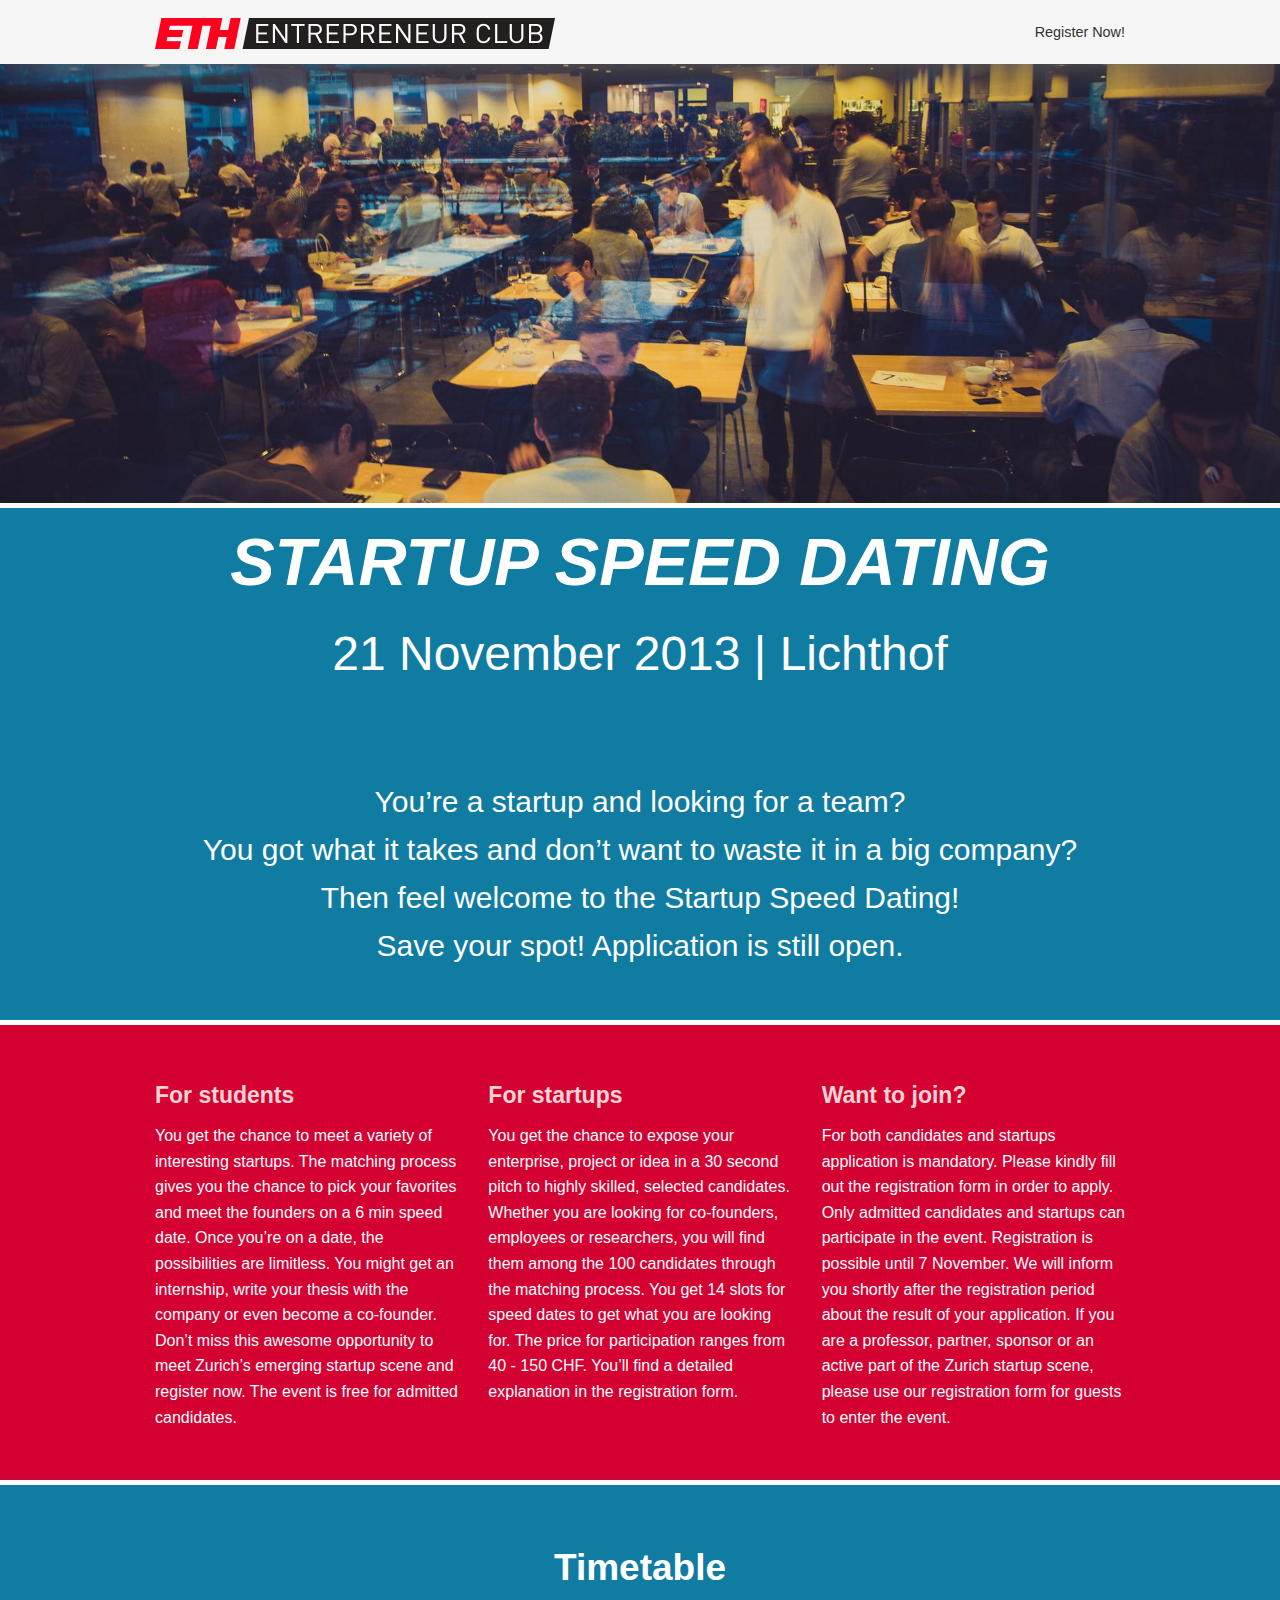
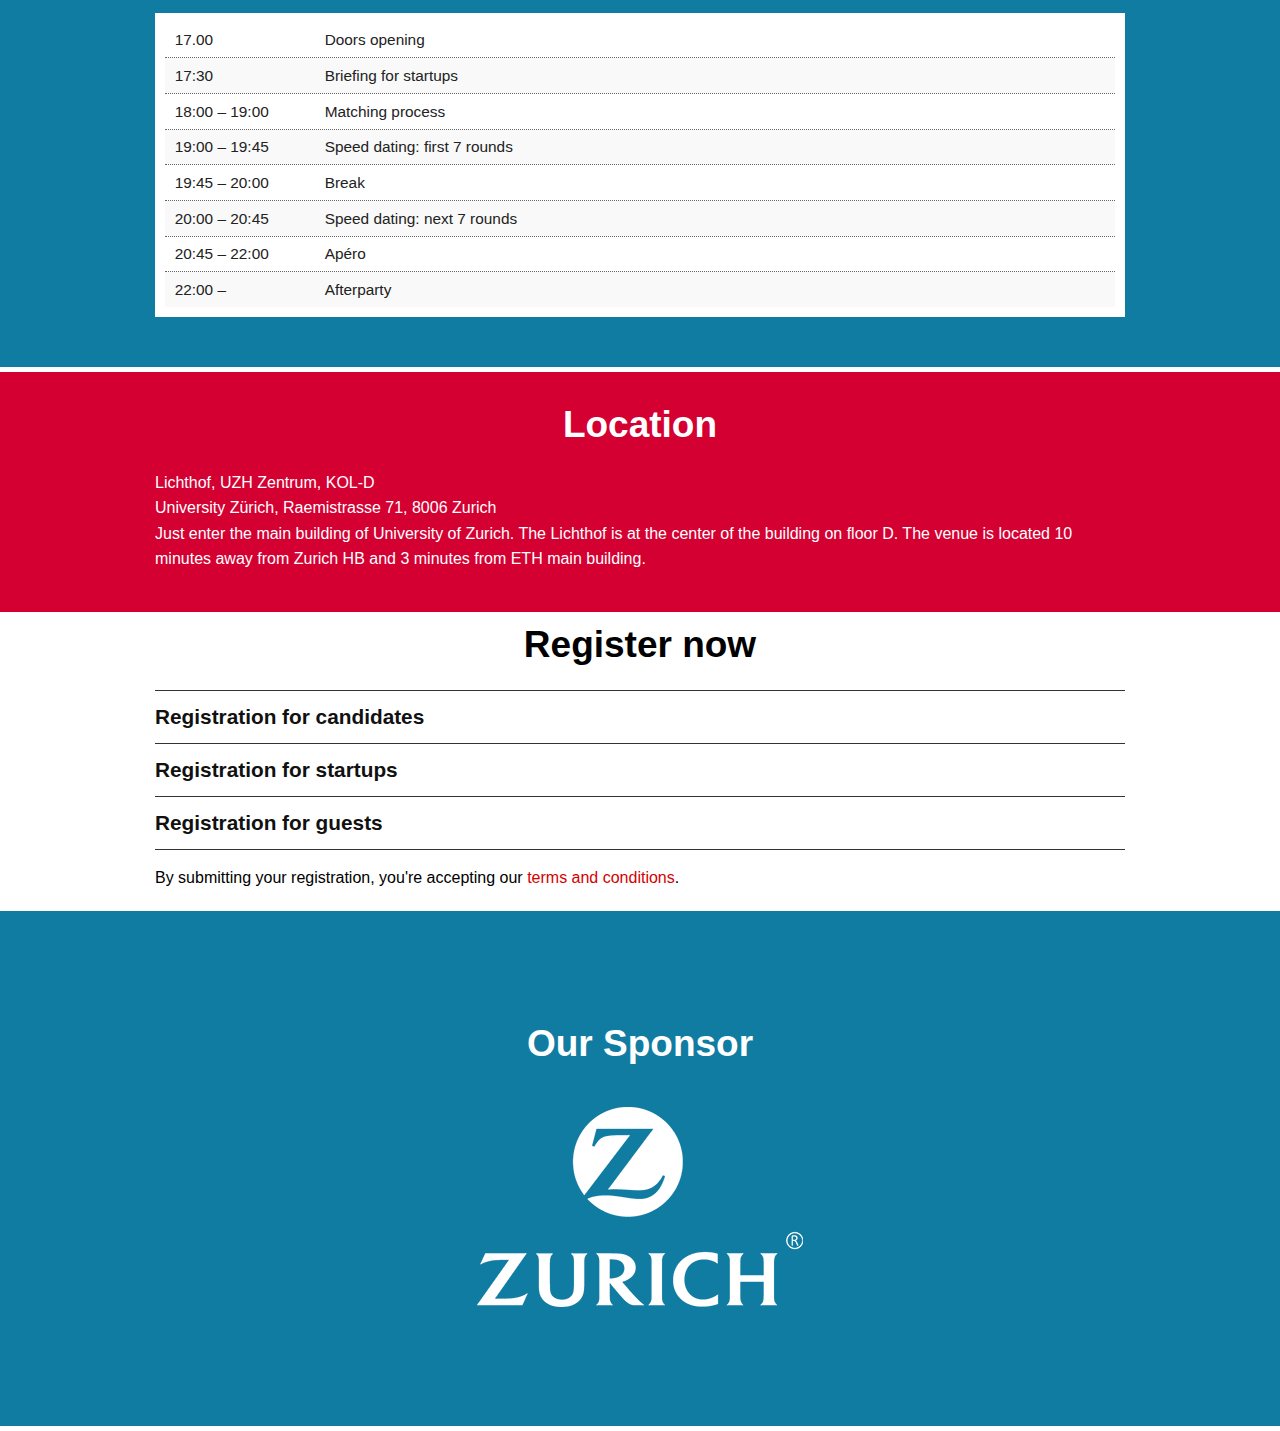
==== index.html @ 0499918e "renamed index file to index.html" ====
<!DOCTYPE html>
<!-- saved from url=(0117)file://localhost/Users/nkobyshev/Documents/Development/Startup%20Speed%20Dating/Website/Startup%20Speed%20Dating.html -->
<html lang="en" class="skrollr skrollr-desktop"><head><meta http-equiv="Content-Type" content="text/html; charset=UTF-8">
	<meta charset="UTF-8">
	<title>Startup Speed Dating</title>
    <meta name="viewport" content="width=device-width, initial-scale=1">
    <link href="./files/css" rel="stylesheet" type="text/css">

    <link href="./files/style.css" media="screen, projection" rel="stylesheet" type="text/css">
    <link href="./files/screen.css" media="screen, projection" rel="stylesheet" type="text/css">
    
  <link href="./files/print.css" media="print" rel="stylesheet" type="text/css">
  <!--[if IE]>
      <link href="/stylesheets/ie.css" media="screen, projection" rel="stylesheet" type="text/css" />
  <![endif]-->

</head>
<body class="red-background">
    <div class="fixed" id="mainmenu-row-gray">
        <div class="row">
            <div class="large-12 columns">
                <nav class="top-bar gray-background one-line-menu">
	                <!--ul class="top-menu-grid small-block-grid-2"-->
	                <div class="top-menu-grid">
		                <ul>
							<li><h1><a href="http://www.entrepreneur-club.org/"><img class="logo" src="./files/logos/ec-logo.png" alt=""></a></h1></li>
		                </ul>
	            	</div>
	            <!--section class="top-bar-section"-->
	                <ul class="right" id="scrolltomenu">
	                    <li>
	                    	<a href="#register">Register Now!</a>
	                    </li>
	                </ul>
	                <!--/section-->
            	</nav>
        	</div>
        </div>
    </div>
	<div class="teaser red-background">
	</div>


	<div class="superrow">
		<img src="files/ssd_cropped.jpg" width="100%" alt="SSD photo">
		<div class="large-12 columns">
			<div class="title">
				<h1 style="font-size:50pt"><i>Startup Speed Dating</i></h1>
			</div>
			<div class="date">
				21 November 2013 | Lichthof
			</div>
		</div>
	</div>
	<div class="superrow teasing-more-super">
		<div class="row teasing-more blue-background">
			<div class="large-12 columns">
				<p>
					You’re a startup and looking for a team?<br>
					You got what it takes and don’t want to waste it in a big company?<br>
					Then feel welcome to the Startup Speed Dating!<br>
					Save your spot! Application is still open.
				</p>
			</div>
		</div>
	</div>
	<div class="row explanation-row">
			<div class="large-4 columns">
				<h4>For students</h4>
				<p>You get the chance to meet a variety of interesting startups. The matching process gives you the chance to pick your favorites and meet the founders on a 6 min speed date. Once you’re on a date, the possibilities are limitless. You might get an internship, write your thesis with the company or even become a co-founder. Don’t miss this awesome opportunity to meet Zurich’s emerging startup scene and register now. The event is free for admitted candidates.
				</p>
			</div>
			<div class="large-4 columns">
				<h4>For startups</h4>
				<p>
					You get the chance to expose your enterprise, project or idea in a 30 second pitch to highly skilled, selected candidates. Whether you are looking for co-founders, employees or researchers, you will find them among the 100 candidates through the matching process. You get 14 slots for speed dates to get what you are looking for. The price for participation ranges from 40 - 150 CHF. You’ll find a detailed explanation in the registration form.
				</p>
			</div>
			<div class="large-4 columns"><h4>Want to join?</h4>
				<p>
					For both candidates and startups application is mandatory. Please kindly fill out the registration form in order to apply. Only admitted candidates and startups can participate in the event. Registration is possible until 7 November. We will inform you shortly after the registration period about the result of your application. If you are a professor, partner, sponsor or an active part of the Zurich startup scene, please use our registration form for guests to enter the event.
				</p>
			</div>
	</div>

	<div class="superrow row-blue timetable">
		<div class="row">
		<div class="large-12 columns"><h2>Timetable</h2></div>
			<div class="large-12 columns">
				<table class="timetable-table">
					<tbody>		
						<tr><td>17.00</td><td>Doors opening</td></tr>
						<tr><td>17:30</td><td>Briefing for startups</td></tr>
						<tr><td>18:00 &ndash; 19:00</td><td>Matching process</td></tr>
						<tr><td>19:00 &ndash; 19:45</td><td>Speed dating: first 7 rounds</td></tr>
						<tr><td>19:45 &ndash; 20:00</td><td>Break</td></tr>
						<tr><td>20:00 &ndash; 20:45</td><td>Speed dating: next 7 rounds</td></tr>
						<tr><td>20:45 &ndash; 22:00</td><td>Apéro</td></tr>
						<tr><td>22:00 &ndash;</td><td>Afterparty</td></tr>
					</tbody>
				</table>
			</div>
		</div>
	</div>
	<div class="row timetable-row">
		<div class="large-12 columns">
			<h2>
				Location
			</h2>
			<p>
				Lichthof, UZH Zentrum, KOL-D<br>
				University Zürich, Raemistrasse 71, 8006 Zurich<br>
				Just enter the main building of University of Zurich. The Lichthof is at the center of the building on floor D. The venue is located 10 minutes away from Zurich HB and 3 minutes from ETH main building.

			</p>
		</div>
	</div>

    <section class="events-section register-super" id="events">
        <div class="row" id="register">
            <div class="large-12 columns ">
                <h2>Register now</h2>
            </div>
            <div class="large-12 columns">
                <ul class="events-nav" id="events-accordion">
                    <li>
                        <a href="#" class="toggle">
                            Registration for candidates<span class="entypo-right-open-big right"></span>
                        </a>
                        <div class="event-description large-12">
                            <iframe src="https://docs.google.com/forms/d/1VtJ6yIr6y84iihL5a-pZkNHTPhlELmbvxAQETdBE50g/viewform?embedded=true" class="reg-form" frameborder="0" marginheight="0" marginwidth="0">Loading...</iframe>
                        </div>
                    </li>
                    <li>
                        <a href="#" class="toggle">
                            Registration for startups<span class="entypo-right-open-big right"></span>
                        </a>
                        <div class="event-description large-12">
                            <iframe src="https://docs.google.com/forms/d/1VtJ6yIr6y84iihL5a-pZkNHTPhlELmbvxAQETdBE50g/viewform?embedded=true" class="reg-form" frameborder="0" marginheight="0" marginwidth="0">Loading...</iframe>
                        </div>
                    </li>
                    <li>
                        <a href="#" class="toggle">
                            Registration for guests<span class="entypo-right-open-big right"></span>
                        </a>
                        <div class="event-description large-12">
                            <iframe src="https://docs.google.com/forms/d/1VtJ6yIr6y84iihL5a-pZkNHTPhlELmbvxAQETdBE50g/viewform?embedded=true" class="reg-form" frameborder="0" marginheight="0" marginwidth="0">Loading...</iframe>
                        </div>
                    </li>
                </ul>
            </div>
            <div class="terms large-12 columns">
                    By submitting your registration, you're accepting our <a href="./files/docs/terms_and_conditions_idea_challenge.pdf" target="_blank">terms and conditions</a>.
                </div>
        </div>
    </section>
	<div class="sponsors superrow blue-background">
		<div class="row ">
				<div class="large-12 columns">
					<h2>Our Sponsor</h2>
					<div>
						<table class="simple-table" id="sponsors">
                                                    <tr>
                                                        <td><img src="./files/logos/zurich-white.png" alt="Zurich Insurance Group"></td>
                                                    </tr>
						</table>
					</div>
				</div>
			</div>
	</div>

    <script type="text/javascript" src="./files/skrollr.min.js"></script>
    <script type="text/javascript" src="./files/jquery.js"></script>
    <script type="text/javascript" src="./files/foundation.js"></script>
    <script type="text/javascript" src="./files/foundation.topbar.js"></script>
    <script type="text/javascript" src="./files/tipsy.js"></script>
    <script type="text/javascript">
    $(document).ready(function() {
	    // var s = skrollr.init();
	    $(document).foundation();
    });
    $(".startup-block").tipsy();
	$(document).ready(function() {
	    var allPanels = $("#events-accordion .event-description").hide();
	    var scrollkeeperblocker = false;
	    $("#events-accordion li a.toggle").click(function(e) {       
	        $(".event-description", $(this).parent()).slideToggle();
	        return false;
	    });
	});
    </script>

<!--<footer>
</footer>-->

</body>
</html>
---- files/style.css ----
@import url(http://weloveiconfonts.com/api/?family=entypo);
/* line 241, ../sass/foundation/scss/foundation/components/_global.scss */
*,
*:before,
*:after {
  -moz-box-sizing: border-box;
  -webkit-box-sizing: border-box;
  box-sizing: border-box;
}

/* line 246, ../sass/foundation/scss/foundation/components/_global.scss */
html,
body {
  font-size: 100%;
}

.simple-table td {
  width: 33%;
}

/* line 249, ../sass/foundation/scss/foundation/components/_global.scss */
body {
  background: white;
  color: #222222;
  padding: 0;
  margin: 0;
  font-family: "Source Sans Pro", Helvetica, Arial, sans-serif;
  font-weight: normal;
  font-style: normal;
  line-height: 1;
  position: relative;
  cursor: default;
}

/* line 262, ../sass/foundation/scss/foundation/components/_global.scss */
a:hover {
  cursor: pointer;
}

/* line 265, ../sass/foundation/scss/foundation/components/_global.scss */
a:focus {
  outline: none;
}

/* line 270, ../sass/foundation/scss/foundation/components/_global.scss */
img,
object,
embed {
  max-width: 100%;
  height: auto;
}

/* line 273, ../sass/foundation/scss/foundation/components/_global.scss */
object,
embed {
  height: 100%;
}

/* line 274, ../sass/foundation/scss/foundation/components/_global.scss */
img {
  -ms-interpolation-mode: bicubic;
}

/* line 280, ../sass/foundation/scss/foundation/components/_global.scss */
#map_canvas img,
#map_canvas embed,
#map_canvas object,
.map_canvas img,
.map_canvas embed,
.map_canvas object {
  max-width: none !important;
}

/* line 285, ../sass/foundation/scss/foundation/components/_global.scss */
.left {
  float: left !important;
}

/* line 286, ../sass/foundation/scss/foundation/components/_global.scss */
.right {
  float: right !important;
}

/* line 287, ../sass/foundation/scss/foundation/components/_global.scss */
.text-left {
  text-align: left !important;
}

/* line 288, ../sass/foundation/scss/foundation/components/_global.scss */
.text-right {
  text-align: right !important;
}

/* line 289, ../sass/foundation/scss/foundation/components/_global.scss */
.text-center {
  text-align: center !important;
}

/* line 290, ../sass/foundation/scss/foundation/components/_global.scss */
.text-justify {
  text-align: justify !important;
}

/* line 291, ../sass/foundation/scss/foundation/components/_global.scss */
.hide {
  display: none;
}

/* line 297, ../sass/foundation/scss/foundation/components/_global.scss */
.antialiased {
  -webkit-font-smoothing: antialiased;
}

/* line 300, ../sass/foundation/scss/foundation/components/_global.scss */
img {
  display: inline-block;
  vertical-align: middle;
}

/* line 310, ../sass/foundation/scss/foundation/components/_global.scss */
textarea {
  height: auto;
  min-height: 50px;
}

/* line 313, ../sass/foundation/scss/foundation/components/_global.scss */
select {
  width: 100%;
}

/* Grid HTML Classes */
/* line 116, ../sass/foundation/scss/foundation/components/_grid.scss */
.row {
  width: 100%;
  margin-left: auto;
  margin-right: auto;
  margin-top: 0;
  margin-bottom: 0;
  max-width: 62.5em;
  *zoom: 1;
}
/* line 121, ../sass/foundation/scss/foundation/components/_global.scss */
.row:before, .row:after {
  content: " ";
  display: table;
}
/* line 122, ../sass/foundation/scss/foundation/components/_global.scss */
.row:after {
  clear: both;
}
/* line 121, ../sass/foundation/scss/foundation/components/_grid.scss */
.row.collapse .column,
.row.collapse .columns {
  position: relative;
  padding-left: 0;
  padding-right: 0;
  float: left;
}
/* line 124, ../sass/foundation/scss/foundation/components/_grid.scss */
.row .row {
  width: auto;
  margin-left: -0.9375em;
  margin-right: -0.9375em;
  margin-top: 0;
  margin-bottom: 0;
  max-width: none;
  *zoom: 1;
}
/* line 121, ../sass/foundation/scss/foundation/components/_global.scss */
.row .row:before, .row .row:after {
  content: " ";
  display: table;
}
/* line 122, ../sass/foundation/scss/foundation/components/_global.scss */
.row .row:after {
  clear: both;
}
/* line 125, ../sass/foundation/scss/foundation/components/_grid.scss */
.row .row.collapse {
  width: auto;
  margin: 0;
  max-width: none;
  *zoom: 1;
}
/* line 121, ../sass/foundation/scss/foundation/components/_global.scss */
.row .row.collapse:before, .row .row.collapse:after {
  content: " ";
  display: table;
}
/* line 122, ../sass/foundation/scss/foundation/components/_global.scss */
.row .row.collapse:after {
  clear: both;
}

/* line 130, ../sass/foundation/scss/foundation/components/_grid.scss */
.column,
.columns {
  position: relative;
  padding-left: 0.9375em;
  padding-right: 0.9375em;
  width: 100%;
  float: left;
}

@media only screen {
  /* line 135, ../sass/foundation/scss/foundation/components/_grid.scss */
  .column,
  .columns {
    position: relative;
    padding-left: 0.9375em;
    padding-right: 0.9375em;
    float: left;
  }

  /* line 138, ../sass/foundation/scss/foundation/components/_grid.scss */
  .small-1 {
    position: relative;
    width: 8.33333%;
  }

  /* line 138, ../sass/foundation/scss/foundation/components/_grid.scss */
  .small-2 {
    position: relative;
    width: 16.66667%;
  }

  /* line 138, ../sass/foundation/scss/foundation/components/_grid.scss */
  .small-3 {
    position: relative;
    width: 25%;
  }

  /* line 138, ../sass/foundation/scss/foundation/components/_grid.scss */
  .small-4 {
    position: relative;
    width: 33.33333%;
  }

  /* line 138, ../sass/foundation/scss/foundation/components/_grid.scss */
  .small-5 {
    position: relative;
    width: 41.66667%;
  }

  /* line 138, ../sass/foundation/scss/foundation/components/_grid.scss */
  .small-6 {
    position: relative;
    width: 50%;
  }

  /* line 138, ../sass/foundation/scss/foundation/components/_grid.scss */
  .small-7 {
    position: relative;
    width: 58.33333%;
  }

  /* line 138, ../sass/foundation/scss/foundation/components/_grid.scss */
  .small-8 {
    position: relative;
    width: 66.66667%;
  }

  /* line 138, ../sass/foundation/scss/foundation/components/_grid.scss */
  .small-9 {
    position: relative;
    width: 75%;
  }

  /* line 138, ../sass/foundation/scss/foundation/components/_grid.scss */
  .small-10 {
    position: relative;
    width: 83.33333%;
  }

  /* line 138, ../sass/foundation/scss/foundation/components/_grid.scss */
  .small-11 {
    position: relative;
    width: 91.66667%;
  }

  /* line 138, ../sass/foundation/scss/foundation/components/_grid.scss */
  .small-12 {
    position: relative;
    width: 100%;
  }

  /* line 142, ../sass/foundation/scss/foundation/components/_grid.scss */
  .small-offset-0 {
    position: relative;
    margin-left: 0%;
  }

  /* line 142, ../sass/foundation/scss/foundation/components/_grid.scss */
  .small-offset-1 {
    position: relative;
    margin-left: 8.33333%;
  }

  /* line 142, ../sass/foundation/scss/foundation/components/_grid.scss */
  .small-offset-2 {
    position: relative;
    margin-left: 16.66667%;
  }

  /* line 142, ../sass/foundation/scss/foundation/components/_grid.scss */
  .small-offset-3 {
    position: relative;
    margin-left: 25%;
  }

  /* line 142, ../sass/foundation/scss/foundation/components/_grid.scss */
  .small-offset-4 {
    position: relative;
    margin-left: 33.33333%;
  }

  /* line 142, ../sass/foundation/scss/foundation/components/_grid.scss */
  .small-offset-5 {
    position: relative;
    margin-left: 41.66667%;
  }

  /* line 142, ../sass/foundation/scss/foundation/components/_grid.scss */
  .small-offset-6 {
    position: relative;
    margin-left: 50%;
  }

  /* line 142, ../sass/foundation/scss/foundation/components/_grid.scss */
  .small-offset-7 {
    position: relative;
    margin-left: 58.33333%;
  }

  /* line 142, ../sass/foundation/scss/foundation/components/_grid.scss */
  .small-offset-8 {
    position: relative;
    margin-left: 66.66667%;
  }

  /* line 142, ../sass/foundation/scss/foundation/components/_grid.scss */
  .small-offset-9 {
    position: relative;
    margin-left: 75%;
  }

  /* line 142, ../sass/foundation/scss/foundation/components/_grid.scss */
  .small-offset-10 {
    position: relative;
    margin-left: 83.33333%;
  }

  /* line 145, ../sass/foundation/scss/foundation/components/_grid.scss */
  [class*="column"] + [class*="column"]:last-child {
    float: right;
  }

  /* line 146, ../sass/foundation/scss/foundation/components/_grid.scss */
  [class*="column"] + [class*="column"].end {
    float: left;
  }

  /* line 149, ../sass/foundation/scss/foundation/components/_grid.scss */
  .column.small-centered,
  .columns.small-centered {
    position: relative;
    margin-left: auto;
    margin-right: auto;
    float: none !important;
  }
}
/* Styles for screens that are atleast 768px; */
@media only screen and (min-width: 768px) {
  /* line 156, ../sass/foundation/scss/foundation/components/_grid.scss */
  .large-1 {
    position: relative;
    width: 8.33333%;
  }

  /* line 156, ../sass/foundation/scss/foundation/components/_grid.scss */
  .large-2 {
    position: relative;
    width: 16.66667%;
  }

  /* line 156, ../sass/foundation/scss/foundation/components/_grid.scss */
  .large-3 {
    position: relative;
    width: 25%;
  }

  /* line 156, ../sass/foundation/scss/foundation/components/_grid.scss */
  .large-4 {
    position: relative;
    width: 33.33333%;
  }

  /* line 156, ../sass/foundation/scss/foundation/components/_grid.scss */
  .large-5 {
    position: relative;
    width: 41.66667%;
  }

  /* line 156, ../sass/foundation/scss/foundation/components/_grid.scss */
  .large-6 {
    position: relative;
    width: 50%;
  }

  /* line 156, ../sass/foundation/scss/foundation/components/_grid.scss */
  .large-7 {
    position: relative;
    width: 58.33333%;
  }

  /* line 156, ../sass/foundation/scss/foundation/components/_grid.scss */
  .large-8 {
    position: relative;
    width: 66.66667%;
  }

  /* line 156, ../sass/foundation/scss/foundation/components/_grid.scss */
  .large-9 {
    position: relative;
    width: 75%;
  }

  /* line 156, ../sass/foundation/scss/foundation/components/_grid.scss */
  .large-10 {
    position: relative;
    width: 83.33333%;
  }

  /* line 156, ../sass/foundation/scss/foundation/components/_grid.scss */
  .large-11 {
    position: relative;
    width: 91.66667%;
  }

  /* line 156, ../sass/foundation/scss/foundation/components/_grid.scss */
  .large-12 {
    position: relative;
    width: 100%;
  }

  /* line 160, ../sass/foundation/scss/foundation/components/_grid.scss */
  .row .large-offset-0 {
    position: relative;
    margin-left: 0%;
  }

  /* line 160, ../sass/foundation/scss/foundation/components/_grid.scss */
  .row .large-offset-1 {
    position: relative;
    margin-left: 8.33333%;
  }

  /* line 160, ../sass/foundation/scss/foundation/components/_grid.scss */
  .row .large-offset-2 {
    position: relative;
    margin-left: 16.66667%;
  }

  /* line 160, ../sass/foundation/scss/foundation/components/_grid.scss */
  .row .large-offset-3 {
    position: relative;
    margin-left: 25%;
  }

  /* line 160, ../sass/foundation/scss/foundation/components/_grid.scss */
  .row .large-offset-4 {
    position: relative;
    margin-left: 33.33333%;
  }

  /* line 160, ../sass/foundation/scss/foundation/components/_grid.scss */
  .row .large-offset-5 {
    position: relative;
    margin-left: 41.66667%;
  }

  /* line 160, ../sass/foundation/scss/foundation/components/_grid.scss */
  .row .large-offset-6 {
    position: relative;
    margin-left: 50%;
  }

  /* line 160, ../sass/foundation/scss/foundation/components/_grid.scss */
  .row .large-offset-7 {
    position: relative;
    margin-left: 58.33333%;
  }

  /* line 160, ../sass/foundation/scss/foundation/components/_grid.scss */
  .row .large-offset-8 {
    position: relative;
    margin-left: 66.66667%;
  }

  /* line 160, ../sass/foundation/scss/foundation/components/_grid.scss */
  .row .large-offset-9 {
    position: relative;
    margin-left: 75%;
  }

  /* line 160, ../sass/foundation/scss/foundation/components/_grid.scss */
  .row .large-offset-10 {
    position: relative;
    margin-left: 83.33333%;
  }

  /* line 160, ../sass/foundation/scss/foundation/components/_grid.scss */
  .row .large-offset-11 {
    position: relative;
    margin-left: 91.66667%;
  }

  /* line 164, ../sass/foundation/scss/foundation/components/_grid.scss */
  .push-1 {
    position: relative;
    left: 8.33333%;
    right: auto;
  }

  /* line 165, ../sass/foundation/scss/foundation/components/_grid.scss */
  .pull-1 {
    position: relative;
    right: 8.33333%;
    left: auto;
  }

  /* line 164, ../sass/foundation/scss/foundation/components/_grid.scss */
  .push-2 {
    position: relative;
    left: 16.66667%;
    right: auto;
  }

  /* line 165, ../sass/foundation/scss/foundation/components/_grid.scss */
  .pull-2 {
    position: relative;
    right: 16.66667%;
    left: auto;
  }

  /* line 164, ../sass/foundation/scss/foundation/components/_grid.scss */
  .push-3 {
    position: relative;
    left: 25%;
    right: auto;
  }

  /* line 165, ../sass/foundation/scss/foundation/components/_grid.scss */
  .pull-3 {
    position: relative;
    right: 25%;
    left: auto;
  }

  /* line 164, ../sass/foundation/scss/foundation/components/_grid.scss */
  .push-4 {
    position: relative;
    left: 33.33333%;
    right: auto;
  }

  /* line 165, ../sass/foundation/scss/foundation/components/_grid.scss */
  .pull-4 {
    position: relative;
    right: 33.33333%;
    left: auto;
  }

  /* line 164, ../sass/foundation/scss/foundation/components/_grid.scss */
  .push-5 {
    position: relative;
    left: 41.66667%;
    right: auto;
  }

  /* line 165, ../sass/foundation/scss/foundation/components/_grid.scss */
  .pull-5 {
    position: relative;
    right: 41.66667%;
    left: auto;
  }

  /* line 164, ../sass/foundation/scss/foundation/components/_grid.scss */
  .push-6 {
    position: relative;
    left: 50%;
    right: auto;
  }

  /* line 165, ../sass/foundation/scss/foundation/components/_grid.scss */
  .pull-6 {
    position: relative;
    right: 50%;
    left: auto;
  }

  /* line 164, ../sass/foundation/scss/foundation/components/_grid.scss */
  .push-7 {
    position: relative;
    left: 58.33333%;
    right: auto;
  }

  /* line 165, ../sass/foundation/scss/foundation/components/_grid.scss */
  .pull-7 {
    position: relative;
    right: 58.33333%;
    left: auto;
  }

  /* line 164, ../sass/foundation/scss/foundation/components/_grid.scss */
  .push-8 {
    position: relative;
    left: 66.66667%;
    right: auto;
  }

  /* line 165, ../sass/foundation/scss/foundation/components/_grid.scss */
  .pull-8 {
    position: relative;
    right: 66.66667%;
    left: auto;
  }

  /* line 164, ../sass/foundation/scss/foundation/components/_grid.scss */
  .push-9 {
    position: relative;
    left: 75%;
    right: auto;
  }

  /* line 165, ../sass/foundation/scss/foundation/components/_grid.scss */
  .pull-9 {
    position: relative;
    right: 75%;
    left: auto;
  }

  /* line 164, ../sass/foundation/scss/foundation/components/_grid.scss */
  .push-10 {
    position: relative;
    left: 83.33333%;
    right: auto;
  }

  /* line 165, ../sass/foundation/scss/foundation/components/_grid.scss */
  .pull-10 {
    position: relative;
    right: 83.33333%;
    left: auto;
  }

  /* line 164, ../sass/foundation/scss/foundation/components/_grid.scss */
  .push-11 {
    position: relative;
    left: 91.66667%;
    right: auto;
  }

  /* line 165, ../sass/foundation/scss/foundation/components/_grid.scss */
  .pull-11 {
    position: relative;
    right: 91.66667%;
    left: auto;
  }

  /* line 169, ../sass/foundation/scss/foundation/components/_grid.scss */
  .column.large-centered,
  .columns.large-centered {
    position: relative;
    margin-left: auto;
    margin-right: auto;
    float: none !important;
  }

  /* line 172, ../sass/foundation/scss/foundation/components/_grid.scss */
  .column.large-uncentered,
  .columns.large-uncentered {
    margin-left: 0;
    margin-right: 0;
    float: left !important;
  }

  /* line 179, ../sass/foundation/scss/foundation/components/_grid.scss */
  .column.large-uncentered.opposite,
  .columns.large-uncentered.opposite {
    float: right !important;
  }
}
/* Foundation Visibility HTML Classes */
/* line 11, ../sass/foundation/scss/foundation/components/_visibility.scss */
.show-for-small,
.show-for-medium-down,
.show-for-large-down {
  display: inherit !important;
}

/* line 17, ../sass/foundation/scss/foundation/components/_visibility.scss */
.show-for-medium,
.show-for-medium-up,
.show-for-large,
.show-for-large-up,
.show-for-xlarge {
  display: none !important;
}

/* line 23, ../sass/foundation/scss/foundation/components/_visibility.scss */
.hide-for-medium,
.hide-for-medium-up,
.hide-for-large,
.hide-for-large-up,
.hide-for-xlarge {
  display: inherit !important;
}

/* line 27, ../sass/foundation/scss/foundation/components/_visibility.scss */
.hide-for-small,
.hide-for-medium-down,
.hide-for-large-down {
  display: none !important;
}

/* Specific visilbity for tables */
/* line 38, ../sass/foundation/scss/foundation/components/_visibility.scss */
table.show-for-small, table.show-for-medium-down, table.show-for-large-down, table.hide-for-medium, table.hide-for-medium-up, table.hide-for-large, table.hide-for-large-up, table.hide-for-xlarge {
  display: table;
}

/* line 48, ../sass/foundation/scss/foundation/components/_visibility.scss */
thead.show-for-small, thead.show-for-medium-down, thead.show-for-large-down, thead.hide-for-medium, thead.hide-for-medium-up, thead.hide-for-large, thead.hide-for-large-up, thead.hide-for-xlarge {
  display: table-header-group !important;
}

/* line 58, ../sass/foundation/scss/foundation/components/_visibility.scss */
tbody.show-for-small, tbody.show-for-medium-down, tbody.show-for-large-down, tbody.hide-for-medium, tbody.hide-for-medium-up, tbody.hide-for-large, tbody.hide-for-large-up, tbody.hide-for-xlarge {
  display: table-row-group !important;
}

/* line 68, ../sass/foundation/scss/foundation/components/_visibility.scss */
tr.show-for-small, tr.show-for-medium-down, tr.show-for-large-down, tr.hide-for-medium, tr.hide-for-medium-up, tr.hide-for-large, tr.hide-for-large-up, tr.hide-for-xlarge {
  display: table-row !important;
}

/* line 79, ../sass/foundation/scss/foundation/components/_visibility.scss */
td.show-for-small, td.show-for-medium-down, td.show-for-large-down, td.hide-for-medium, td.hide-for-medium-up, td.hide-for-large, td.hide-for-large-up, td.hide-for-xlarge,
th.show-for-small,
th.show-for-medium-down,
th.show-for-large-down,
th.hide-for-medium,
th.hide-for-medium-up,
th.hide-for-large,
th.hide-for-large-up,
th.hide-for-xlarge {
  display: table-cell !important;
}

/* Medium Displays: 768px - 1279px */
@media only screen and (min-width: 768px) {
  /* line 85, ../sass/foundation/scss/foundation/components/_visibility.scss */
  .show-for-medium,
  .show-for-medium-up {
    display: inherit !important;
  }

  /* line 87, ../sass/foundation/scss/foundation/components/_visibility.scss */
  .show-for-small {
    display: none !important;
  }

  /* line 89, ../sass/foundation/scss/foundation/components/_visibility.scss */
  .hide-for-small {
    display: inherit !important;
  }

  /* line 92, ../sass/foundation/scss/foundation/components/_visibility.scss */
  .hide-for-medium,
  .hide-for-medium-up {
    display: none !important;
  }

  /* Specific visilbity for tables */
  /* line 98, ../sass/foundation/scss/foundation/components/_visibility.scss */
  table.show-for-medium, table.show-for-medium-up, table.hide-for-small {
    display: table;
  }

  /* line 103, ../sass/foundation/scss/foundation/components/_visibility.scss */
  thead.show-for-medium, thead.show-for-medium-up, thead.hide-for-small {
    display: table-header-group !important;
  }

  /* line 108, ../sass/foundation/scss/foundation/components/_visibility.scss */
  tbody.show-for-medium, tbody.show-for-medium-up, tbody.hide-for-small {
    display: table-row-group !important;
  }

  /* line 113, ../sass/foundation/scss/foundation/components/_visibility.scss */
  tr.show-for-medium, tr.show-for-medium-up, tr.hide-for-small {
    display: table-row !important;
  }

  /* line 119, ../sass/foundation/scss/foundation/components/_visibility.scss */
  td.show-for-medium, td.show-for-medium-up, td.hide-for-small,
  th.show-for-medium,
  th.show-for-medium-up,
  th.hide-for-small {
    display: table-cell !important;
  }
}
/* Large Displays: 1280px - 1440px */
@media only screen and (min-width: 1280px) {
  /* line 126, ../sass/foundation/scss/foundation/components/_visibility.scss */
  .show-for-large,
  .show-for-large-up {
    display: inherit !important;
  }

  /* line 129, ../sass/foundation/scss/foundation/components/_visibility.scss */
  .show-for-medium,
  .show-for-medium-down {
    display: none !important;
  }

  /* line 132, ../sass/foundation/scss/foundation/components/_visibility.scss */
  .hide-for-medium,
  .hide-for-medium-down {
    display: inherit !important;
  }

  /* line 135, ../sass/foundation/scss/foundation/components/_visibility.scss */
  .hide-for-large,
  .hide-for-large-up {
    display: none !important;
  }

  /* Specific visilbity for tables */
  /* line 142, ../sass/foundation/scss/foundation/components/_visibility.scss */
  table.show-for-large, table.show-for-large-up, table.hide-for-medium, table.hide-for-medium-down {
    display: table;
  }

  /* line 148, ../sass/foundation/scss/foundation/components/_visibility.scss */
  thead.show-for-large, thead.show-for-large-up, thead.hide-for-medium, thead.hide-for-medium-down {
    display: table-header-group !important;
  }

  /* line 154, ../sass/foundation/scss/foundation/components/_visibility.scss */
  tbody.show-for-large, tbody.show-for-large-up, tbody.hide-for-medium, tbody.hide-for-medium-down {
    display: table-row-group !important;
  }

  /* line 160, ../sass/foundation/scss/foundation/components/_visibility.scss */
  tr.show-for-large, tr.show-for-large-up, tr.hide-for-medium, tr.hide-for-medium-down {
    display: table-row !important;
  }

  /* line 167, ../sass/foundation/scss/foundation/components/_visibility.scss */
  td.show-for-large, td.show-for-large-up, td.hide-for-medium, td.hide-for-medium-down,
  th.show-for-large,
  th.show-for-large-up,
  th.hide-for-medium,
  th.hide-for-medium-down {
    display: table-cell !important;
  }
}
/* X-Large Displays: 1400px and up */
@media only screen and (min-width: 1440px) {
  /* line 173, ../sass/foundation/scss/foundation/components/_visibility.scss */
  .show-for-xlarge {
    display: inherit !important;
  }

  /* line 176, ../sass/foundation/scss/foundation/components/_visibility.scss */
  .show-for-large,
  .show-for-large-down {
    display: none !important;
  }

  /* line 179, ../sass/foundation/scss/foundation/components/_visibility.scss */
  .hide-for-large,
  .hide-for-large-down {
    display: inherit !important;
  }

  /* line 181, ../sass/foundation/scss/foundation/components/_visibility.scss */
  .hide-for-xlarge {
    display: none !important;
  }

  /* Specific visilbity for tables */
  /* line 187, ../sass/foundation/scss/foundation/components/_visibility.scss */
  table.show-for-xlarge, table.hide-for-large, table.hide-for-large-down {
    display: table;
  }

  /* line 192, ../sass/foundation/scss/foundation/components/_visibility.scss */
  thead.show-for-xlarge, thead.hide-for-large, thead.hide-for-large-down {
    display: table-header-group !important;
  }

  /* line 197, ../sass/foundation/scss/foundation/components/_visibility.scss */
  tbody.show-for-xlarge, tbody.hide-for-large, tbody.hide-for-large-down {
    display: table-row-group !important;
  }

  /* line 202, ../sass/foundation/scss/foundation/components/_visibility.scss */
  tr.show-for-xlarge, tr.hide-for-large, tr.hide-for-large-down {
    display: table-row !important;
  }

  /* line 208, ../sass/foundation/scss/foundation/components/_visibility.scss */
  td.show-for-xlarge, td.hide-for-large, td.hide-for-large-down,
  th.show-for-xlarge,
  th.hide-for-large,
  th.hide-for-large-down {
    display: table-cell !important;
  }
}
/* Orientation targeting */
/* line 215, ../sass/foundation/scss/foundation/components/_visibility.scss */
.show-for-landscape,
.hide-for-portrait {
  display: inherit !important;
}

/* line 217, ../sass/foundation/scss/foundation/components/_visibility.scss */
.hide-for-landscape,
.show-for-portrait {
  display: none !important;
}

/* Specific visilbity for tables */
/* line 222, ../sass/foundation/scss/foundation/components/_visibility.scss */
table.hide-for-landscape, table.show-for-portrait {
  display: table;
}

/* line 226, ../sass/foundation/scss/foundation/components/_visibility.scss */
thead.hide-for-landscape, thead.show-for-portrait {
  display: table-header-group !important;
}

/* line 230, ../sass/foundation/scss/foundation/components/_visibility.scss */
tbody.hide-for-landscape, tbody.show-for-portrait {
  display: table-row-group !important;
}

/* line 234, ../sass/foundation/scss/foundation/components/_visibility.scss */
tr.hide-for-landscape, tr.show-for-portrait {
  display: table-row !important;
}

/* line 239, ../sass/foundation/scss/foundation/components/_visibility.scss */
td.hide-for-landscape, td.show-for-portrait,
th.hide-for-landscape,
th.show-for-portrait {
  display: table-cell !important;
}

@media only screen and (orientation: landscape) {
  /* line 244, ../sass/foundation/scss/foundation/components/_visibility.scss */
  .show-for-landscape,
  .hide-for-portrait {
    display: inherit !important;
  }

  /* line 246, ../sass/foundation/scss/foundation/components/_visibility.scss */
  .hide-for-landscape,
  .show-for-portrait {
    display: none !important;
  }

  /* Specific visilbity for tables */
  /* line 251, ../sass/foundation/scss/foundation/components/_visibility.scss */
  table.show-for-landscape, table.hide-for-portrait {
    display: table;
  }

  /* line 255, ../sass/foundation/scss/foundation/components/_visibility.scss */
  thead.show-for-landscape, thead.hide-for-portrait {
    display: table-header-group !important;
  }

  /* line 259, ../sass/foundation/scss/foundation/components/_visibility.scss */
  tbody.show-for-landscape, tbody.hide-for-portrait {
    display: table-row-group !important;
  }

  /* line 263, ../sass/foundation/scss/foundation/components/_visibility.scss */
  tr.show-for-landscape, tr.hide-for-portrait {
    display: table-row !important;
  }

  /* line 268, ../sass/foundation/scss/foundation/components/_visibility.scss */
  td.show-for-landscape, td.hide-for-portrait,
  th.show-for-landscape,
  th.hide-for-portrait {
    display: table-cell !important;
  }
}
@media only screen and (orientation: portrait) {
  /* line 274, ../sass/foundation/scss/foundation/components/_visibility.scss */
  .show-for-portrait,
  .hide-for-landscape {
    display: inherit !important;
  }

  /* line 276, ../sass/foundation/scss/foundation/components/_visibility.scss */
  .hide-for-portrait,
  .show-for-landscape {
    display: none !important;
  }

  /* Specific visilbity for tables */
  /* line 281, ../sass/foundation/scss/foundation/components/_visibility.scss */
  table.show-for-portrait, table.hide-for-landscape {
    display: table;
  }

  /* line 285, ../sass/foundation/scss/foundation/components/_visibility.scss */
  thead.show-for-portrait, thead.hide-for-landscape {
    display: table-header-group !important;
  }

  /* line 289, ../sass/foundation/scss/foundation/components/_visibility.scss */
  tbody.show-for-portrait, tbody.hide-for-landscape {
    display: table-row-group !important;
  }

  /* line 293, ../sass/foundation/scss/foundation/components/_visibility.scss */
  tr.show-for-portrait, tr.hide-for-landscape {
    display: table-row !important;
  }

  /* line 298, ../sass/foundation/scss/foundation/components/_visibility.scss */
  td.show-for-portrait, td.hide-for-landscape,
  th.show-for-portrait,
  th.hide-for-landscape {
    display: table-cell !important;
  }
}
/* Touch-enabled device targeting */
/* line 303, ../sass/foundation/scss/foundation/components/_visibility.scss */
.show-for-touch {
  display: none !important;
}

/* line 304, ../sass/foundation/scss/foundation/components/_visibility.scss */
.hide-for-touch {
  display: inherit !important;
}

/* line 305, ../sass/foundation/scss/foundation/components/_visibility.scss */
.touch .show-for-touch {
  display: inherit !important;
}

/* line 306, ../sass/foundation/scss/foundation/components/_visibility.scss */
.touch .hide-for-touch {
  display: none !important;
}

/* Specific visilbity for tables */
/* line 309, ../sass/foundation/scss/foundation/components/_visibility.scss */
table.hide-for-touch {
  display: table;
}

/* line 310, ../sass/foundation/scss/foundation/components/_visibility.scss */
.touch table.show-for-touch {
  display: table;
}

/* line 311, ../sass/foundation/scss/foundation/components/_visibility.scss */
thead.hide-for-touch {
  display: table-header-group !important;
}

/* line 312, ../sass/foundation/scss/foundation/components/_visibility.scss */
.touch thead.show-for-touch {
  display: table-header-group !important;
}

/* line 313, ../sass/foundation/scss/foundation/components/_visibility.scss */
tbody.hide-for-touch {
  display: table-row-group !important;
}

/* line 314, ../sass/foundation/scss/foundation/components/_visibility.scss */
.touch tbody.show-for-touch {
  display: table-row-group !important;
}

/* line 315, ../sass/foundation/scss/foundation/components/_visibility.scss */
tr.hide-for-touch {
  display: table-row !important;
}

/* line 316, ../sass/foundation/scss/foundation/components/_visibility.scss */
.touch tr.show-for-touch {
  display: table-row !important;
}

/* line 317, ../sass/foundation/scss/foundation/components/_visibility.scss */
td.hide-for-touch {
  display: table-cell !important;
}

/* line 318, ../sass/foundation/scss/foundation/components/_visibility.scss */
.touch td.show-for-touch {
  display: table-cell !important;
}

/* line 319, ../sass/foundation/scss/foundation/components/_visibility.scss */
th.hide-for-touch {
  display: table-cell !important;
}

/* line 320, ../sass/foundation/scss/foundation/components/_visibility.scss */
.touch th.show-for-touch {
  display: table-cell !important;
}

/* Foundation Block Grids for below small breakpoint */
@media only screen {
  /* line 50, ../sass/foundation/scss/foundation/components/_block-grid.scss */
  [class*="block-grid-"] {
    display: block;
    padding: 0;
    margin: 0 -0.625em;
    *zoom: 1;
  }
  /* line 121, ../sass/foundation/scss/foundation/components/_global.scss */
  [class*="block-grid-"]:before, [class*="block-grid-"]:after {
    content: " ";
    display: table;
  }
  /* line 122, ../sass/foundation/scss/foundation/components/_global.scss */
  [class*="block-grid-"]:after {
    clear: both;
  }
  /* line 27, ../sass/foundation/scss/foundation/components/_block-grid.scss */
  [class*="block-grid-"] > li {
    display: inline;
    height: auto;
    float: left;
    padding: 0 0.625em 1.25em;
  }

  /* line 36, ../sass/foundation/scss/foundation/components/_block-grid.scss */
  .small-block-grid-1 > li {
    width: 100%;
    padding: 0 0.625em 1.25em;
  }
  /* line 40, ../sass/foundation/scss/foundation/components/_block-grid.scss */
  .small-block-grid-1 > li:nth-of-type(n) {
    clear: none;
  }
  /* line 41, ../sass/foundation/scss/foundation/components/_block-grid.scss */
  .small-block-grid-1 > li:nth-of-type(1n+1) {
    clear: both;
  }

  /* line 36, ../sass/foundation/scss/foundation/components/_block-grid.scss */
  .small-block-grid-2 > li {
    width: 50%;
    padding: 0 0.625em 1.25em;
  }
  /* line 40, ../sass/foundation/scss/foundation/components/_block-grid.scss */
  .small-block-grid-2 > li:nth-of-type(n) {
    clear: none;
  }
  /* line 41, ../sass/foundation/scss/foundation/components/_block-grid.scss */
  .small-block-grid-2 > li:nth-of-type(2n+1) {
    clear: both;
  }

  /* line 36, ../sass/foundation/scss/foundation/components/_block-grid.scss */
  .small-block-grid-3 > li {
    width: 33.33333%;
    padding: 0 0.625em 1.25em;
  }
  /* line 40, ../sass/foundation/scss/foundation/components/_block-grid.scss */
  .small-block-grid-3 > li:nth-of-type(n) {
    clear: none;
  }
  /* line 41, ../sass/foundation/scss/foundation/components/_block-grid.scss */
  .small-block-grid-3 > li:nth-of-type(3n+1) {
    clear: both;
  }

  /* line 36, ../sass/foundation/scss/foundation/components/_block-grid.scss */
  .small-block-grid-4 > li {
    width: 25%;
    padding: 0 0.625em 1.25em;
  }
  /* line 40, ../sass/foundation/scss/foundation/components/_block-grid.scss */
  .small-block-grid-4 > li:nth-of-type(n) {
    clear: none;
  }
  /* line 41, ../sass/foundation/scss/foundation/components/_block-grid.scss */
  .small-block-grid-4 > li:nth-of-type(4n+1) {
    clear: both;
  }

  /* line 36, ../sass/foundation/scss/foundation/components/_block-grid.scss */
  .small-block-grid-5 > li {
    width: 20%;
    padding: 0 0.625em 1.25em;
  }
  /* line 40, ../sass/foundation/scss/foundation/components/_block-grid.scss */
  .small-block-grid-5 > li:nth-of-type(n) {
    clear: none;
  }
  /* line 41, ../sass/foundation/scss/foundation/components/_block-grid.scss */
  .small-block-grid-5 > li:nth-of-type(5n+1) {
    clear: both;
  }

  /* line 36, ../sass/foundation/scss/foundation/components/_block-grid.scss */
  .small-block-grid-6 > li {
    width: 16.66667%;
    padding: 0 0.625em 1.25em;
  }
  /* line 40, ../sass/foundation/scss/foundation/components/_block-grid.scss */
  .small-block-grid-6 > li:nth-of-type(n) {
    clear: none;
  }
  /* line 41, ../sass/foundation/scss/foundation/components/_block-grid.scss */
  .small-block-grid-6 > li:nth-of-type(6n+1) {
    clear: both;
  }

  /* line 36, ../sass/foundation/scss/foundation/components/_block-grid.scss */
  .small-block-grid-7 > li {
    width: 14.28571%;
    padding: 0 0.625em 1.25em;
  }
  /* line 40, ../sass/foundation/scss/foundation/components/_block-grid.scss */
  .small-block-grid-7 > li:nth-of-type(n) {
    clear: none;
  }
  /* line 41, ../sass/foundation/scss/foundation/components/_block-grid.scss */
  .small-block-grid-7 > li:nth-of-type(7n+1) {
    clear: both;
  }

  /* line 36, ../sass/foundation/scss/foundation/components/_block-grid.scss */
  .small-block-grid-8 > li {
    width: 12.5%;
    padding: 0 0.625em 1.25em;
  }
  /* line 40, ../sass/foundation/scss/foundation/components/_block-grid.scss */
  .small-block-grid-8 > li:nth-of-type(n) {
    clear: none;
  }
  /* line 41, ../sass/foundation/scss/foundation/components/_block-grid.scss */
  .small-block-grid-8 > li:nth-of-type(8n+1) {
    clear: both;
  }

  /* line 36, ../sass/foundation/scss/foundation/components/_block-grid.scss */
  .small-block-grid-9 > li {
    width: 11.11111%;
    padding: 0 0.625em 1.25em;
  }
  /* line 40, ../sass/foundation/scss/foundation/components/_block-grid.scss */
  .small-block-grid-9 > li:nth-of-type(n) {
    clear: none;
  }
  /* line 41, ../sass/foundation/scss/foundation/components/_block-grid.scss */
  .small-block-grid-9 > li:nth-of-type(9n+1) {
    clear: both;
  }

  /* line 36, ../sass/foundation/scss/foundation/components/_block-grid.scss */
  .small-block-grid-10 > li {
    width: 10%;
    padding: 0 0.625em 1.25em;
  }
  /* line 40, ../sass/foundation/scss/foundation/components/_block-grid.scss */
  .small-block-grid-10 > li:nth-of-type(n) {
    clear: none;
  }
  /* line 41, ../sass/foundation/scss/foundation/components/_block-grid.scss */
  .small-block-grid-10 > li:nth-of-type(10n+1) {
    clear: both;
  }

  /* line 36, ../sass/foundation/scss/foundation/components/_block-grid.scss */
  .small-block-grid-11 > li {
    width: 9.09091%;
    padding: 0 0.625em 1.25em;
  }
  /* line 40, ../sass/foundation/scss/foundation/components/_block-grid.scss */
  .small-block-grid-11 > li:nth-of-type(n) {
    clear: none;
  }
  /* line 41, ../sass/foundation/scss/foundation/components/_block-grid.scss */
  .small-block-grid-11 > li:nth-of-type(11n+1) {
    clear: both;
  }

  /* line 36, ../sass/foundation/scss/foundation/components/_block-grid.scss */
  .small-block-grid-12 > li {
    width: 8.33333%;
    padding: 0 0.625em 1.25em;
  }
  /* line 40, ../sass/foundation/scss/foundation/components/_block-grid.scss */
  .small-block-grid-12 > li:nth-of-type(n) {
    clear: none;
  }
  /* line 41, ../sass/foundation/scss/foundation/components/_block-grid.scss */
  .small-block-grid-12 > li:nth-of-type(12n+1) {
    clear: both;
  }
}
/* Foundation Block Grids for above small breakpoint */
@media only screen and (min-width: 768px) {
  /* Remove small grid clearing */
  /* line 63, ../sass/foundation/scss/foundation/components/_block-grid.scss */
  .small-block-grid-1 > li:nth-of-type(1n+1) {
    clear: none;
  }

  /* line 63, ../sass/foundation/scss/foundation/components/_block-grid.scss */
  .small-block-grid-2 > li:nth-of-type(2n+1) {
    clear: none;
  }

  /* line 63, ../sass/foundation/scss/foundation/components/_block-grid.scss */
  .small-block-grid-3 > li:nth-of-type(3n+1) {
    clear: none;
  }

  /* line 63, ../sass/foundation/scss/foundation/components/_block-grid.scss */
  .small-block-grid-4 > li:nth-of-type(4n+1) {
    clear: none;
  }

  /* line 63, ../sass/foundation/scss/foundation/components/_block-grid.scss */
  .small-block-grid-5 > li:nth-of-type(5n+1) {
    clear: none;
  }

  /* line 63, ../sass/foundation/scss/foundation/components/_block-grid.scss */
  .small-block-grid-6 > li:nth-of-type(6n+1) {
    clear: none;
  }

  /* line 63, ../sass/foundation/scss/foundation/components/_block-grid.scss */
  .small-block-grid-7 > li:nth-of-type(7n+1) {
    clear: none;
  }

  /* line 63, ../sass/foundation/scss/foundation/components/_block-grid.scss */
  .small-block-grid-8 > li:nth-of-type(8n+1) {
    clear: none;
  }

  /* line 63, ../sass/foundation/scss/foundation/components/_block-grid.scss */
  .small-block-grid-9 > li:nth-of-type(9n+1) {
    clear: none;
  }

  /* line 63, ../sass/foundation/scss/foundation/components/_block-grid.scss */
  .small-block-grid-10 > li:nth-of-type(10n+1) {
    clear: none;
  }

  /* line 63, ../sass/foundation/scss/foundation/components/_block-grid.scss */
  .small-block-grid-11 > li:nth-of-type(11n+1) {
    clear: none;
  }

  /* line 63, ../sass/foundation/scss/foundation/components/_block-grid.scss */
  .small-block-grid-12 > li:nth-of-type(12n+1) {
    clear: none;
  }

  /* line 36, ../sass/foundation/scss/foundation/components/_block-grid.scss */
  .large-block-grid-1 > li {
    width: 100%;
    padding: 0 0.625em 1.25em;
  }
  /* line 40, ../sass/foundation/scss/foundation/components/_block-grid.scss */
  .large-block-grid-1 > li:nth-of-type(n) {
    clear: none;
  }
  /* line 41, ../sass/foundation/scss/foundation/components/_block-grid.scss */
  .large-block-grid-1 > li:nth-of-type(1n+1) {
    clear: both;
  }

  /* line 36, ../sass/foundation/scss/foundation/components/_block-grid.scss */
  .large-block-grid-2 > li {
    width: 50%;
    padding: 0 0.625em 1.25em;
  }
  /* line 40, ../sass/foundation/scss/foundation/components/_block-grid.scss */
  .large-block-grid-2 > li:nth-of-type(n) {
    clear: none;
  }
  /* line 41, ../sass/foundation/scss/foundation/components/_block-grid.scss */
  .large-block-grid-2 > li:nth-of-type(2n+1) {
    clear: both;
  }

  /* line 36, ../sass/foundation/scss/foundation/components/_block-grid.scss */
  .large-block-grid-3 > li {
    width: 33.33333%;
    padding: 0 0.625em 1.25em;
  }
  /* line 40, ../sass/foundation/scss/foundation/components/_block-grid.scss */
  .large-block-grid-3 > li:nth-of-type(n) {
    clear: none;
  }
  /* line 41, ../sass/foundation/scss/foundation/components/_block-grid.scss */
  .large-block-grid-3 > li:nth-of-type(3n+1) {
    clear: both;
  }

  /* line 36, ../sass/foundation/scss/foundation/components/_block-grid.scss */
  .large-block-grid-4 > li {
    width: 25%;
    padding: 0 0.625em 1.25em;
  }
  /* line 40, ../sass/foundation/scss/foundation/components/_block-grid.scss */
  .large-block-grid-4 > li:nth-of-type(n) {
    clear: none;
  }
  /* line 41, ../sass/foundation/scss/foundation/components/_block-grid.scss */
  .large-block-grid-4 > li:nth-of-type(4n+1) {
    clear: both;
  }

  /* line 36, ../sass/foundation/scss/foundation/components/_block-grid.scss */
  .large-block-grid-5 > li {
    width: 20%;
    padding: 0 0.625em 1.25em;
  }
  /* line 40, ../sass/foundation/scss/foundation/components/_block-grid.scss */
  .large-block-grid-5 > li:nth-of-type(n) {
    clear: none;
  }
  /* line 41, ../sass/foundation/scss/foundation/components/_block-grid.scss */
  .large-block-grid-5 > li:nth-of-type(5n+1) {
    clear: both;
  }

  /* line 36, ../sass/foundation/scss/foundation/components/_block-grid.scss */
  .large-block-grid-6 > li {
    width: 16.66667%;
    padding: 0 0.625em 1.25em;
  }
  /* line 40, ../sass/foundation/scss/foundation/components/_block-grid.scss */
  .large-block-grid-6 > li:nth-of-type(n) {
    clear: none;
  }
  /* line 41, ../sass/foundation/scss/foundation/components/_block-grid.scss */
  .large-block-grid-6 > li:nth-of-type(6n+1) {
    clear: both;
  }

  /* line 36, ../sass/foundation/scss/foundation/components/_block-grid.scss */
  .large-block-grid-7 > li {
    width: 14.28571%;
    padding: 0 0.625em 1.25em;
  }
  /* line 40, ../sass/foundation/scss/foundation/components/_block-grid.scss */
  .large-block-grid-7 > li:nth-of-type(n) {
    clear: none;
  }
  /* line 41, ../sass/foundation/scss/foundation/components/_block-grid.scss */
  .large-block-grid-7 > li:nth-of-type(7n+1) {
    clear: both;
  }

  /* line 36, ../sass/foundation/scss/foundation/components/_block-grid.scss */
  .large-block-grid-8 > li {
    width: 12.5%;
    padding: 0 0.625em 1.25em;
  }
  /* line 40, ../sass/foundation/scss/foundation/components/_block-grid.scss */
  .large-block-grid-8 > li:nth-of-type(n) {
    clear: none;
  }
  /* line 41, ../sass/foundation/scss/foundation/components/_block-grid.scss */
  .large-block-grid-8 > li:nth-of-type(8n+1) {
    clear: both;
  }

  /* line 36, ../sass/foundation/scss/foundation/components/_block-grid.scss */
  .large-block-grid-9 > li {
    width: 11.11111%;
    padding: 0 0.625em 1.25em;
  }
  /* line 40, ../sass/foundation/scss/foundation/components/_block-grid.scss */
  .large-block-grid-9 > li:nth-of-type(n) {
    clear: none;
  }
  /* line 41, ../sass/foundation/scss/foundation/components/_block-grid.scss */
  .large-block-grid-9 > li:nth-of-type(9n+1) {
    clear: both;
  }

  /* line 36, ../sass/foundation/scss/foundation/components/_block-grid.scss */
  .large-block-grid-10 > li {
    width: 10%;
    padding: 0 0.625em 1.25em;
  }
  /* line 40, ../sass/foundation/scss/foundation/components/_block-grid.scss */
  .large-block-grid-10 > li:nth-of-type(n) {
    clear: none;
  }
  /* line 41, ../sass/foundation/scss/foundation/components/_block-grid.scss */
  .large-block-grid-10 > li:nth-of-type(10n+1) {
    clear: both;
  }

  /* line 36, ../sass/foundation/scss/foundation/components/_block-grid.scss */
  .large-block-grid-11 > li {
    width: 9.09091%;
    padding: 0 0.625em 1.25em;
  }
  /* line 40, ../sass/foundation/scss/foundation/components/_block-grid.scss */
  .large-block-grid-11 > li:nth-of-type(n) {
    clear: none;
  }
  /* line 41, ../sass/foundation/scss/foundation/components/_block-grid.scss */
  .large-block-grid-11 > li:nth-of-type(11n+1) {
    clear: both;
  }

  /* line 36, ../sass/foundation/scss/foundation/components/_block-grid.scss */
  .large-block-grid-12 > li {
    width: 8.33333%;
    padding: 0 0.625em 1.25em;
  }
  /* line 40, ../sass/foundation/scss/foundation/components/_block-grid.scss */
  .large-block-grid-12 > li:nth-of-type(n) {
    clear: none;
  }
  /* line 41, ../sass/foundation/scss/foundation/components/_block-grid.scss */
  .large-block-grid-12 > li:nth-of-type(12n+1) {
    clear: both;
  }
}
/* line 110, ../sass/foundation/scss/foundation/components/_type.scss */
p.lead {
  font-size: 1.21875em;
  line-height: 1.6;
}

/* line 115, ../sass/foundation/scss/foundation/components/_type.scss */
.subheader {
  line-height: 1.4;
  color: #6f6f6f;
  font-weight: 300;
  margin-top: 0.2em;
  margin-bottom: 0.5em;
}

/* Typography resets */
/* line 144, ../sass/foundation/scss/foundation/components/_type.scss */
div,
dl,
dt,
dd,
ul,
ol,
li,
h1,
h2,
h3,
h4,
h5,
h6,
pre,
form,
p,
blockquote,
th,
td {
  margin: 0;
  padding: 0;
  direction: ltr;
}

/* Default Link Styles */
/* line 151, ../sass/foundation/scss/foundation/components/_type.scss */
a {
  color: #e01b3f;
  text-decoration: none;
  line-height: inherit;
}
/* line 157, ../sass/foundation/scss/foundation/components/_type.scss */
a:hover, a:focus {
  color: #c91839;
}
/* line 159, ../sass/foundation/scss/foundation/components/_type.scss */
a img {
  border: none;
}

/* Default paragraph styles */
/* line 163, ../sass/foundation/scss/foundation/components/_type.scss */
p {
  font-family: inherit;
  font-weight: normal;
  font-size: 1em;
  line-height: 1.6;
  margin-bottom: 1.25em;
  text-rendering: optimizeLegibility;
}
/* line 173, ../sass/foundation/scss/foundation/components/_type.scss */
p aside {
  font-size: 0.875em;
  line-height: 1.35;
  font-style: italic;
}

/* Default header styles */
/* line 181, ../sass/foundation/scss/foundation/components/_type.scss */
h1, h2, h3, h4, h5, h6 {
  font-family: "Source Sans Pro", Helvetica, Arial, sans-serif;
  font-weight: bold;
  font-style: normal;
  color: #222222;
  text-rendering: optimizeLegibility;
  margin-top: 0.2em;
  margin-bottom: 0.5em;
  line-height: 1.2125em;
}
/* line 191, ../sass/foundation/scss/foundation/components/_type.scss */
h1 small, h2 small, h3 small, h4 small, h5 small, h6 small {
  font-size: 60%;
  color: #6f6f6f;
  line-height: 0;
}

/* line 198, ../sass/foundation/scss/foundation/components/_type.scss */
h1 {
  font-size: 2.125em;
}

/* line 199, ../sass/foundation/scss/foundation/components/_type.scss */
h2 {
  font-size: 1.6875em;
}

/* line 200, ../sass/foundation/scss/foundation/components/_type.scss */
h3 {
  font-size: 1.375em;
}

/* line 201, ../sass/foundation/scss/foundation/components/_type.scss */
h4 {
  font-size: 1.125em;
}

/* line 202, ../sass/foundation/scss/foundation/components/_type.scss */
h5 {
  font-size: 1.125em;
}

/* line 203, ../sass/foundation/scss/foundation/components/_type.scss */
h6 {
  font-size: 1em;
}

/* line 207, ../sass/foundation/scss/foundation/components/_type.scss */
hr {
  border: solid #dddddd;
  border-width: 1px 0 0;
  clear: both;
  margin: 1.25em 0 1.1875em;
  height: 0;
}

/* Helpful Typography Defaults */
/* line 217, ../sass/foundation/scss/foundation/components/_type.scss */
em,
i {
  font-style: italic;
  line-height: inherit;
}

/* line 223, ../sass/foundation/scss/foundation/components/_type.scss */
strong,
b {
  font-weight: bold;
  line-height: inherit;
}

/* line 228, ../sass/foundation/scss/foundation/components/_type.scss */
small {
  font-size: 60%;
  line-height: inherit;
}

/* line 233, ../sass/foundation/scss/foundation/components/_type.scss */
code {
  font-family: Consolas, "Liberation Mono", Courier, monospace;
  font-weight: bold;
  color: #7f0a0c;
}

/* Lists */
/* line 242, ../sass/foundation/scss/foundation/components/_type.scss */
ul,
ol,
dl {
  font-size: 1em;
  line-height: 1.6;
  margin-bottom: 1.25em;
  list-style-position: outside;
  font-family: inherit;
}

/* line 250, ../sass/foundation/scss/foundation/components/_type.scss */
ul, ol {
  margin-left: 0;
}

/* Unordered Lists */
/* line 258, ../sass/foundation/scss/foundation/components/_type.scss */
ul li ul,
ul li ol {
  margin-left: 1.25em;
  margin-bottom: 0;
  font-size: 1em;
  /* Override nested font-size change */
}
/* line 267, ../sass/foundation/scss/foundation/components/_type.scss */
ul.square li ul, ul.circle li ul, ul.disc li ul {
  list-style: inherit;
}
/* line 270, ../sass/foundation/scss/foundation/components/_type.scss */
ul.square {
  list-style-type: square;
}
/* line 271, ../sass/foundation/scss/foundation/components/_type.scss */
ul.circle {
  list-style-type: circle;
}
/* line 272, ../sass/foundation/scss/foundation/components/_type.scss */
ul.disc {
  list-style-type: disc;
}
/* line 273, ../sass/foundation/scss/foundation/components/_type.scss */
ul.no-bullet {
  list-style: none;
}

/* Ordered Lists */
/* line 280, ../sass/foundation/scss/foundation/components/_type.scss */
ol li ul,
ol li ol {
  margin-left: 1.25em;
  margin-bottom: 0;
}

/* Definition Lists */
/* line 289, ../sass/foundation/scss/foundation/components/_type.scss */
dl dt {
  margin-bottom: 0.3em;
  font-weight: bold;
}
/* line 293, ../sass/foundation/scss/foundation/components/_type.scss */
dl dd {
  margin-bottom: 0.75em;
}

/* Abbreviations */
/* line 298, ../sass/foundation/scss/foundation/components/_type.scss */
abbr,
acronym {
  text-transform: uppercase;
  font-size: 90%;
  color: #222222;
  border-bottom: 1px dotted #dddddd;
  cursor: help;
}

/* line 305, ../sass/foundation/scss/foundation/components/_type.scss */
abbr {
  text-transform: none;
}

/* Blockquotes */
/* line 310, ../sass/foundation/scss/foundation/components/_type.scss */
blockquote {
  margin: 0 0 1.25em;
  padding: 0.5625em 1.25em 0 1.1875em;
  border-left: 1px solid #dddddd;
}
/* line 315, ../sass/foundation/scss/foundation/components/_type.scss */
blockquote cite {
  display: block;
  font-size: 0.8125em;
  color: #555555;
}
/* line 319, ../sass/foundation/scss/foundation/components/_type.scss */
blockquote cite:before {
  content: "\2014 \0020";
}
/* line 324, ../sass/foundation/scss/foundation/components/_type.scss */
blockquote cite a,
blockquote cite a:visited {
  color: #555555;
}

/* line 330, ../sass/foundation/scss/foundation/components/_type.scss */
blockquote,
blockquote p {
  line-height: 1.6;
  color: #6f6f6f;
}

/* Microformats */
/* line 336, ../sass/foundation/scss/foundation/components/_type.scss */
.vcard {
  display: inline-block;
  margin: 0 0 1.25em 0;
  border: 1px solid #dddddd;
  padding: 0.625em 0.75em;
}
/* line 342, ../sass/foundation/scss/foundation/components/_type.scss */
.vcard li {
  margin: 0;
  display: block;
}
/* line 346, ../sass/foundation/scss/foundation/components/_type.scss */
.vcard .fn {
  font-weight: bold;
  font-size: 0.9375em;
}

/* line 353, ../sass/foundation/scss/foundation/components/_type.scss */
.vevent .summary {
  font-weight: bold;
}
/* line 355, ../sass/foundation/scss/foundation/components/_type.scss */
.vevent abbr {
  cursor: default;
  text-decoration: none;
  font-weight: bold;
  border: none;
  padding: 0 0.0625em;
}

@media only screen and (min-width: 768px) {
  /* line 366, ../sass/foundation/scss/foundation/components/_type.scss */
  h1, h2, h3, h4, h5, h6 {
    line-height: 1.4;
  }

  /* line 367, ../sass/foundation/scss/foundation/components/_type.scss */
  h1 {
    font-size: 2.75em;
  }

  /* line 368, ../sass/foundation/scss/foundation/components/_type.scss */
  h2 {
    font-size: 2.3125em;
  }

  /* line 369, ../sass/foundation/scss/foundation/components/_type.scss */
  h3 {
    font-size: 1.6875em;
  }

  /* line 370, ../sass/foundation/scss/foundation/components/_type.scss */
  h4 {
    font-size: 1.4375em;
  }
}
/*
 * Print styles.
 *
 * Inlined to avoid required HTTP connection: www.phpied.com/delay-loading-your-print-css/
 * Credit to Paul Irish and HTML5 Boilerplate (html5boilerplate.com)
*/
/* line 381, ../sass/foundation/scss/foundation/components/_type.scss */
.print-only {
  display: none !important;
}

@media print {
  /* line 383, ../sass/foundation/scss/foundation/components/_type.scss */
  * {
    background: transparent !important;
    color: #000 !important;
    /* Black prints faster: h5bp.com/s */
    box-shadow: none !important;
    text-shadow: none !important;
  }

  /* line 391, ../sass/foundation/scss/foundation/components/_type.scss */
  a,
  a:visited {
    text-decoration: underline;
  }

  /* line 392, ../sass/foundation/scss/foundation/components/_type.scss */
  a[href]:after {
    content: " (" attr(href) ")";
  }

  /* line 394, ../sass/foundation/scss/foundation/components/_type.scss */
  abbr[title]:after {
    content: " (" attr(title) ")";
  }

  /* line 399, ../sass/foundation/scss/foundation/components/_type.scss */
  .ir a:after,
  a[href^="javascript:"]:after,
  a[href^="#"]:after {
    content: "";
  }

  /* line 402, ../sass/foundation/scss/foundation/components/_type.scss */
  pre,
  blockquote {
    border: 1px solid #999;
    page-break-inside: avoid;
  }

  /* line 407, ../sass/foundation/scss/foundation/components/_type.scss */
  thead {
    display: table-header-group;
    /* h5bp.com/t */
  }

  /* line 410, ../sass/foundation/scss/foundation/components/_type.scss */
  tr,
  img {
    page-break-inside: avoid;
  }

  /* line 412, ../sass/foundation/scss/foundation/components/_type.scss */
  img {
    max-width: 100% !important;
  }

  @page {
    margin: 0.5cm;
}

  /* line 418, ../sass/foundation/scss/foundation/components/_type.scss */
  p,
  h2,
  h3 {
    orphans: 3;
    widows: 3;
  }

  /* line 424, ../sass/foundation/scss/foundation/components/_type.scss */
  h2,
  h3 {
    page-break-after: avoid;
  }

  /* line 426, ../sass/foundation/scss/foundation/components/_type.scss */
  .hide-on-print {
    display: none !important;
  }

  /* line 427, ../sass/foundation/scss/foundation/components/_type.scss */
  .print-only {
    display: block !important;
  }

  /* line 428, ../sass/foundation/scss/foundation/components/_type.scss */
  .hide-for-print {
    display: none !important;
  }

  /* line 429, ../sass/foundation/scss/foundation/components/_type.scss */
  .show-for-print {
    display: inherit !important;
  }
}
/* line 172, ../sass/foundation/scss/foundation/components/_buttons.scss */
button, .button {
  border-style: solid;
  border-width: 1px;
  cursor: pointer;
  font-family: inherit;
  font-weight: bold;
  line-height: 1;
  margin: 0 0 1.25em;
  position: relative;
  text-decoration: none;
  text-align: center;
  display: inline-block;
  padding-top: 0.75em;
  padding-right: 1.5em;
  padding-bottom: 0.8125em;
  padding-left: 1.5em;
  font-size: 1em;
  background-color: #e01b3f;
  border-color: #b21632;
  color: white;
}
/* line 123, ../sass/foundation/scss/foundation/components/_buttons.scss */
button:hover, button:focus, .button:hover, .button:focus {
  background-color: #b21632;
}
/* line 134, ../sass/foundation/scss/foundation/components/_buttons.scss */
button:hover, button:focus, .button:hover, .button:focus {
  color: white;
}
/* line 177, ../sass/foundation/scss/foundation/components/_buttons.scss */
button.secondary, .button.secondary {
  background-color: #e9e9e9;
  border-color: #d0d0d0;
  color: #333333;
}
/* line 123, ../sass/foundation/scss/foundation/components/_buttons.scss */
button.secondary:hover, button.secondary:focus, .button.secondary:hover, .button.secondary:focus {
  background-color: #d0d0d0;
}
/* line 129, ../sass/foundation/scss/foundation/components/_buttons.scss */
button.secondary:hover, button.secondary:focus, .button.secondary:hover, .button.secondary:focus {
  color: #333333;
}
/* line 178, ../sass/foundation/scss/foundation/components/_buttons.scss */
button.success, .button.success {
  background-color: #5da423;
  border-color: #457a1a;
  color: white;
}
/* line 123, ../sass/foundation/scss/foundation/components/_buttons.scss */
button.success:hover, button.success:focus, .button.success:hover, .button.success:focus {
  background-color: #457a1a;
}
/* line 134, ../sass/foundation/scss/foundation/components/_buttons.scss */
button.success:hover, button.success:focus, .button.success:hover, .button.success:focus {
  color: white;
}
/* line 179, ../sass/foundation/scss/foundation/components/_buttons.scss */
button.alert, .button.alert {
  background-color: #c60f13;
  border-color: #970b0e;
  color: white;
}
/* line 123, ../sass/foundation/scss/foundation/components/_buttons.scss */
button.alert:hover, button.alert:focus, .button.alert:hover, .button.alert:focus {
  background-color: #970b0e;
}
/* line 134, ../sass/foundation/scss/foundation/components/_buttons.scss */
button.alert:hover, button.alert:focus, .button.alert:hover, .button.alert:focus {
  color: white;
}
/* line 181, ../sass/foundation/scss/foundation/components/_buttons.scss */
button.large, .button.large {
  padding-top: 1em;
  padding-right: 2em;
  padding-bottom: 1.0625em;
  padding-left: 2em;
  font-size: 1.25em;
}
/* line 182, ../sass/foundation/scss/foundation/components/_buttons.scss */
button.small, .button.small {
  padding-top: 0.5625em;
  padding-right: 1.125em;
  padding-bottom: 0.625em;
  padding-left: 1.125em;
  font-size: 0.8125em;
}
/* line 183, ../sass/foundation/scss/foundation/components/_buttons.scss */
button.tiny, .button.tiny {
  padding-top: 0.4375em;
  padding-right: 0.875em;
  padding-bottom: 0.5em;
  padding-left: 0.875em;
  font-size: 0.6875em;
}
/* line 184, ../sass/foundation/scss/foundation/components/_buttons.scss */
button.expand, .button.expand {
  padding-right: 0px;
  padding-left: 0px;
  width: 100%;
}
/* line 186, ../sass/foundation/scss/foundation/components/_buttons.scss */
button.left-align, .button.left-align {
  text-align: left;
  text-indent: 0.75em;
}
/* line 187, ../sass/foundation/scss/foundation/components/_buttons.scss */
button.right-align, .button.right-align {
  text-align: right;
  padding-right: 0.75em;
}
/* line 189, ../sass/foundation/scss/foundation/components/_buttons.scss */
button.disabled, button[disabled], .button.disabled, .button[disabled] {
  background-color: #e01b3f;
  border-color: #b21632;
  color: white;
  cursor: default;
  opacity: 0.6;
  -webkit-box-shadow: none;
  box-shadow: none;
}
/* line 123, ../sass/foundation/scss/foundation/components/_buttons.scss */
button.disabled:hover, button.disabled:focus, button[disabled]:hover, button[disabled]:focus, .button.disabled:hover, .button.disabled:focus, .button[disabled]:hover, .button[disabled]:focus {
  background-color: #b21632;
}
/* line 134, ../sass/foundation/scss/foundation/components/_buttons.scss */
button.disabled:hover, button.disabled:focus, button[disabled]:hover, button[disabled]:focus, .button.disabled:hover, .button.disabled:focus, .button[disabled]:hover, .button[disabled]:focus {
  color: white;
}
/* line 147, ../sass/foundation/scss/foundation/components/_buttons.scss */
button.disabled:hover, button.disabled:focus, button[disabled]:hover, button[disabled]:focus, .button.disabled:hover, .button.disabled:focus, .button[disabled]:hover, .button[disabled]:focus {
  background-color: #e01b3f;
}
/* line 190, ../sass/foundation/scss/foundation/components/_buttons.scss */
button.disabled.secondary, button[disabled].secondary, .button.disabled.secondary, .button[disabled].secondary {
  background-color: #e9e9e9;
  border-color: #d0d0d0;
  color: #333333;
  cursor: default;
  opacity: 0.6;
  -webkit-box-shadow: none;
  box-shadow: none;
}
/* line 123, ../sass/foundation/scss/foundation/components/_buttons.scss */
button.disabled.secondary:hover, button.disabled.secondary:focus, button[disabled].secondary:hover, button[disabled].secondary:focus, .button.disabled.secondary:hover, .button.disabled.secondary:focus, .button[disabled].secondary:hover, .button[disabled].secondary:focus {
  background-color: #d0d0d0;
}
/* line 129, ../sass/foundation/scss/foundation/components/_buttons.scss */
button.disabled.secondary:hover, button.disabled.secondary:focus, button[disabled].secondary:hover, button[disabled].secondary:focus, .button.disabled.secondary:hover, .button.disabled.secondary:focus, .button[disabled].secondary:hover, .button[disabled].secondary:focus {
  color: #333333;
}
/* line 147, ../sass/foundation/scss/foundation/components/_buttons.scss */
button.disabled.secondary:hover, button.disabled.secondary:focus, button[disabled].secondary:hover, button[disabled].secondary:focus, .button.disabled.secondary:hover, .button.disabled.secondary:focus, .button[disabled].secondary:hover, .button[disabled].secondary:focus {
  background-color: #e9e9e9;
}
/* line 191, ../sass/foundation/scss/foundation/components/_buttons.scss */
button.disabled.success, button[disabled].success, .button.disabled.success, .button[disabled].success {
  background-color: #5da423;
  border-color: #457a1a;
  color: white;
  cursor: default;
  opacity: 0.6;
  -webkit-box-shadow: none;
  box-shadow: none;
}
/* line 123, ../sass/foundation/scss/foundation/components/_buttons.scss */
button.disabled.success:hover, button.disabled.success:focus, button[disabled].success:hover, button[disabled].success:focus, .button.disabled.success:hover, .button.disabled.success:focus, .button[disabled].success:hover, .button[disabled].success:focus {
  background-color: #457a1a;
}
/* line 134, ../sass/foundation/scss/foundation/components/_buttons.scss */
button.disabled.success:hover, button.disabled.success:focus, button[disabled].success:hover, button[disabled].success:focus, .button.disabled.success:hover, .button.disabled.success:focus, .button[disabled].success:hover, .button[disabled].success:focus {
  color: white;
}
/* line 147, ../sass/foundation/scss/foundation/components/_buttons.scss */
button.disabled.success:hover, button.disabled.success:focus, button[disabled].success:hover, button[disabled].success:focus, .button.disabled.success:hover, .button.disabled.success:focus, .button[disabled].success:hover, .button[disabled].success:focus {
  background-color: #5da423;
}
/* line 192, ../sass/foundation/scss/foundation/components/_buttons.scss */
button.disabled.alert, button[disabled].alert, .button.disabled.alert, .button[disabled].alert {
  background-color: #c60f13;
  border-color: #970b0e;
  color: white;
  cursor: default;
  opacity: 0.6;
  -webkit-box-shadow: none;
  box-shadow: none;
}
/* line 123, ../sass/foundation/scss/foundation/components/_buttons.scss */
button.disabled.alert:hover, button.disabled.alert:focus, button[disabled].alert:hover, button[disabled].alert:focus, .button.disabled.alert:hover, .button.disabled.alert:focus, .button[disabled].alert:hover, .button[disabled].alert:focus {
  background-color: #970b0e;
}
/* line 134, ../sass/foundation/scss/foundation/components/_buttons.scss */
button.disabled.alert:hover, button.disabled.alert:focus, button[disabled].alert:hover, button[disabled].alert:focus, .button.disabled.alert:hover, .button.disabled.alert:focus, .button[disabled].alert:hover, .button[disabled].alert:focus {
  color: white;
}
/* line 147, ../sass/foundation/scss/foundation/components/_buttons.scss */
button.disabled.alert:hover, button.disabled.alert:focus, button[disabled].alert:hover, button[disabled].alert:focus, .button.disabled.alert:hover, .button.disabled.alert:focus, .button[disabled].alert:hover, .button[disabled].alert:focus {
  background-color: #c60f13;
}

/* line 197, ../sass/foundation/scss/foundation/components/_buttons.scss */
button, .button {
  padding-top: 0.8125em;
  padding-bottom: 0.75em;
  -webkit-appearance: none;
}
/* line 199, ../sass/foundation/scss/foundation/components/_buttons.scss */
button.tiny, .button.tiny {
  padding-top: 0.5em;
  padding-bottom: 0.4375em;
  -webkit-appearance: none;
}
/* line 200, ../sass/foundation/scss/foundation/components/_buttons.scss */
button.small, .button.small {
  padding-top: 0.625em;
  padding-bottom: 0.5625em;
  -webkit-appearance: none;
}
/* line 201, ../sass/foundation/scss/foundation/components/_buttons.scss */
button.large, .button.large {
  padding-top: 1.03125em;
  padding-bottom: 1.03125em;
  -webkit-appearance: none;
}

@media only screen {
  /* line 207, ../sass/foundation/scss/foundation/components/_buttons.scss */
  button, .button {
    -webkit-box-shadow: 0 0 0 rgba(255, 255, 255, 0.5) inset;
    box-shadow: 0 0 0 rgba(255, 255, 255, 0.5) inset;
    -webkit-transition: background-color 300ms ease-out;
    -moz-transition: background-color 300ms ease-out;
    transition: background-color 300ms ease-out;
  }
  /* line 68, ../sass/foundation/scss/foundation/components/_global.scss */
  button:active, .button:active {
    -webkit-box-shadow: 0 0 0 rgba(0, 0, 0, 0.2) inset;
    box-shadow: 0 0 0 rgba(0, 0, 0, 0.2) inset;
  }
  /* line 215, ../sass/foundation/scss/foundation/components/_buttons.scss */
  button.radius, .button.radius {
    -webkit-border-radius: 3px;
    border-radius: 3px;
  }
  /* line 216, ../sass/foundation/scss/foundation/components/_buttons.scss */
  button.round, .button.round {
    -webkit-border-radius: 1000px;
    border-radius: 1000px;
  }
}
@media only screen and (min-width: 768px) {
  /* line 224, ../sass/foundation/scss/foundation/components/_buttons.scss */
  button, .button {
    display: inline-block;
  }
}
/* Standard Forms */
/* line 258, ../sass/foundation/scss/foundation/components/_forms.scss */
form {
  margin: 0 0 1em;
}

/* Using forms within rows, we need to set some defaults */
/* line 67, ../sass/foundation/scss/foundation/components/_forms.scss */
form .row .row {
  margin: 0 -0.5em;
}
/* line 70, ../sass/foundation/scss/foundation/components/_forms.scss */
form .row .row .column,
form .row .row .columns {
  padding: 0 0.5em;
}
/* line 73, ../sass/foundation/scss/foundation/components/_forms.scss */
form .row .row.collapse {
  margin: 0;
}
/* line 76, ../sass/foundation/scss/foundation/components/_forms.scss */
form .row .row.collapse .column,
form .row .row.collapse .columns {
  padding: 0;
}
/* line 83, ../sass/foundation/scss/foundation/components/_forms.scss */
form .row input.column,
form .row input.columns,
form .row textarea.column,
form .row textarea.columns {
  padding-left: 0.5em;
}

/* Label Styles */
/* line 264, ../sass/foundation/scss/foundation/components/_forms.scss */
label {
  font-size: 0.875em;
  color: #4d4d4d;
  cursor: pointer;
  display: block;
  font-weight: 500;
  margin-bottom: 0.1875em;
}
/* line 265, ../sass/foundation/scss/foundation/components/_forms.scss */
label.right {
  float: none;
  text-align: right;
}
/* line 266, ../sass/foundation/scss/foundation/components/_forms.scss */
label.inline {
  margin: 0 0 1em 0;
  padding: 0.625em 0;
}

/* Attach elements to the beginning or end of an input */
/* line 271, ../sass/foundation/scss/foundation/components/_forms.scss */
.prefix,
.postfix {
  display: block;
  position: relative;
  z-index: 2;
  text-align: center;
  width: 100%;
  padding-top: 0;
  padding-bottom: 0;
  border-style: solid;
  border-width: 1px;
  overflow: hidden;
  font-size: 0.875em;
  height: 2.3125em;
  line-height: 2.3125em;
}

/* Adjust padding, alignment and radius if pre/post element is a button */
/* line 274, ../sass/foundation/scss/foundation/components/_forms.scss */
.postfix.button {
  padding-left: 0;
  padding-right: 0;
  padding-top: 0;
  padding-bottom: 0;
  text-align: center;
  line-height: 2.125em;
}

/* line 275, ../sass/foundation/scss/foundation/components/_forms.scss */
.prefix.button {
  padding-left: 0;
  padding-right: 0;
  padding-top: 0;
  padding-bottom: 0;
  text-align: center;
  line-height: 2.125em;
}

/* line 277, ../sass/foundation/scss/foundation/components/_forms.scss */
.prefix.button.radius {
  -webkit-border-radius: 0;
  border-radius: 0;
  -moz-border-radius-bottomleft: 3px;
  -moz-border-radius-topleft: 3px;
  -webkit-border-bottom-left-radius: 3px;
  -webkit-border-top-left-radius: 3px;
  border-bottom-left-radius: 3px;
  border-top-left-radius: 3px;
}

/* line 278, ../sass/foundation/scss/foundation/components/_forms.scss */
.postfix.button.radius {
  -webkit-border-radius: 0;
  border-radius: 0;
  -moz-border-radius-topright: 3px;
  -moz-border-radius-bottomright: 3px;
  -webkit-border-top-right-radius: 3px;
  -webkit-border-bottom-right-radius: 3px;
  border-top-right-radius: 3px;
  border-bottom-right-radius: 3px;
}

/* line 279, ../sass/foundation/scss/foundation/components/_forms.scss */
.prefix.button.round {
  -webkit-border-radius: 0;
  border-radius: 0;
  -moz-border-radius-bottomleft: 1000px;
  -moz-border-radius-topleft: 1000px;
  -webkit-border-bottom-left-radius: 1000px;
  -webkit-border-top-left-radius: 1000px;
  border-bottom-left-radius: 1000px;
  border-top-left-radius: 1000px;
}

/* line 280, ../sass/foundation/scss/foundation/components/_forms.scss */
.postfix.button.round {
  -webkit-border-radius: 0;
  border-radius: 0;
  -moz-border-radius-topright: 1000px;
  -moz-border-radius-bottomright: 1000px;
  -webkit-border-top-right-radius: 1000px;
  -webkit-border-bottom-right-radius: 1000px;
  border-top-right-radius: 1000px;
  border-bottom-right-radius: 1000px;
}

/* Separate prefix and postfix styles when on span so buttons keep their own */
/* line 283, ../sass/foundation/scss/foundation/components/_forms.scss */
span.prefix {
  background: #f2f2f2;
  border-color: #d9d9d9;
  border-right: none;
  color: #333333;
}
/* line 284, ../sass/foundation/scss/foundation/components/_forms.scss */
span.prefix.radius {
  -webkit-border-radius: 0;
  border-radius: 0;
  -moz-border-radius-bottomleft: 3px;
  -moz-border-radius-topleft: 3px;
  -webkit-border-bottom-left-radius: 3px;
  -webkit-border-top-left-radius: 3px;
  border-bottom-left-radius: 3px;
  border-top-left-radius: 3px;
}

/* line 286, ../sass/foundation/scss/foundation/components/_forms.scss */
span.postfix {
  background: #f2f2f2;
  border-color: #cccccc;
  border-left: none;
  color: #333333;
}
/* line 287, ../sass/foundation/scss/foundation/components/_forms.scss */
span.postfix.radius {
  -webkit-border-radius: 0;
  border-radius: 0;
  -moz-border-radius-topright: 3px;
  -moz-border-radius-bottomright: 3px;
  -webkit-border-top-right-radius: 3px;
  -webkit-border-bottom-right-radius: 3px;
  border-top-right-radius: 3px;
  border-bottom-right-radius: 3px;
}

/* Input groups will automatically style first and last elements of the group */
/* line 293, ../sass/foundation/scss/foundation/components/_forms.scss */
.input-group.radius > *:first-child, .input-group.radius > *:first-child * {
  -moz-border-radius-bottomleft: 3px;
  -moz-border-radius-topleft: 3px;
  -webkit-border-bottom-left-radius: 3px;
  -webkit-border-top-left-radius: 3px;
  border-bottom-left-radius: 3px;
  border-top-left-radius: 3px;
}
/* line 296, ../sass/foundation/scss/foundation/components/_forms.scss */
.input-group.radius > *:last-child, .input-group.radius > *:last-child * {
  -moz-border-radius-topright: 3px;
  -moz-border-radius-bottomright: 3px;
  -webkit-border-top-right-radius: 3px;
  -webkit-border-bottom-right-radius: 3px;
  border-top-right-radius: 3px;
  border-bottom-right-radius: 3px;
}
/* line 301, ../sass/foundation/scss/foundation/components/_forms.scss */
.input-group.round > *:first-child, .input-group.round > *:first-child * {
  -moz-border-radius-bottomleft: 1000px;
  -moz-border-radius-topleft: 1000px;
  -webkit-border-bottom-left-radius: 1000px;
  -webkit-border-top-left-radius: 1000px;
  border-bottom-left-radius: 1000px;
  border-top-left-radius: 1000px;
}
/* line 304, ../sass/foundation/scss/foundation/components/_forms.scss */
.input-group.round > *:last-child, .input-group.round > *:last-child * {
  -moz-border-radius-topright: 1000px;
  -moz-border-radius-bottomright: 1000px;
  -webkit-border-top-right-radius: 1000px;
  -webkit-border-bottom-right-radius: 1000px;
  border-top-right-radius: 1000px;
  border-bottom-right-radius: 1000px;
}

/* We use this to get basic styling on all basic form elements */
/* line 324, ../sass/foundation/scss/foundation/components/_forms.scss */
input[type="text"],
input[type="password"],
input[type="date"],
input[type="datetime"],
input[type="datetime-local"],
input[type="month"],
input[type="week"],
input[type="email"],
input[type="number"],
input[type="search"],
input[type="tel"],
input[type="time"],
input[type="url"],
textarea {
  background-color: white;
  font-family: inherit;
  border: 1px solid #cccccc;
  -webkit-box-shadow: inset 0 1px 2px rgba(0, 0, 0, 0.1);
  box-shadow: inset 0 1px 2px rgba(0, 0, 0, 0.1);
  color: rgba(0, 0, 0, 0.75);
  display: block;
  font-size: 0.875em;
  margin: 0 0 1em 0;
  padding: 0.5em;
  height: 2.3125em;
  width: 100%;
  -moz-box-sizing: border-box;
  -webkit-box-sizing: border-box;
  box-sizing: border-box;
  -webkit-transition: -webkit-box-shadow 0.45s, border-color 0.45s ease-in-out;
  -moz-transition: -moz-box-shadow 0.45s, border-color 0.45s ease-in-out;
  transition: box-shadow 0.45s, border-color 0.45s ease-in-out;
}
/* line 134, ../sass/foundation/scss/foundation/components/_global.scss */
input[type="text"]:focus,
input[type="password"]:focus,
input[type="date"]:focus,
input[type="datetime"]:focus,
input[type="datetime-local"]:focus,
input[type="month"]:focus,
input[type="week"]:focus,
input[type="email"]:focus,
input[type="number"]:focus,
input[type="search"]:focus,
input[type="tel"]:focus,
input[type="time"]:focus,
input[type="url"]:focus,
textarea:focus {
  -webkit-box-shadow: 0 0 5px #999999;
  -moz-box-shadow: 0 0 5px #999999;
  box-shadow: 0 0 5px #999999;
  border-color: #999999;
}
/* line 107, ../sass/foundation/scss/foundation/components/_forms.scss */
input[type="text"]:focus,
input[type="password"]:focus,
input[type="date"]:focus,
input[type="datetime"]:focus,
input[type="datetime-local"]:focus,
input[type="month"]:focus,
input[type="week"]:focus,
input[type="email"]:focus,
input[type="number"]:focus,
input[type="search"]:focus,
input[type="tel"]:focus,
input[type="time"]:focus,
input[type="url"]:focus,
textarea:focus {
  background: #fafafa;
  border-color: #999999;
  outline: none;
}
/* line 114, ../sass/foundation/scss/foundation/components/_forms.scss */
input[type="text"][disabled],
input[type="password"][disabled],
input[type="date"][disabled],
input[type="datetime"][disabled],
input[type="datetime-local"][disabled],
input[type="month"][disabled],
input[type="week"][disabled],
input[type="email"][disabled],
input[type="number"][disabled],
input[type="search"][disabled],
input[type="tel"][disabled],
input[type="time"][disabled],
input[type="url"][disabled],
textarea[disabled] {
  background-color: #dddddd;
}

/* Adjust margin for form elements below */
/* line 335, ../sass/foundation/scss/foundation/components/_forms.scss */
input[type="file"],
input[type="checkbox"],
input[type="radio"],
select {
  margin: 0 0 1em 0;
}

/* Normalize file input width */
/* line 340, ../sass/foundation/scss/foundation/components/_forms.scss */
input[type="file"] {
  width: 100%;
}

/* We add basic fieldset styling */
/* line 345, ../sass/foundation/scss/foundation/components/_forms.scss */
fieldset {
  border: solid 1px #dddddd;
  padding: 1.25em;
  margin: 1.125em 0;
}
/* line 215, ../sass/foundation/scss/foundation/components/_forms.scss */
fieldset legend {
  font-weight: bold;
  background: white;
  padding: 0 0.1875em;
  margin: 0;
  margin-left: -0.1875em;
}

/* Error Handling */
/* line 353, ../sass/foundation/scss/foundation/components/_forms.scss */
.error input,
input.error,
.error textarea,
textarea.error {
  border-color: #c60f13;
  background-color: rgba(198, 15, 19, 0.1);
}
/* line 230, ../sass/foundation/scss/foundation/components/_forms.scss */
.error input:focus,
input.error:focus,
.error textarea:focus,
textarea.error:focus {
  background: #fafafa;
  border-color: #999999;
}

/* line 358, ../sass/foundation/scss/foundation/components/_forms.scss */
.error label,
label.error {
  color: #c60f13;
}

/* line 361, ../sass/foundation/scss/foundation/components/_forms.scss */
.error small,
small.error {
  display: block;
  padding: 0.375em 0.25em;
  margin-top: -1.3125em;
  margin-bottom: 1em;
  font-size: 0.75em;
  font-weight: bold;
  background: #c60f13;
  color: white;
}

/* Custom Checkbox and Radio Inputs */
/* line 67, ../sass/foundation/scss/foundation/components/_custom-forms.scss */
form.custom .hidden-field {
  margin-left: -99999px;
  position: absolute;
  visibility: hidden;
}
/* line 73, ../sass/foundation/scss/foundation/components/_custom-forms.scss */
form.custom .custom {
  display: inline-block;
  width: 16px;
  height: 16px;
  position: relative;
  vertical-align: middle;
  border: solid 1px #cccccc;
  background: white;
}
/* line 82, ../sass/foundation/scss/foundation/components/_custom-forms.scss */
form.custom .custom.checkbox {
  -webkit-border-radius: 0px;
  border-radius: 0px;
  padding: -1px;
}
/* line 86, ../sass/foundation/scss/foundation/components/_custom-forms.scss */
form.custom .custom.radio {
  -webkit-border-radius: 1000px;
  border-radius: 1000px;
  padding: 3px;
}
/* line 91, ../sass/foundation/scss/foundation/components/_custom-forms.scss */
form.custom .custom.checkbox:before {
  content: "";
  display: block;
  font-size: 16px;
  color: white;
}
/* line 100, ../sass/foundation/scss/foundation/components/_custom-forms.scss */
form.custom .custom.radio.checked:before {
  content: "";
  display: block;
  width: 8px;
  height: 8px;
  -webkit-border-radius: 1000px;
  border-radius: 1000px;
  background: #222222;
  position: relative;
}
/* line 112, ../sass/foundation/scss/foundation/components/_custom-forms.scss */
form.custom .custom.checkbox.checked:before {
  content: "\00d7";
  color: #222222;
  position: absolute;
  top: -50%;
  left: 50%;
  margin-top: 4px;
  margin-left: -5px;
}

/* Custom Select Options and Dropdowns */
/* line 126, ../sass/foundation/scss/foundation/components/_custom-forms.scss */
form.custom {
  /* Custom input, disabled */
}
/* line 127, ../sass/foundation/scss/foundation/components/_custom-forms.scss */
form.custom .custom.dropdown {
  display: block;
  position: relative;
  top: 0;
  height: 2.3125em;
  margin-bottom: 1.25em;
  margin-top: 0px;
  padding: 0px;
  width: 100%;
  background: white;
  background: -moz-linear-gradient(top, white 0%, #f3f3f3 100%);
  background: -webkit-linear-gradient(top, white 0%, #f3f3f3 100%);
  -webkit-box-shadow: none;
  background: linear-gradient(to bottom, #ffffff 0%, #f3f3f3 100%);
  box-shadow: none;
  font-size: 0.875em;
  vertical-align: top;
}
/* line 147, ../sass/foundation/scss/foundation/components/_custom-forms.scss */
form.custom .custom.dropdown ul {
  overflow-y: auto;
  max-height: 200px;
}
/* line 152, ../sass/foundation/scss/foundation/components/_custom-forms.scss */
form.custom .custom.dropdown .current {
  cursor: default;
  white-space: nowrap;
  line-height: 2.25em;
  color: rgba(0, 0, 0, 0.75);
  text-decoration: none;
  overflow: hidden;
  display: block;
  margin-left: 0.5em;
  margin-right: 2.3125em;
}
/* line 164, ../sass/foundation/scss/foundation/components/_custom-forms.scss */
form.custom .custom.dropdown .selector {
  cursor: default;
  position: absolute;
  width: 2.5em;
  height: 2.3125em;
  display: block;
  right: 0;
  top: 0;
}
/* line 172, ../sass/foundation/scss/foundation/components/_custom-forms.scss */
form.custom .custom.dropdown .selector:after {
  content: "";
  display: block;
  content: "";
  display: block;
  width: 0;
  height: 0;
  border: inset 5px;
  border-color: #aaaaaa transparent transparent transparent;
  border-top-style: solid;
  position: absolute;
  left: 0.9375em;
  top: 50%;
  margin-top: -3px;
}
/* line 185, ../sass/foundation/scss/foundation/components/_custom-forms.scss */
form.custom .custom.dropdown:hover a.selector:after, form.custom .custom.dropdown.open a.selector:after {
  content: "";
  display: block;
  width: 0;
  height: 0;
  border: inset 5px;
  border-color: #222222 transparent transparent transparent;
  border-top-style: solid;
}
/* line 189, ../sass/foundation/scss/foundation/components/_custom-forms.scss */
form.custom .custom.dropdown .disabled {
  color: #888888;
}
/* line 191, ../sass/foundation/scss/foundation/components/_custom-forms.scss */
form.custom .custom.dropdown .disabled:hover {
  background: transparent;
  color: #888888;
}
/* line 194, ../sass/foundation/scss/foundation/components/_custom-forms.scss */
form.custom .custom.dropdown .disabled:hover:after {
  display: none;
}
/* line 198, ../sass/foundation/scss/foundation/components/_custom-forms.scss */
form.custom .custom.dropdown.open ul {
  display: block;
  z-index: 10;
  min-width: 100%;
  -moz-box-sizing: content-box;
  -webkit-box-sizing: content-box;
  box-sizing: content-box;
}
/* line 205, ../sass/foundation/scss/foundation/components/_custom-forms.scss */
form.custom .custom.dropdown.small {
  max-width: 134px;
}
/* line 206, ../sass/foundation/scss/foundation/components/_custom-forms.scss */
form.custom .custom.dropdown.medium {
  max-width: 254px;
}
/* line 207, ../sass/foundation/scss/foundation/components/_custom-forms.scss */
form.custom .custom.dropdown.large {
  max-width: 434px;
}
/* line 208, ../sass/foundation/scss/foundation/components/_custom-forms.scss */
form.custom .custom.dropdown.expand {
  width: 100% !important;
}
/* line 210, ../sass/foundation/scss/foundation/components/_custom-forms.scss */
form.custom .custom.dropdown.open.small ul {
  min-width: 134px;
  -moz-box-sizing: border-box;
  -webkit-box-sizing: border-box;
  box-sizing: border-box;
}
/* line 211, ../sass/foundation/scss/foundation/components/_custom-forms.scss */
form.custom .custom.dropdown.open.medium ul {
  min-width: 254px;
  -moz-box-sizing: border-box;
  -webkit-box-sizing: border-box;
  box-sizing: border-box;
}
/* line 212, ../sass/foundation/scss/foundation/components/_custom-forms.scss */
form.custom .custom.dropdown.open.large ul {
  min-width: 434px;
  -moz-box-sizing: border-box;
  -webkit-box-sizing: border-box;
  box-sizing: border-box;
}
/* line 215, ../sass/foundation/scss/foundation/components/_custom-forms.scss */
form.custom .custom.dropdown ul {
  position: absolute;
  width: auto;
  display: none;
  margin: 0;
  left: -1px;
  top: auto;
  -webkit-box-shadow: 0 2px 2px 0px rgba(0, 0, 0, 0.1);
  box-shadow: 0 2px 2px 0px rgba(0, 0, 0, 0.1);
  margin: 0;
  padding: 0;
  background: white;
  border: solid 1px #cccccc;
  font-size: 16px;
}
/* line 232, ../sass/foundation/scss/foundation/components/_custom-forms.scss */
form.custom .custom.dropdown ul li {
  color: #555555;
  font-size: 0.875em;
  cursor: default;
  padding-top: 0.25em;
  padding-bottom: 0.25em;
  padding-left: 0.375em;
  padding-right: 2.375em;
  min-height: 1.5em;
  line-height: 1.5em;
  margin: 0;
  white-space: nowrap;
  list-style: none;
}
/* line 246, ../sass/foundation/scss/foundation/components/_custom-forms.scss */
form.custom .custom.dropdown ul li.selected {
  background: #eeeeee;
  color: black;
}
/* line 250, ../sass/foundation/scss/foundation/components/_custom-forms.scss */
form.custom .custom.dropdown ul li:hover {
  background-color: #e4e4e4;
  color: black;
}
/* line 254, ../sass/foundation/scss/foundation/components/_custom-forms.scss */
form.custom .custom.dropdown ul li.selected:hover {
  background: #eeeeee;
  cursor: default;
  color: black;
}
/* line 261, ../sass/foundation/scss/foundation/components/_custom-forms.scss */
form.custom .custom.dropdown ul.show {
  display: block;
}
/* line 265, ../sass/foundation/scss/foundation/components/_custom-forms.scss */
form.custom .custom.disabled {
  background: #dddddd;
}

/* Button Groups */
/* line 72, ../sass/foundation/scss/foundation/components/_button-groups.scss */
.button-group {
  list-style: none;
  margin: 0;
  *zoom: 1;
}
/* line 121, ../sass/foundation/scss/foundation/components/_global.scss */
.button-group:before, .button-group:after {
  content: " ";
  display: table;
}
/* line 122, ../sass/foundation/scss/foundation/components/_global.scss */
.button-group:after {
  clear: both;
}
/* line 74, ../sass/foundation/scss/foundation/components/_button-groups.scss */
.button-group > * {
  margin: 0 0 0 -1px;
  float: left;
}
/* line 35, ../sass/foundation/scss/foundation/components/_button-groups.scss */
.button-group > *:first-child {
  margin-left: 0;
}
/* line 53, ../sass/foundation/scss/foundation/components/_button-groups.scss */
.button-group.radius > *:first-child, .button-group.radius > *:first-child > a, .button-group.radius > *:first-child > button, .button-group.radius > *:first-child > .button {
  -moz-border-radius-bottomleft: 3px;
  -moz-border-radius-topleft: 3px;
  -webkit-border-bottom-left-radius: 3px;
  -webkit-border-top-left-radius: 3px;
  border-bottom-left-radius: 3px;
  border-top-left-radius: 3px;
}
/* line 57, ../sass/foundation/scss/foundation/components/_button-groups.scss */
.button-group.radius > *:last-child, .button-group.radius > *:last-child > a, .button-group.radius > *:last-child > button, .button-group.radius > *:last-child > .button {
  -moz-border-radius-topright: 3px;
  -moz-border-radius-bottomright: 3px;
  -webkit-border-top-right-radius: 3px;
  -webkit-border-bottom-right-radius: 3px;
  border-top-right-radius: 3px;
  border-bottom-right-radius: 3px;
}
/* line 53, ../sass/foundation/scss/foundation/components/_button-groups.scss */
.button-group.round > *:first-child, .button-group.round > *:first-child > a, .button-group.round > *:first-child > button, .button-group.round > *:first-child > .button {
  -moz-border-radius-bottomleft: 1000px;
  -moz-border-radius-topleft: 1000px;
  -webkit-border-bottom-left-radius: 1000px;
  -webkit-border-top-left-radius: 1000px;
  border-bottom-left-radius: 1000px;
  border-top-left-radius: 1000px;
}
/* line 57, ../sass/foundation/scss/foundation/components/_button-groups.scss */
.button-group.round > *:last-child, .button-group.round > *:last-child > a, .button-group.round > *:last-child > button, .button-group.round > *:last-child > .button {
  -moz-border-radius-topright: 1000px;
  -moz-border-radius-bottomright: 1000px;
  -webkit-border-top-right-radius: 1000px;
  -webkit-border-bottom-right-radius: 1000px;
  border-top-right-radius: 1000px;
  border-bottom-right-radius: 1000px;
}
/* line 80, ../sass/foundation/scss/foundation/components/_button-groups.scss */
.button-group.even-2 li {
  width: 50%;
}
/* line 63, ../sass/foundation/scss/foundation/components/_button-groups.scss */
.button-group.even-2 li button, .button-group.even-2 li .button {
  width: 100%;
}
/* line 80, ../sass/foundation/scss/foundation/components/_button-groups.scss */
.button-group.even-3 li {
  width: 33.33333%;
}
/* line 63, ../sass/foundation/scss/foundation/components/_button-groups.scss */
.button-group.even-3 li button, .button-group.even-3 li .button {
  width: 100%;
}
/* line 80, ../sass/foundation/scss/foundation/components/_button-groups.scss */
.button-group.even-4 li {
  width: 25%;
}
/* line 63, ../sass/foundation/scss/foundation/components/_button-groups.scss */
.button-group.even-4 li button, .button-group.even-4 li .button {
  width: 100%;
}
/* line 80, ../sass/foundation/scss/foundation/components/_button-groups.scss */
.button-group.even-5 li {
  width: 20%;
}
/* line 63, ../sass/foundation/scss/foundation/components/_button-groups.scss */
.button-group.even-5 li button, .button-group.even-5 li .button {
  width: 100%;
}
/* line 80, ../sass/foundation/scss/foundation/components/_button-groups.scss */
.button-group.even-6 li {
  width: 16.66667%;
}
/* line 63, ../sass/foundation/scss/foundation/components/_button-groups.scss */
.button-group.even-6 li button, .button-group.even-6 li .button {
  width: 100%;
}
/* line 80, ../sass/foundation/scss/foundation/components/_button-groups.scss */
.button-group.even-7 li {
  width: 14.28571%;
}
/* line 63, ../sass/foundation/scss/foundation/components/_button-groups.scss */
.button-group.even-7 li button, .button-group.even-7 li .button {
  width: 100%;
}
/* line 80, ../sass/foundation/scss/foundation/components/_button-groups.scss */
.button-group.even-8 li {
  width: 12.5%;
}
/* line 63, ../sass/foundation/scss/foundation/components/_button-groups.scss */
.button-group.even-8 li button, .button-group.even-8 li .button {
  width: 100%;
}

/* line 84, ../sass/foundation/scss/foundation/components/_button-groups.scss */
.button-bar {
  *zoom: 1;
}
/* line 121, ../sass/foundation/scss/foundation/components/_global.scss */
.button-bar:before, .button-bar:after {
  content: " ";
  display: table;
}
/* line 122, ../sass/foundation/scss/foundation/components/_global.scss */
.button-bar:after {
  clear: both;
}
/* line 86, ../sass/foundation/scss/foundation/components/_button-groups.scss */
.button-bar .button-group {
  float: left;
  margin-right: 0.625em;
}
/* line 23, ../sass/foundation/scss/foundation/components/_button-groups.scss */
.button-bar .button-group div {
  overflow: hidden;
}

/* Dropdown Button */
/* line 108, ../sass/foundation/scss/foundation/components/_dropdown-buttons.scss */
.dropdown.button {
  position: relative;
  padding-right: 3.1875em;
}
/* line 46, ../sass/foundation/scss/foundation/components/_dropdown-buttons.scss */
.dropdown.button:before {
  position: absolute;
  content: "";
  width: 0;
  height: 0;
  display: block;
  border-style: solid;
  border-color: white transparent transparent transparent;
  top: 50%;
}
/* line 81, ../sass/foundation/scss/foundation/components/_dropdown-buttons.scss */
.dropdown.button:before {
  border-width: 0.5625em;
  right: 1.5em;
  margin-top: -0.25em;
}
/* line 100, ../sass/foundation/scss/foundation/components/_dropdown-buttons.scss */
.dropdown.button:before {
  border-color: white transparent transparent transparent;
}
/* line 109, ../sass/foundation/scss/foundation/components/_dropdown-buttons.scss */
.dropdown.button.tiny {
  padding-right: 2.1875em;
}
/* line 61, ../sass/foundation/scss/foundation/components/_dropdown-buttons.scss */
.dropdown.button.tiny:before {
  border-width: 0.4375em;
  right: 0.875em;
  margin-top: -0.15625em;
}
/* line 100, ../sass/foundation/scss/foundation/components/_dropdown-buttons.scss */
.dropdown.button.tiny:before {
  border-color: white transparent transparent transparent;
}
/* line 110, ../sass/foundation/scss/foundation/components/_dropdown-buttons.scss */
.dropdown.button.small {
  padding-right: 2.8125em;
}
/* line 71, ../sass/foundation/scss/foundation/components/_dropdown-buttons.scss */
.dropdown.button.small:before {
  border-width: 0.5625em;
  right: 1.125em;
  margin-top: -0.21875em;
}
/* line 100, ../sass/foundation/scss/foundation/components/_dropdown-buttons.scss */
.dropdown.button.small:before {
  border-color: white transparent transparent transparent;
}
/* line 111, ../sass/foundation/scss/foundation/components/_dropdown-buttons.scss */
.dropdown.button.large {
  padding-right: 4em;
}
/* line 91, ../sass/foundation/scss/foundation/components/_dropdown-buttons.scss */
.dropdown.button.large:before {
  border-width: 0.625em;
  right: 1.75em;
  margin-top: -0.3125em;
}
/* line 100, ../sass/foundation/scss/foundation/components/_dropdown-buttons.scss */
.dropdown.button.large:before {
  border-color: white transparent transparent transparent;
}
/* line 112, ../sass/foundation/scss/foundation/components/_dropdown-buttons.scss */
.dropdown.button.secondary:before {
  border-color: #333333 transparent transparent transparent;
}

/* Split Buttons */
/* line 150, ../sass/foundation/scss/foundation/components/_split-buttons.scss */
.split.button {
  position: relative;
  padding-right: 4.8em;
}
/* line 53, ../sass/foundation/scss/foundation/components/_split-buttons.scss */
.split.button span {
  display: block;
  height: 100%;
  position: absolute;
  right: 0;
  top: 0;
  border-left: solid 1px;
}
/* line 62, ../sass/foundation/scss/foundation/components/_split-buttons.scss */
.split.button span:before {
  position: absolute;
  content: "";
  width: 0;
  height: 0;
  display: block;
  border-style: inset;
  left: 50%;
}
/* line 73, ../sass/foundation/scss/foundation/components/_split-buttons.scss */
.split.button span:active {
  background-color: rgba(0, 0, 0, 0.1);
}
/* line 79, ../sass/foundation/scss/foundation/components/_split-buttons.scss */
.split.button span {
  border-left-color: #9c132c;
}
/* line 116, ../sass/foundation/scss/foundation/components/_split-buttons.scss */
.split.button span {
  width: 3em;
}
/* line 117, ../sass/foundation/scss/foundation/components/_split-buttons.scss */
.split.button span:before {
  border-top-style: solid;
  border-width: 0.5625em;
  top: 1.125em;
  margin-left: -0.5625em;
}
/* line 142, ../sass/foundation/scss/foundation/components/_split-buttons.scss */
.split.button span:before {
  border-color: white transparent transparent transparent;
}
/* line 79, ../sass/foundation/scss/foundation/components/_split-buttons.scss */
.split.button.secondary span {
  border-left-color: #c3c3c3;
}
/* line 142, ../sass/foundation/scss/foundation/components/_split-buttons.scss */
.split.button.secondary span:before {
  border-color: white transparent transparent transparent;
}
/* line 79, ../sass/foundation/scss/foundation/components/_split-buttons.scss */
.split.button.alert span {
  border-left-color: #7f0a0c;
}
/* line 79, ../sass/foundation/scss/foundation/components/_split-buttons.scss */
.split.button.success span {
  border-left-color: #396516;
}
/* line 156, ../sass/foundation/scss/foundation/components/_split-buttons.scss */
.split.button.tiny {
  padding-right: 3.9375em;
}
/* line 88, ../sass/foundation/scss/foundation/components/_split-buttons.scss */
.split.button.tiny span {
  width: 2.84375em;
}
/* line 89, ../sass/foundation/scss/foundation/components/_split-buttons.scss */
.split.button.tiny span:before {
  border-top-style: solid;
  border-width: 0.4375em;
  top: 0.875em;
  margin-left: -0.3125em;
}
/* line 157, ../sass/foundation/scss/foundation/components/_split-buttons.scss */
.split.button.small {
  padding-right: 3.9375em;
}
/* line 102, ../sass/foundation/scss/foundation/components/_split-buttons.scss */
.split.button.small span {
  width: 2.8125em;
}
/* line 103, ../sass/foundation/scss/foundation/components/_split-buttons.scss */
.split.button.small span:before {
  border-top-style: solid;
  border-width: 0.5625em;
  top: 0.84375em;
  margin-left: -0.5625em;
}
/* line 158, ../sass/foundation/scss/foundation/components/_split-buttons.scss */
.split.button.large {
  padding-right: 6em;
}
/* line 130, ../sass/foundation/scss/foundation/components/_split-buttons.scss */
.split.button.large span {
  width: 3.75em;
}
/* line 131, ../sass/foundation/scss/foundation/components/_split-buttons.scss */
.split.button.large span:before {
  border-top-style: solid;
  border-width: 0.625em;
  top: 1.3125em;
  margin-left: -0.5625em;
}
/* line 159, ../sass/foundation/scss/foundation/components/_split-buttons.scss */
.split.button.expand {
  padding-left: 2em;
}
/* line 142, ../sass/foundation/scss/foundation/components/_split-buttons.scss */
.split.button.secondary span:before {
  border-color: #333333 transparent transparent transparent;
}
/* line 163, ../sass/foundation/scss/foundation/components/_split-buttons.scss */
.split.button.radius span {
  -moz-border-radius-topright: 3px;
  -moz-border-radius-bottomright: 3px;
  -webkit-border-top-right-radius: 3px;
  -webkit-border-bottom-right-radius: 3px;
  border-top-right-radius: 3px;
  border-bottom-right-radius: 3px;
}
/* line 164, ../sass/foundation/scss/foundation/components/_split-buttons.scss */
.split.button.round span {
  -moz-border-radius-topright: 1000px;
  -moz-border-radius-bottomright: 1000px;
  -webkit-border-top-right-radius: 1000px;
  -webkit-border-bottom-right-radius: 1000px;
  border-top-right-radius: 1000px;
  border-bottom-right-radius: 1000px;
}

/* Flex Video */
/* line 44, ../sass/foundation/scss/foundation/components/_flex-video.scss */
.flex-video {
  position: relative;
  padding-top: 1.5625em;
  padding-bottom: 67.5%;
  height: 0;
  margin-bottom: 1em;
  overflow: hidden;
}
/* line 26, ../sass/foundation/scss/foundation/components/_flex-video.scss */
.flex-video.widescreen {
  padding-bottom: 57.25%;
}
/* line 27, ../sass/foundation/scss/foundation/components/_flex-video.scss */
.flex-video.vimeo {
  padding-top: 0;
}
/* line 32, ../sass/foundation/scss/foundation/components/_flex-video.scss */
.flex-video iframe,
.flex-video object,
.flex-video embed,
.flex-video video {
  position: absolute;
  top: 0;
  left: 0;
  width: 100%;
  height: 100%;
}

/* Sections */
/* line 273, ../sass/foundation/scss/foundation/components/_section.scss */
.section-container, .section-container.auto {
  width: 100%;
  display: block;
  margin-bottom: 1.25em;
  border: 1px solid #cccccc;
  border-top: none;
}
/* line 277, ../sass/foundation/scss/foundation/components/_section.scss */
.section-container > section, .section-container > .section, .section-container.auto > section, .section-container.auto > .section {
  position: relative;
}
/* line 87, ../sass/foundation/scss/foundation/components/_section.scss */
.section-container > section > .title, .section-container > .section > .title, .section-container.auto > section > .title, .section-container.auto > .section > .title {
  background-color: #efefef;
  cursor: pointer;
  margin-bottom: 0;
}
/* line 92, ../sass/foundation/scss/foundation/components/_section.scss */
.section-container > section > .title a, .section-container > .section > .title a, .section-container.auto > section > .title a, .section-container.auto > .section > .title a {
  padding: 0.9375em;
  display: inline-block;
  color: #333333;
  font-size: 0.875em;
  white-space: nowrap;
}
/* line 99, ../sass/foundation/scss/foundation/components/_section.scss */
.section-container > section > .title:hover, .section-container > .section > .title:hover, .section-container.auto > section > .title:hover, .section-container.auto > .section > .title:hover {
  background-color: #e2e2e2;
}
/* line 102, ../sass/foundation/scss/foundation/components/_section.scss */
.section-container > section .content, .section-container > .section .content, .section-container.auto > section .content, .section-container.auto > .section .content {
  display: none;
  padding: 0.9375em;
  background-color: white;
}
/* line 107, ../sass/foundation/scss/foundation/components/_section.scss */
.section-container > section .content > *:last-child, .section-container > .section .content > *:last-child, .section-container.auto > section .content > *:last-child, .section-container.auto > .section .content > *:last-child {
  margin-bottom: 0;
}
/* line 108, ../sass/foundation/scss/foundation/components/_section.scss */
.section-container > section .content > *:first-child, .section-container > .section .content > *:first-child, .section-container.auto > section .content > *:first-child, .section-container.auto > .section .content > *:first-child {
  padding-top: 0;
}
/* line 109, ../sass/foundation/scss/foundation/components/_section.scss */
.section-container > section .content > *:last-child:not(.flex-video), .section-container > .section .content > *:last-child:not(.flex-video), .section-container.auto > section .content > *:last-child:not(.flex-video), .section-container.auto > .section .content > *:last-child:not(.flex-video) {
  padding-bottom: 0;
}
/* line 113, ../sass/foundation/scss/foundation/components/_section.scss */
.section-container > section.active > .content, .section-container > .section.active > .content, .section-container.auto > section.active > .content, .section-container.auto > .section.active > .content {
  display: block;
}
/* line 114, ../sass/foundation/scss/foundation/components/_section.scss */
.section-container > section.active > .title, .section-container > .section.active > .title, .section-container.auto > section.active > .title, .section-container.auto > .section.active > .title {
  background: #d5d5d5;
}
/* line 115, ../sass/foundation/scss/foundation/components/_section.scss */
.section-container > section.active > .title a, .section-container > .section.active > .title a, .section-container.auto > section.active > .title a, .section-container.auto > .section.active > .title a {
  color: #333333;
}
/* line 124, ../sass/foundation/scss/foundation/components/_section.scss */
.section-container > section > .title, .section-container > .section > .title, .section-container.auto > section > .title, .section-container.auto > .section > .title {
  top: 0;
  width: 100%;
  margin: 0;
  border-top: solid 1px #cccccc;
}
/* line 130, ../sass/foundation/scss/foundation/components/_section.scss */
.section-container > section > .title a, .section-container > .section > .title a, .section-container.auto > section > .title a, .section-container.auto > .section > .title a {
  width: 100%;
}

/* line 280, ../sass/foundation/scss/foundation/components/_section.scss */
.section-container.tabs {
  border: 0;
  position: relative;
}
/* line 284, ../sass/foundation/scss/foundation/components/_section.scss */
.section-container.tabs > section, .section-container.tabs > .section {
  border: 0;
  position: static;
}
/* line 87, ../sass/foundation/scss/foundation/components/_section.scss */
.section-container.tabs > section > .title, .section-container.tabs > .section > .title {
  background-color: #efefef;
  cursor: pointer;
  margin-bottom: 0;
}
/* line 92, ../sass/foundation/scss/foundation/components/_section.scss */
.section-container.tabs > section > .title a, .section-container.tabs > .section > .title a {
  padding: 0.9375em;
  display: inline-block;
  color: #333333;
  font-size: 0.875em;
  white-space: nowrap;
}
/* line 99, ../sass/foundation/scss/foundation/components/_section.scss */
.section-container.tabs > section > .title:hover, .section-container.tabs > .section > .title:hover {
  background-color: #e2e2e2;
}
/* line 102, ../sass/foundation/scss/foundation/components/_section.scss */
.section-container.tabs > section .content, .section-container.tabs > .section .content {
  display: none;
  padding: 0.9375em;
  background-color: white;
}
/* line 107, ../sass/foundation/scss/foundation/components/_section.scss */
.section-container.tabs > section .content > *:last-child, .section-container.tabs > .section .content > *:last-child {
  margin-bottom: 0;
}
/* line 108, ../sass/foundation/scss/foundation/components/_section.scss */
.section-container.tabs > section .content > *:first-child, .section-container.tabs > .section .content > *:first-child {
  padding-top: 0;
}
/* line 109, ../sass/foundation/scss/foundation/components/_section.scss */
.section-container.tabs > section .content > *:last-child:not(.flex-video), .section-container.tabs > .section .content > *:last-child:not(.flex-video) {
  padding-bottom: 0;
}
/* line 113, ../sass/foundation/scss/foundation/components/_section.scss */
.section-container.tabs > section.active > .content, .section-container.tabs > .section.active > .content {
  display: block;
}
/* line 114, ../sass/foundation/scss/foundation/components/_section.scss */
.section-container.tabs > section.active > .title, .section-container.tabs > .section.active > .title {
  background: white;
}
/* line 115, ../sass/foundation/scss/foundation/components/_section.scss */
.section-container.tabs > section.active > .title a, .section-container.tabs > .section.active > .title a {
  color: #333333;
}
/* line 139, ../sass/foundation/scss/foundation/components/_section.scss */
.section-container.tabs > section > .title, .section-container.tabs > .section > .title {
  width: auto;
  border: solid 1px #cccccc;
  border-right: 0;
  border-bottom: 0;
  position: absolute;
  top: 0;
  z-index: 1;
}
/* line 148, ../sass/foundation/scss/foundation/components/_section.scss */
.section-container.tabs > section > .title a, .section-container.tabs > .section > .title a {
  width: 100%;
}
/* line 150, ../sass/foundation/scss/foundation/components/_section.scss */
.section-container.tabs > section:last-child .title, .section-container.tabs > .section:last-child .title {
  border-right: solid 1px #cccccc;
}
/* line 152, ../sass/foundation/scss/foundation/components/_section.scss */
.section-container.tabs > section .content, .section-container.tabs > .section .content {
  border: solid 1px #cccccc;
  position: absolute;
  z-index: 10;
  display: none;
  top: -1px;
}
/* line 161, ../sass/foundation/scss/foundation/components/_section.scss */
.section-container.tabs > section.active > .title, .section-container.tabs > .section.active > .title {
  z-index: 11;
  border-bottom: 0;
  background-color: white;
}
/* line 166, ../sass/foundation/scss/foundation/components/_section.scss */
.section-container.tabs > section.active > .content, .section-container.tabs > .section.active > .content {
  position: relative;
}

@media only screen and (min-width: 768px) {
  /* line 289, ../sass/foundation/scss/foundation/components/_section.scss */
  .section-container.auto {
    border: 0;
    position: relative;
  }
  /* line 293, ../sass/foundation/scss/foundation/components/_section.scss */
  .section-container.auto > section, .section-container.auto > .section {
    border: 0;
    position: static;
  }
  /* line 87, ../sass/foundation/scss/foundation/components/_section.scss */
  .section-container.auto > section > .title, .section-container.auto > .section > .title {
    background-color: #efefef;
    cursor: pointer;
    margin-bottom: 0;
  }
  /* line 92, ../sass/foundation/scss/foundation/components/_section.scss */
  .section-container.auto > section > .title a, .section-container.auto > .section > .title a {
    padding: 0.9375em;
    display: inline-block;
    color: #333333;
    font-size: 0.875em;
    white-space: nowrap;
  }
  /* line 99, ../sass/foundation/scss/foundation/components/_section.scss */
  .section-container.auto > section > .title:hover, .section-container.auto > .section > .title:hover {
    background-color: #e2e2e2;
  }
  /* line 102, ../sass/foundation/scss/foundation/components/_section.scss */
  .section-container.auto > section .content, .section-container.auto > .section .content {
    display: none;
    padding: 0.9375em;
    background-color: white;
  }
  /* line 107, ../sass/foundation/scss/foundation/components/_section.scss */
  .section-container.auto > section .content > *:last-child, .section-container.auto > .section .content > *:last-child {
    margin-bottom: 0;
  }
  /* line 108, ../sass/foundation/scss/foundation/components/_section.scss */
  .section-container.auto > section .content > *:first-child, .section-container.auto > .section .content > *:first-child {
    padding-top: 0;
  }
  /* line 109, ../sass/foundation/scss/foundation/components/_section.scss */
  .section-container.auto > section .content > *:last-child:not(.flex-video), .section-container.auto > .section .content > *:last-child:not(.flex-video) {
    padding-bottom: 0;
  }
  /* line 113, ../sass/foundation/scss/foundation/components/_section.scss */
  .section-container.auto > section.active > .content, .section-container.auto > .section.active > .content {
    display: block;
  }
  /* line 114, ../sass/foundation/scss/foundation/components/_section.scss */
  .section-container.auto > section.active > .title, .section-container.auto > .section.active > .title {
    background: white;
  }
  /* line 115, ../sass/foundation/scss/foundation/components/_section.scss */
  .section-container.auto > section.active > .title a, .section-container.auto > .section.active > .title a {
    color: #333333;
  }
  /* line 139, ../sass/foundation/scss/foundation/components/_section.scss */
  .section-container.auto > section > .title, .section-container.auto > .section > .title {
    width: auto;
    border: solid 1px #cccccc;
    border-right: 0;
    border-bottom: 0;
    position: absolute;
    top: 0;
    z-index: 1;
  }
  /* line 148, ../sass/foundation/scss/foundation/components/_section.scss */
  .section-container.auto > section > .title a, .section-container.auto > .section > .title a {
    width: 100%;
  }
  /* line 150, ../sass/foundation/scss/foundation/components/_section.scss */
  .section-container.auto > section:last-child .title, .section-container.auto > .section:last-child .title {
    border-right: solid 1px #cccccc;
  }
  /* line 152, ../sass/foundation/scss/foundation/components/_section.scss */
  .section-container.auto > section .content, .section-container.auto > .section .content {
    border: solid 1px #cccccc;
    position: absolute;
    z-index: 10;
    display: none;
    top: -1px;
  }
  /* line 161, ../sass/foundation/scss/foundation/components/_section.scss */
  .section-container.auto > section.active > .title, .section-container.auto > .section.active > .title {
    z-index: 11;
    border-bottom: 0;
    background-color: white;
  }
  /* line 166, ../sass/foundation/scss/foundation/components/_section.scss */
  .section-container.auto > section.active > .content, .section-container.auto > .section.active > .content {
    position: relative;
  }

  /* line 295, ../sass/foundation/scss/foundation/components/_section.scss */
  .section-container.accordion .section {
    padding-top: 0 !important;
  }

  /* line 299, ../sass/foundation/scss/foundation/components/_section.scss */
  .section-container.vertical-tabs {
    border: 1px solid #cccccc;
    position: relative;
  }
  /* line 303, ../sass/foundation/scss/foundation/components/_section.scss */
  .section-container.vertical-tabs section,
  .section-container.vertical-tabs .section {
    padding-top: 0 !important;
    border: 0;
    position: static;
  }
  /* line 87, ../sass/foundation/scss/foundation/components/_section.scss */
  .section-container.vertical-tabs section > .title,
  .section-container.vertical-tabs .section > .title {
    background-color: #efefef;
    cursor: pointer;
    margin-bottom: 0;
  }
  /* line 92, ../sass/foundation/scss/foundation/components/_section.scss */
  .section-container.vertical-tabs section > .title a,
  .section-container.vertical-tabs .section > .title a {
    padding: 0.9375em;
    display: inline-block;
    color: #333333;
    font-size: 0.875em;
    white-space: nowrap;
  }
  /* line 99, ../sass/foundation/scss/foundation/components/_section.scss */
  .section-container.vertical-tabs section > .title:hover,
  .section-container.vertical-tabs .section > .title:hover {
    background-color: #e2e2e2;
  }
  /* line 102, ../sass/foundation/scss/foundation/components/_section.scss */
  .section-container.vertical-tabs section .content,
  .section-container.vertical-tabs .section .content {
    display: none;
    padding: 0.9375em;
    background-color: white;
  }
  /* line 107, ../sass/foundation/scss/foundation/components/_section.scss */
  .section-container.vertical-tabs section .content > *:last-child,
  .section-container.vertical-tabs .section .content > *:last-child {
    margin-bottom: 0;
  }
  /* line 108, ../sass/foundation/scss/foundation/components/_section.scss */
  .section-container.vertical-tabs section .content > *:first-child,
  .section-container.vertical-tabs .section .content > *:first-child {
    padding-top: 0;
  }
  /* line 109, ../sass/foundation/scss/foundation/components/_section.scss */
  .section-container.vertical-tabs section .content > *:last-child:not(.flex-video),
  .section-container.vertical-tabs .section .content > *:last-child:not(.flex-video) {
    padding-bottom: 0;
  }
  /* line 113, ../sass/foundation/scss/foundation/components/_section.scss */
  .section-container.vertical-tabs section.active > .content,
  .section-container.vertical-tabs .section.active > .content {
    display: block;
  }
  /* line 114, ../sass/foundation/scss/foundation/components/_section.scss */
  .section-container.vertical-tabs section.active > .title,
  .section-container.vertical-tabs .section.active > .title {
    background: #d5d5d5;
  }
  /* line 115, ../sass/foundation/scss/foundation/components/_section.scss */
  .section-container.vertical-tabs section.active > .title a,
  .section-container.vertical-tabs .section.active > .title a {
    color: #333333;
  }
  /* line 176, ../sass/foundation/scss/foundation/components/_section.scss */
  .section-container.vertical-tabs section > .title,
  .section-container.vertical-tabs .section > .title {
    position: absolute;
    border-top: solid 1px #cccccc;
    width: 12.5em;
  }
  /* line 181, ../sass/foundation/scss/foundation/components/_section.scss */
  .section-container.vertical-tabs section:first-child .title,
  .section-container.vertical-tabs .section:first-child .title {
    border-top: 0;
  }
  /* line 183, ../sass/foundation/scss/foundation/components/_section.scss */
  .section-container.vertical-tabs section .content,
  .section-container.vertical-tabs .section .content {
    display: block;
    position: relative;
    left: 12.5em;
    border-left: solid 1px #cccccc;
    z-index: 10;
  }
  /* line 194, ../sass/foundation/scss/foundation/components/_section.scss */
  .section-container.vertical-tabs section.active > .title,
  .section-container.vertical-tabs .section.active > .title {
    background-color: #d5d5d5;
    width: 12.5625em;
    border-right: solid 0 transparent;
    z-index: 11;
  }
  /* line 200, ../sass/foundation/scss/foundation/components/_section.scss */
  .section-container.vertical-tabs section.active:last-child .title,
  .section-container.vertical-tabs .section.active:last-child .title {
    border-bottom: 0;
  }

  /* line 306, ../sass/foundation/scss/foundation/components/_section.scss */
  .section-container.vertical-nav {
    border: 0;
    position: relative;
  }
  /* line 310, ../sass/foundation/scss/foundation/components/_section.scss */
  .section-container.vertical-nav > section, .section-container.vertical-nav > .section {
    padding-top: 0 !important;
    position: relative;
  }
  /* line 87, ../sass/foundation/scss/foundation/components/_section.scss */
  .section-container.vertical-nav > section > .title, .section-container.vertical-nav > .section > .title {
    background-color: #efefef;
    cursor: pointer;
    margin-bottom: 0;
  }
  /* line 92, ../sass/foundation/scss/foundation/components/_section.scss */
  .section-container.vertical-nav > section > .title a, .section-container.vertical-nav > .section > .title a {
    padding: 0.9375em;
    display: inline-block;
    color: #333333;
    font-size: 0.875em;
    white-space: nowrap;
  }
  /* line 99, ../sass/foundation/scss/foundation/components/_section.scss */
  .section-container.vertical-nav > section > .title:hover, .section-container.vertical-nav > .section > .title:hover {
    background-color: #e2e2e2;
  }
  /* line 102, ../sass/foundation/scss/foundation/components/_section.scss */
  .section-container.vertical-nav > section .content, .section-container.vertical-nav > .section .content {
    display: none;
    padding: 0.9375em;
    background-color: white;
  }
  /* line 107, ../sass/foundation/scss/foundation/components/_section.scss */
  .section-container.vertical-nav > section .content > *:last-child, .section-container.vertical-nav > .section .content > *:last-child {
    margin-bottom: 0;
  }
  /* line 108, ../sass/foundation/scss/foundation/components/_section.scss */
  .section-container.vertical-nav > section .content > *:first-child, .section-container.vertical-nav > .section .content > *:first-child {
    padding-top: 0;
  }
  /* line 109, ../sass/foundation/scss/foundation/components/_section.scss */
  .section-container.vertical-nav > section .content > *:last-child:not(.flex-video), .section-container.vertical-nav > .section .content > *:last-child:not(.flex-video) {
    padding-bottom: 0;
  }
  /* line 113, ../sass/foundation/scss/foundation/components/_section.scss */
  .section-container.vertical-nav > section.active > .content, .section-container.vertical-nav > .section.active > .content {
    display: block;
  }
  /* line 114, ../sass/foundation/scss/foundation/components/_section.scss */
  .section-container.vertical-nav > section.active > .title, .section-container.vertical-nav > .section.active > .title {
    background: #d5d5d5;
  }
  /* line 115, ../sass/foundation/scss/foundation/components/_section.scss */
  .section-container.vertical-nav > section.active > .title a, .section-container.vertical-nav > .section.active > .title a {
    color: #333333;
  }
  /* line 209, ../sass/foundation/scss/foundation/components/_section.scss */
  .section-container.vertical-nav > section > .title, .section-container.vertical-nav > .section > .title {
    border-top: none;
    border: solid 1px #cccccc;
  }
  /* line 213, ../sass/foundation/scss/foundation/components/_section.scss */
  .section-container.vertical-nav > section > .title a, .section-container.vertical-nav > .section > .title a {
    display: block;
    width: 100%;
  }
  /* line 218, ../sass/foundation/scss/foundation/components/_section.scss */
  .section-container.vertical-nav > section .content, .section-container.vertical-nav > .section .content {
    display: none;
  }
  /* line 219, ../sass/foundation/scss/foundation/components/_section.scss */
  .section-container.vertical-nav > section:first-child .title, .section-container.vertical-nav > .section:first-child .title {
    border-bottom: none;
  }
  /* line 222, ../sass/foundation/scss/foundation/components/_section.scss */
  .section-container.vertical-nav > section.active > .content, .section-container.vertical-nav > .section.active > .content {
    display: block;
    position: absolute;
    left: 100%;
    top: 0px;
    z-index: 999;
    min-width: 12.5em;
    border: solid 1px #cccccc;
  }

  /* line 313, ../sass/foundation/scss/foundation/components/_section.scss */
  .section-container.horizontal-nav {
    position: relative;
    background: #efefef;
    border: 1px solid #cccccc;
  }
  /* line 317, ../sass/foundation/scss/foundation/components/_section.scss */
  .section-container.horizontal-nav > section, .section-container.horizontal-nav > .section {
    padding-top: 0;
    border: 0;
    position: static;
  }
  /* line 87, ../sass/foundation/scss/foundation/components/_section.scss */
  .section-container.horizontal-nav > section > .title, .section-container.horizontal-nav > .section > .title {
    background-color: #efefef;
    cursor: pointer;
    margin-bottom: 0;
  }
  /* line 92, ../sass/foundation/scss/foundation/components/_section.scss */
  .section-container.horizontal-nav > section > .title a, .section-container.horizontal-nav > .section > .title a {
    padding: 0.9375em;
    display: inline-block;
    color: #333333;
    font-size: 0.875em;
    white-space: nowrap;
  }
  /* line 99, ../sass/foundation/scss/foundation/components/_section.scss */
  .section-container.horizontal-nav > section > .title:hover, .section-container.horizontal-nav > .section > .title:hover {
    background-color: #e2e2e2;
  }
  /* line 102, ../sass/foundation/scss/foundation/components/_section.scss */
  .section-container.horizontal-nav > section .content, .section-container.horizontal-nav > .section .content {
    display: none;
    padding: 0.9375em;
    background-color: white;
  }
  /* line 107, ../sass/foundation/scss/foundation/components/_section.scss */
  .section-container.horizontal-nav > section .content > *:last-child, .section-container.horizontal-nav > .section .content > *:last-child {
    margin-bottom: 0;
  }
  /* line 108, ../sass/foundation/scss/foundation/components/_section.scss */
  .section-container.horizontal-nav > section .content > *:first-child, .section-container.horizontal-nav > .section .content > *:first-child {
    padding-top: 0;
  }
  /* line 109, ../sass/foundation/scss/foundation/components/_section.scss */
  .section-container.horizontal-nav > section .content > *:last-child:not(.flex-video), .section-container.horizontal-nav > .section .content > *:last-child:not(.flex-video) {
    padding-bottom: 0;
  }
  /* line 113, ../sass/foundation/scss/foundation/components/_section.scss */
  .section-container.horizontal-nav > section.active > .content, .section-container.horizontal-nav > .section.active > .content {
    display: block;
  }
  /* line 114, ../sass/foundation/scss/foundation/components/_section.scss */
  .section-container.horizontal-nav > section.active > .title, .section-container.horizontal-nav > .section.active > .title {
    background: #d5d5d5;
  }
  /* line 115, ../sass/foundation/scss/foundation/components/_section.scss */
  .section-container.horizontal-nav > section.active > .title a, .section-container.horizontal-nav > .section.active > .title a {
    color: #333333;
  }
  /* line 240, ../sass/foundation/scss/foundation/components/_section.scss */
  .section-container.horizontal-nav > section > .title, .section-container.horizontal-nav > .section > .title {
    width: auto;
    border: solid 1px #cccccc;
    border-left: 0;
    top: -1px;
    position: absolute;
    z-index: 1;
  }
  /* line 248, ../sass/foundation/scss/foundation/components/_section.scss */
  .section-container.horizontal-nav > section > .title a, .section-container.horizontal-nav > .section > .title a {
    width: 100%;
  }
  /* line 251, ../sass/foundation/scss/foundation/components/_section.scss */
  .section-container.horizontal-nav > section .content, .section-container.horizontal-nav > .section .content {
    display: none;
  }
  /* line 254, ../sass/foundation/scss/foundation/components/_section.scss */
  .section-container.horizontal-nav > section.active > .content, .section-container.horizontal-nav > .section.active > .content {
    display: block;
    position: absolute;
    z-index: 999;
    left: 0;
    top: -2px;
    min-width: 12.5em;
    border: solid 1px #cccccc;
  }
}
/* line 328, ../sass/foundation/scss/foundation/components/_section.scss */
.no-js .section-container.auto, .no-js .section-container.accordion, .no-js .section-container.tabs, .no-js .section-container.vertical-tabs, .no-js .section-container.vertical-nav, .no-js .section-container.horizontal-nav {
  width: 100%;
  display: block;
  margin-bottom: 1.25em;
  border: 1px solid #cccccc;
  border-top: none;
}
/* line 332, ../sass/foundation/scss/foundation/components/_section.scss */
.no-js .section-container.auto > section, .no-js .section-container.auto > .section, .no-js .section-container.accordion > section, .no-js .section-container.accordion > .section, .no-js .section-container.tabs > section, .no-js .section-container.tabs > .section, .no-js .section-container.vertical-tabs > section, .no-js .section-container.vertical-tabs > .section, .no-js .section-container.vertical-nav > section, .no-js .section-container.vertical-nav > .section, .no-js .section-container.horizontal-nav > section, .no-js .section-container.horizontal-nav > .section {
  position: relative;
}
/* line 87, ../sass/foundation/scss/foundation/components/_section.scss */
.no-js .section-container.auto > section > .title, .no-js .section-container.auto > .section > .title, .no-js .section-container.accordion > section > .title, .no-js .section-container.accordion > .section > .title, .no-js .section-container.tabs > section > .title, .no-js .section-container.tabs > .section > .title, .no-js .section-container.vertical-tabs > section > .title, .no-js .section-container.vertical-tabs > .section > .title, .no-js .section-container.vertical-nav > section > .title, .no-js .section-container.vertical-nav > .section > .title, .no-js .section-container.horizontal-nav > section > .title, .no-js .section-container.horizontal-nav > .section > .title {
  background-color: #efefef;
  cursor: pointer;
  margin-bottom: 0;
}
/* line 92, ../sass/foundation/scss/foundation/components/_section.scss */
.no-js .section-container.auto > section > .title a, .no-js .section-container.auto > .section > .title a, .no-js .section-container.accordion > section > .title a, .no-js .section-container.accordion > .section > .title a, .no-js .section-container.tabs > section > .title a, .no-js .section-container.tabs > .section > .title a, .no-js .section-container.vertical-tabs > section > .title a, .no-js .section-container.vertical-tabs > .section > .title a, .no-js .section-container.vertical-nav > section > .title a, .no-js .section-container.vertical-nav > .section > .title a, .no-js .section-container.horizontal-nav > section > .title a, .no-js .section-container.horizontal-nav > .section > .title a {
  padding: 0.9375em;
  display: inline-block;
  color: #333333;
  font-size: 0.875em;
  white-space: nowrap;
}
/* line 99, ../sass/foundation/scss/foundation/components/_section.scss */
.no-js .section-container.auto > section > .title:hover, .no-js .section-container.auto > .section > .title:hover, .no-js .section-container.accordion > section > .title:hover, .no-js .section-container.accordion > .section > .title:hover, .no-js .section-container.tabs > section > .title:hover, .no-js .section-container.tabs > .section > .title:hover, .no-js .section-container.vertical-tabs > section > .title:hover, .no-js .section-container.vertical-tabs > .section > .title:hover, .no-js .section-container.vertical-nav > section > .title:hover, .no-js .section-container.vertical-nav > .section > .title:hover, .no-js .section-container.horizontal-nav > section > .title:hover, .no-js .section-container.horizontal-nav > .section > .title:hover {
  background-color: #e2e2e2;
}
/* line 102, ../sass/foundation/scss/foundation/components/_section.scss */
.no-js .section-container.auto > section .content, .no-js .section-container.auto > .section .content, .no-js .section-container.accordion > section .content, .no-js .section-container.accordion > .section .content, .no-js .section-container.tabs > section .content, .no-js .section-container.tabs > .section .content, .no-js .section-container.vertical-tabs > section .content, .no-js .section-container.vertical-tabs > .section .content, .no-js .section-container.vertical-nav > section .content, .no-js .section-container.vertical-nav > .section .content, .no-js .section-container.horizontal-nav > section .content, .no-js .section-container.horizontal-nav > .section .content {
  display: none;
  padding: 0.9375em;
  background-color: white;
}
/* line 107, ../sass/foundation/scss/foundation/components/_section.scss */
.no-js .section-container.auto > section .content > *:last-child, .no-js .section-container.auto > .section .content > *:last-child, .no-js .section-container.accordion > section .content > *:last-child, .no-js .section-container.accordion > .section .content > *:last-child, .no-js .section-container.tabs > section .content > *:last-child, .no-js .section-container.tabs > .section .content > *:last-child, .no-js .section-container.vertical-tabs > section .content > *:last-child, .no-js .section-container.vertical-tabs > .section .content > *:last-child, .no-js .section-container.vertical-nav > section .content > *:last-child, .no-js .section-container.vertical-nav > .section .content > *:last-child, .no-js .section-container.horizontal-nav > section .content > *:last-child, .no-js .section-container.horizontal-nav > .section .content > *:last-child {
  margin-bottom: 0;
}
/* line 108, ../sass/foundation/scss/foundation/components/_section.scss */
.no-js .section-container.auto > section .content > *:first-child, .no-js .section-container.auto > .section .content > *:first-child, .no-js .section-container.accordion > section .content > *:first-child, .no-js .section-container.accordion > .section .content > *:first-child, .no-js .section-container.tabs > section .content > *:first-child, .no-js .section-container.tabs > .section .content > *:first-child, .no-js .section-container.vertical-tabs > section .content > *:first-child, .no-js .section-container.vertical-tabs > .section .content > *:first-child, .no-js .section-container.vertical-nav > section .content > *:first-child, .no-js .section-container.vertical-nav > .section .content > *:first-child, .no-js .section-container.horizontal-nav > section .content > *:first-child, .no-js .section-container.horizontal-nav > .section .content > *:first-child {
  padding-top: 0;
}
/* line 109, ../sass/foundation/scss/foundation/components/_section.scss */
.no-js .section-container.auto > section .content > *:last-child:not(.flex-video), .no-js .section-container.auto > .section .content > *:last-child:not(.flex-video), .no-js .section-container.accordion > section .content > *:last-child:not(.flex-video), .no-js .section-container.accordion > .section .content > *:last-child:not(.flex-video), .no-js .section-container.tabs > section .content > *:last-child:not(.flex-video), .no-js .section-container.tabs > .section .content > *:last-child:not(.flex-video), .no-js .section-container.vertical-tabs > section .content > *:last-child:not(.flex-video), .no-js .section-container.vertical-tabs > .section .content > *:last-child:not(.flex-video), .no-js .section-container.vertical-nav > section .content > *:last-child:not(.flex-video), .no-js .section-container.vertical-nav > .section .content > *:last-child:not(.flex-video), .no-js .section-container.horizontal-nav > section .content > *:last-child:not(.flex-video), .no-js .section-container.horizontal-nav > .section .content > *:last-child:not(.flex-video) {
  padding-bottom: 0;
}
/* line 113, ../sass/foundation/scss/foundation/components/_section.scss */
.no-js .section-container.auto > section.active > .content, .no-js .section-container.auto > .section.active > .content, .no-js .section-container.accordion > section.active > .content, .no-js .section-container.accordion > .section.active > .content, .no-js .section-container.tabs > section.active > .content, .no-js .section-container.tabs > .section.active > .content, .no-js .section-container.vertical-tabs > section.active > .content, .no-js .section-container.vertical-tabs > .section.active > .content, .no-js .section-container.vertical-nav > section.active > .content, .no-js .section-container.vertical-nav > .section.active > .content, .no-js .section-container.horizontal-nav > section.active > .content, .no-js .section-container.horizontal-nav > .section.active > .content {
  display: block;
}
/* line 114, ../sass/foundation/scss/foundation/components/_section.scss */
.no-js .section-container.auto > section.active > .title, .no-js .section-container.auto > .section.active > .title, .no-js .section-container.accordion > section.active > .title, .no-js .section-container.accordion > .section.active > .title, .no-js .section-container.tabs > section.active > .title, .no-js .section-container.tabs > .section.active > .title, .no-js .section-container.vertical-tabs > section.active > .title, .no-js .section-container.vertical-tabs > .section.active > .title, .no-js .section-container.vertical-nav > section.active > .title, .no-js .section-container.vertical-nav > .section.active > .title, .no-js .section-container.horizontal-nav > section.active > .title, .no-js .section-container.horizontal-nav > .section.active > .title {
  background: #d5d5d5;
}
/* line 115, ../sass/foundation/scss/foundation/components/_section.scss */
.no-js .section-container.auto > section.active > .title a, .no-js .section-container.auto > .section.active > .title a, .no-js .section-container.accordion > section.active > .title a, .no-js .section-container.accordion > .section.active > .title a, .no-js .section-container.tabs > section.active > .title a, .no-js .section-container.tabs > .section.active > .title a, .no-js .section-container.vertical-tabs > section.active > .title a, .no-js .section-container.vertical-tabs > .section.active > .title a, .no-js .section-container.vertical-nav > section.active > .title a, .no-js .section-container.vertical-nav > .section.active > .title a, .no-js .section-container.horizontal-nav > section.active > .title a, .no-js .section-container.horizontal-nav > .section.active > .title a {
  color: #333333;
}
/* line 124, ../sass/foundation/scss/foundation/components/_section.scss */
.no-js .section-container.auto > section > .title, .no-js .section-container.auto > .section > .title, .no-js .section-container.accordion > section > .title, .no-js .section-container.accordion > .section > .title, .no-js .section-container.tabs > section > .title, .no-js .section-container.tabs > .section > .title, .no-js .section-container.vertical-tabs > section > .title, .no-js .section-container.vertical-tabs > .section > .title, .no-js .section-container.vertical-nav > section > .title, .no-js .section-container.vertical-nav > .section > .title, .no-js .section-container.horizontal-nav > section > .title, .no-js .section-container.horizontal-nav > .section > .title {
  top: 0;
  width: 100%;
  margin: 0;
  border-top: solid 1px #cccccc;
}
/* line 130, ../sass/foundation/scss/foundation/components/_section.scss */
.no-js .section-container.auto > section > .title a, .no-js .section-container.auto > .section > .title a, .no-js .section-container.accordion > section > .title a, .no-js .section-container.accordion > .section > .title a, .no-js .section-container.tabs > section > .title a, .no-js .section-container.tabs > .section > .title a, .no-js .section-container.vertical-tabs > section > .title a, .no-js .section-container.vertical-tabs > .section > .title a, .no-js .section-container.vertical-nav > section > .title a, .no-js .section-container.vertical-nav > .section > .title a, .no-js .section-container.horizontal-nav > section > .title a, .no-js .section-container.horizontal-nav > .section > .title a {
  width: 100%;
}
/* line 333, ../sass/foundation/scss/foundation/components/_section.scss */
.no-js .section-container.auto > section .title, .no-js .section-container.auto > .section .title, .no-js .section-container.accordion > section .title, .no-js .section-container.accordion > .section .title, .no-js .section-container.tabs > section .title, .no-js .section-container.tabs > .section .title, .no-js .section-container.vertical-tabs > section .title, .no-js .section-container.vertical-tabs > .section .title, .no-js .section-container.vertical-nav > section .title, .no-js .section-container.vertical-nav > .section .title, .no-js .section-container.horizontal-nav > section .title, .no-js .section-container.horizontal-nav > .section .title {
  position: static;
  width: 100%;
  border-left: 0;
  border-right: 0;
}
/* line 340, ../sass/foundation/scss/foundation/components/_section.scss */
.no-js .section-container.auto > section .content, .no-js .section-container.auto > .section .content, .no-js .section-container.accordion > section .content, .no-js .section-container.accordion > .section .content, .no-js .section-container.tabs > section .content, .no-js .section-container.tabs > .section .content, .no-js .section-container.vertical-tabs > section .content, .no-js .section-container.vertical-tabs > .section .content, .no-js .section-container.vertical-nav > section .content, .no-js .section-container.vertical-nav > .section .content, .no-js .section-container.horizontal-nav > section .content, .no-js .section-container.horizontal-nav > .section .content {
  position: static;
  display: block;
  width: 100%;
  border-left: 0;
  border-right: 0;
  border-bottom: 0;
}

/* Wrapped around .top-bar to contain to grid width */
/* line 67, ../sass/foundation/scss/foundation/components/_top-bar.scss */
.contain-to-grid {
  width: 100%;
  background: white;
}
/* line 71, ../sass/foundation/scss/foundation/components/_top-bar.scss */
.contain-to-grid .top-bar {
  margin-bottom: 0;
}

/* line 75, ../sass/foundation/scss/foundation/components/_top-bar.scss */
.fixed {
  width: 100%;
  left: 0;
  position: fixed;
  top: 0;
  z-index: 99;
}

/* line 83, ../sass/foundation/scss/foundation/components/_top-bar.scss */
.top-bar {
  overflow: hidden;
  height: 4em;
  line-height: 4em;
  position: relative;
  background: white;
  margin-bottom: 1.875em;
}
/* line 92, ../sass/foundation/scss/foundation/components/_top-bar.scss */
.top-bar ul {
  margin-bottom: 0;
  list-style: none;
}
/* line 97, ../sass/foundation/scss/foundation/components/_top-bar.scss */
.top-bar .row {
  max-width: none;
}
/* line 100, ../sass/foundation/scss/foundation/components/_top-bar.scss */
.top-bar form,
.top-bar input {
  margin-bottom: 0;
}
/* line 102, ../sass/foundation/scss/foundation/components/_top-bar.scss */
.top-bar input {
  height: 2.45em;
}
/* line 104, ../sass/foundation/scss/foundation/components/_top-bar.scss */
.top-bar .button {
  padding-top: .5em;
  padding-bottom: .5em;
  margin-bottom: 0;
}
/* line 107, ../sass/foundation/scss/foundation/components/_top-bar.scss */
.top-bar .title-area {
  position: relative;
  margin: 0;
}
/* line 112, ../sass/foundation/scss/foundation/components/_top-bar.scss */
.top-bar .name {
  height: 4em;
  margin: 0;
  font-size: 16px;
}
/* line 117, ../sass/foundation/scss/foundation/components/_top-bar.scss */
.top-bar .name h1 {
  line-height: 4em;
  font-size: 1.0625em;
  margin: 0;
}
/* line 121, ../sass/foundation/scss/foundation/components/_top-bar.scss */
.top-bar .name h1 a {
  font-weight: bold;
  color: white;
  width: 50%;
  display: block;
  padding: 0 1.33333em;
}
/* line 132, ../sass/foundation/scss/foundation/components/_top-bar.scss */
.top-bar .toggle-topbar {
  position: absolute;
  right: 0;
  top: 0;
}
/* line 137, ../sass/foundation/scss/foundation/components/_top-bar.scss */
.top-bar .toggle-topbar a {
  color: white;
  text-transform: uppercase;
  font-size: 0.8125em;
  font-weight: bold;
  position: relative;
  display: block;
  padding: 0 1.33333em;
  height: 4em;
  line-height: 4em;
}
/* line 150, ../sass/foundation/scss/foundation/components/_top-bar.scss */
.top-bar .toggle-topbar.menu-icon {
  right: 1.33333em;
  top: 50%;
  margin-top: -16px;
  padding-left: 40px;
}
/* line 156, ../sass/foundation/scss/foundation/components/_top-bar.scss */
.top-bar .toggle-topbar.menu-icon a {
  text-indent: -48px;
  width: 34px;
  height: 34px;
  line-height: 33px;
  padding: 0;
  color: #333333;
}
/* line 164, ../sass/foundation/scss/foundation/components/_top-bar.scss */
.top-bar .toggle-topbar.menu-icon a span {
  position: absolute;
  right: 0;
  display: block;
  width: 16px;
  height: 0;
  -webkit-box-shadow: 0 10px 0 1px #333333, 0 16px 0 1px #333333, 0 22px 0 1px #333333;
  box-shadow: 0 10px 0 1px #333333, 0 16px 0 1px #333333, 0 22px 0 1px #333333;
}
/* line 185, ../sass/foundation/scss/foundation/components/_top-bar.scss */
.top-bar.expanded {
  height: auto;
  background: transparent;
}
/* line 189, ../sass/foundation/scss/foundation/components/_top-bar.scss */
.top-bar.expanded .title-area {
  background: white;
}
/* line 192, ../sass/foundation/scss/foundation/components/_top-bar.scss */
.top-bar.expanded .toggle-topbar a {
  color: #e01b3f;
}
/* line 193, ../sass/foundation/scss/foundation/components/_top-bar.scss */
.top-bar.expanded .toggle-topbar a span {
  -webkit-box-shadow: 0 10px 0 1px #e01b3f, 0 16px 0 1px #e01b3f, 0 22px 0 1px #e01b3f;
  box-shadow: 0 10px 0 1px #e01b3f, 0 16px 0 1px #e01b3f, 0 22px 0 1px #e01b3f;
}

/* line 211, ../sass/foundation/scss/foundation/components/_top-bar.scss */
.top-bar-section {
  left: 0;
  position: relative;
  width: auto;
  -webkit-transition: left 300ms ease-out;
  -moz-transition: left 300ms ease-out;
  transition: left 300ms ease-out;
}
/* line 217, ../sass/foundation/scss/foundation/components/_top-bar.scss */
.top-bar-section ul {
  width: 100%;
  height: auto;
  display: block;
  background: #222222;
  font-size: 16px;
  margin: 0;
}
/* line 227, ../sass/foundation/scss/foundation/components/_top-bar.scss */
.top-bar-section .divider,
.top-bar-section [role="separator"] {
  border-bottom: solid 1px white;
  border-top: solid 1px #e6e6e6;
  clear: both;
  height: 1px;
  width: 100%;
}
/* line 236, ../sass/foundation/scss/foundation/components/_top-bar.scss */
.top-bar-section ul li > a {
  display: block;
  width: 100%;
  color: white;
  padding: 12px 0 12px 0;
  padding-left: 1.33333em;
  font-size: 0.8125em;
  font-weight: bold;
  background: #222222;
}
/* line 246, ../sass/foundation/scss/foundation/components/_top-bar.scss */
.top-bar-section ul li > a.button {
  background: #e01b3f;
  font-size: 0.8125em;
}
/* line 249, ../sass/foundation/scss/foundation/components/_top-bar.scss */
.top-bar-section ul li > a.button.hover {
  background: #b21632;
}
/* line 253, ../sass/foundation/scss/foundation/components/_top-bar.scss */
.top-bar-section ul li > a.button.secondary {
  background: #e9e9e9;
}
/* line 255, ../sass/foundation/scss/foundation/components/_top-bar.scss */
.top-bar-section ul li > a.button.secondary.hover {
  background: #d0d0d0;
}
/* line 259, ../sass/foundation/scss/foundation/components/_top-bar.scss */
.top-bar-section ul li > a.button.success {
  background: #5da423;
}
/* line 261, ../sass/foundation/scss/foundation/components/_top-bar.scss */
.top-bar-section ul li > a.button.success.hover {
  background: #457a1a;
}
/* line 265, ../sass/foundation/scss/foundation/components/_top-bar.scss */
.top-bar-section ul li > a.button.alert {
  background: #c60f13;
}
/* line 267, ../sass/foundation/scss/foundation/components/_top-bar.scss */
.top-bar-section ul li > a.button.alert.hover {
  background: #970b0e;
}
/* line 275, ../sass/foundation/scss/foundation/components/_top-bar.scss */
.top-bar-section ul li.hover > a {
  background: #f7f7f7;
  color: white;
}
/* line 281, ../sass/foundation/scss/foundation/components/_top-bar.scss */
.top-bar-section ul li.active > a {
  background: #f7f7f7;
  color: white;
}
/* line 288, ../sass/foundation/scss/foundation/components/_top-bar.scss */
.top-bar-section .has-form {
  padding: 1.33333em;
}
/* line 291, ../sass/foundation/scss/foundation/components/_top-bar.scss */
.top-bar-section .has-dropdown {
  position: relative;
}
/* line 295, ../sass/foundation/scss/foundation/components/_top-bar.scss */
.top-bar-section .has-dropdown > a:after {
  content: "";
  display: block;
  width: 0;
  height: 0;
  border: inset 5px;
  border-color: transparent transparent transparent rgba(255, 255, 255, 0.5);
  border-left-style: solid;
  margin-right: 1.33333em;
  margin-top: -4.5px;
  position: absolute;
  top: 50%;
  right: 0;
}
/* line 305, ../sass/foundation/scss/foundation/components/_top-bar.scss */
.top-bar-section .has-dropdown.moved {
  position: static;
}
/* line 306, ../sass/foundation/scss/foundation/components/_top-bar.scss */
.top-bar-section .has-dropdown.moved > .dropdown {
  visibility: visible;
}
/* line 313, ../sass/foundation/scss/foundation/components/_top-bar.scss */
.top-bar-section .dropdown {
  position: absolute;
  left: 100%;
  top: 0;
  visibility: hidden;
  z-index: 99;
}
/* line 320, ../sass/foundation/scss/foundation/components/_top-bar.scss */
.top-bar-section .dropdown li {
  width: 100%;
  height: auto;
}
/* line 324, ../sass/foundation/scss/foundation/components/_top-bar.scss */
.top-bar-section .dropdown li a {
  font-weight: normal;
  padding: 8px 1.33333em;
}
/* line 329, ../sass/foundation/scss/foundation/components/_top-bar.scss */
.top-bar-section .dropdown li.title h5 {
  margin-bottom: 0;
}
/* line 330, ../sass/foundation/scss/foundation/components/_top-bar.scss */
.top-bar-section .dropdown li.title h5 a {
  color: white;
  line-height: 2em;
  display: block;
}
/* line 338, ../sass/foundation/scss/foundation/components/_top-bar.scss */
.top-bar-section .dropdown label {
  padding: 8px 1.33333em 2px;
  margin-bottom: 0;
  text-transform: uppercase;
  color: #555555;
  font-weight: bold;
  font-size: 0.625em;
}

/* line 350, ../sass/foundation/scss/foundation/components/_top-bar.scss */
.top-bar-js-breakpoint {
  width: 58.75em !important;
  visibility: hidden;
}

/* line 354, ../sass/foundation/scss/foundation/components/_top-bar.scss */
.js-generated {
  display: block;
}

@media only screen and (min-width: 58.75em) {
  /* line 359, ../sass/foundation/scss/foundation/components/_top-bar.scss */
  .top-bar {
    background: white;
    *zoom: 1;
    overflow: visible;
  }
  /* line 121, ../sass/foundation/scss/foundation/components/_global.scss */
  .top-bar:before, .top-bar:after {
    content: " ";
    display: table;
  }
  /* line 122, ../sass/foundation/scss/foundation/components/_global.scss */
  .top-bar:after {
    clear: both;
  }
  /* line 364, ../sass/foundation/scss/foundation/components/_top-bar.scss */
  .top-bar .toggle-topbar {
    display: none;
  }
  /* line 366, ../sass/foundation/scss/foundation/components/_top-bar.scss */
  .top-bar .title-area {
    float: left;
  }
  /* line 367, ../sass/foundation/scss/foundation/components/_top-bar.scss */
  .top-bar .name h1 a {
    width: auto;
  }
  /* line 370, ../sass/foundation/scss/foundation/components/_top-bar.scss */
  .top-bar input,
  .top-bar .button {
    line-height: 2em;
    font-size: 0.875em;
    height: 2em;
    padding: 0 10px;
    position: relative;
    top: 8px;
  }
  /* line 379, ../sass/foundation/scss/foundation/components/_top-bar.scss */
  .top-bar.expanded {
    background: white;
  }

  /* line 382, ../sass/foundation/scss/foundation/components/_top-bar.scss */
  .contain-to-grid .top-bar {
    max-width: 62.5em;
    margin: 0 auto;
  }

  /* line 387, ../sass/foundation/scss/foundation/components/_top-bar.scss */
  .top-bar-section {
    -webkit-transition: none 0 0;
    -moz-transition: none 0 0;
    transition: none 0 0;
    left: 0 !important;
  }
  /* line 391, ../sass/foundation/scss/foundation/components/_top-bar.scss */
  .top-bar-section ul {
    width: auto;
    height: auto !important;
    display: inline;
  }
  /* line 396, ../sass/foundation/scss/foundation/components/_top-bar.scss */
  .top-bar-section ul li {
    float: left;
  }
  /* line 398, ../sass/foundation/scss/foundation/components/_top-bar.scss */
  .top-bar-section ul li .js-generated {
    display: none;
  }
  /* line 403, ../sass/foundation/scss/foundation/components/_top-bar.scss */
  .top-bar-section li a:not(.button) {
    padding: 0 1.33333em;
    line-height: 4em;
    background: white;
  }
  /* line 407, ../sass/foundation/scss/foundation/components/_top-bar.scss */
  .top-bar-section li a:not(.button).hover {
    background: black;
  }
  /* line 412, ../sass/foundation/scss/foundation/components/_top-bar.scss */
  .top-bar-section .has-dropdown > a {
    padding-right: 21.33333em !important;
  }
  /* line 415, ../sass/foundation/scss/foundation/components/_top-bar.scss */
  .top-bar-section .has-dropdown > a:after {
    content: "";
    display: block;
    width: 0;
    height: 0;
    border: inset 5px;
    border-color: rgba(255, 255, 255, 0.5) transparent transparent transparent;
    border-top-style: solid;
    margin-top: -2.5px;
    top: 2em;
  }
  /* line 422, ../sass/foundation/scss/foundation/components/_top-bar.scss */
  .top-bar-section .has-dropdown.moved {
    position: relative;
  }
  /* line 423, ../sass/foundation/scss/foundation/components/_top-bar.scss */
  .top-bar-section .has-dropdown.moved > .dropdown {
    visibility: hidden;
  }
  /* line 427, ../sass/foundation/scss/foundation/components/_top-bar.scss */
  .top-bar-section .has-dropdown.hover > .dropdown {
    visibility: visible;
  }
  /* line 434, ../sass/foundation/scss/foundation/components/_top-bar.scss */
  .top-bar-section .has-dropdown .dropdown li.has-dropdown > a:after {
    border: none;
    content: "\00bb";
    margin-top: -16px;
    right: 5px;
  }
  /* line 445, ../sass/foundation/scss/foundation/components/_top-bar.scss */
  .top-bar-section .dropdown {
    left: 0;
    top: auto;
    background: transparent;
    min-width: 100%;
  }
  /* line 452, ../sass/foundation/scss/foundation/components/_top-bar.scss */
  .top-bar-section .dropdown li a {
    color: white;
    line-height: 1;
    white-space: nowrap;
    padding: 7px 1.33333em;
    background: white;
  }
  /* line 460, ../sass/foundation/scss/foundation/components/_top-bar.scss */
  .top-bar-section .dropdown li label {
    white-space: nowrap;
    background: white;
  }
  /* line 466, ../sass/foundation/scss/foundation/components/_top-bar.scss */
  .top-bar-section .dropdown li .dropdown {
    left: 100%;
    top: 0;
  }
  /* line 474, ../sass/foundation/scss/foundation/components/_top-bar.scss */
  .top-bar-section > ul > .divider, .top-bar-section > ul > [role="separator"] {
    border-bottom: none;
    border-top: none;
    border-right: solid 1px white;
    border-left: solid 1px #e6e6e6;
    clear: none;
    height: 4em;
    width: 0px;
  }
  /* line 484, ../sass/foundation/scss/foundation/components/_top-bar.scss */
  .top-bar-section .has-form {
    background: white;
    padding: 0 1.33333em;
    height: 4em;
  }
  /* line 492, ../sass/foundation/scss/foundation/components/_top-bar.scss */
  .top-bar-section ul.right li .dropdown {
    left: auto;
    right: 0;
  }
  /* line 496, ../sass/foundation/scss/foundation/components/_top-bar.scss */
  .top-bar-section ul.right li .dropdown li .dropdown {
    right: 100%;
  }

  /* line 506, ../sass/foundation/scss/foundation/components/_top-bar.scss */
  .no-js .top-bar-section ul li:hover > a {
    background: #f7f7f7;
    color: white;
  }
  /* line 512, ../sass/foundation/scss/foundation/components/_top-bar.scss */
  .no-js .top-bar-section ul li:active > a {
    background: #f7f7f7;
    color: white;
  }
  /* line 520, ../sass/foundation/scss/foundation/components/_top-bar.scss */
  .no-js .top-bar-section .has-dropdown:hover > .dropdown {
    visibility: visible;
  }
}
@-webkit-keyframes rotate {
  /* line 36, ../sass/foundation/scss/foundation/components/_orbit.scss */
  from {
    -webkit-transform: rotate(0deg);
  }

  /* line 37, ../sass/foundation/scss/foundation/components/_orbit.scss */
  to {
    -webkit-transform: rotate(360deg);
  }
}

@-moz-keyframes rotate {
  /* line 40, ../sass/foundation/scss/foundation/components/_orbit.scss */
  from {
    -webkit-transform: rotate(0deg);
  }

  /* line 41, ../sass/foundation/scss/foundation/components/_orbit.scss */
  to {
    -webkit-transform: rotate(360deg);
  }
}

@-o-keyframes rotate {
  /* line 44, ../sass/foundation/scss/foundation/components/_orbit.scss */
  from {
    -webkit-transform: rotate(0deg);
  }

  /* line 45, ../sass/foundation/scss/foundation/components/_orbit.scss */
  to {
    -webkit-transform: rotate(360deg);
  }
}

@keyframes rotate {
  /* line 49, ../sass/foundation/scss/foundation/components/_orbit.scss */
  from {
    -webkit-transform: rotate(0deg);
  }

  /* line 50, ../sass/foundation/scss/foundation/components/_orbit.scss */
  to {
    -webkit-transform: rotate(360deg);
  }
}

/* Orbit Graceful Loading */
/* line 54, ../sass/foundation/scss/foundation/components/_orbit.scss */
.slideshow-wrapper {
  position: relative;
}
/* line 57, ../sass/foundation/scss/foundation/components/_orbit.scss */
.slideshow-wrapper ul {
  list-style-type: none;
  margin: 0;
}
/* line 64, ../sass/foundation/scss/foundation/components/_orbit.scss */
.slideshow-wrapper ul li,
.slideshow-wrapper ul li .orbit-caption {
  display: none;
}
/* line 67, ../sass/foundation/scss/foundation/components/_orbit.scss */
.slideshow-wrapper ul li:first-child {
  display: block;
}
/* line 70, ../sass/foundation/scss/foundation/components/_orbit.scss */
.slideshow-wrapper .orbit-container {
  background-color: transparent;
}
/* line 73, ../sass/foundation/scss/foundation/components/_orbit.scss */
.slideshow-wrapper .orbit-container li {
  display: block;
}
/* line 75, ../sass/foundation/scss/foundation/components/_orbit.scss */
.slideshow-wrapper .orbit-container li .orbit-caption {
  display: block;
}

/* line 81, ../sass/foundation/scss/foundation/components/_orbit.scss */
.preloader {
  display: block;
  width: 40px;
  height: 40px;
  position: absolute;
  top: 50%;
  left: 50%;
  margin-top: -20px;
  margin-left: -20px;
  border: solid 3px;
  border-color: #555 #fff;
  -webkit-border-radius: 1000px;
  border-radius: 1000px;
  -webkit-animation-name: rotate;
  -webkit-animation-duration: 1.5s;
  -webkit-animation-iteration-count: infinite;
  -webkit-animation-timing-function: linear;
  -moz-animation-name: rotate;
  -moz-animation-duration: 1.5s;
  -moz-animation-iteration-count: infinite;
  -moz-animation-timing-function: linear;
  -o-animation-name: rotate;
  -o-animation-duration: 1.5s;
  -o-animation-iteration-count: infinite;
  -o-animation-timing-function: linear;
  animation-name: rotate;
  animation-duration: 1.5s;
  animation-iteration-count: infinite;
  animation-timing-function: linear;
}

/* line 113, ../sass/foundation/scss/foundation/components/_orbit.scss */
.orbit-container {
  overflow: hidden;
  width: 100%;
  position: relative;
  background: whitesmoke;
}
/* line 119, ../sass/foundation/scss/foundation/components/_orbit.scss */
.orbit-container .orbit-slides-container {
  list-style: none;
  margin: 0;
  padding: 0;
  position: relative;
}
/* line 125, ../sass/foundation/scss/foundation/components/_orbit.scss */
.orbit-container .orbit-slides-container img {
  display: block;
}
/* line 127, ../sass/foundation/scss/foundation/components/_orbit.scss */
.orbit-container .orbit-slides-container > * {
  position: relative;
  float: left;
  height: auto;
}
/* line 132, ../sass/foundation/scss/foundation/components/_orbit.scss */
.orbit-container .orbit-slides-container > * .orbit-caption {
  position: absolute;
  bottom: 0;
  background-color: black;
  background-color: rgba(0, 0, 0, 0.6);
  color: white;
  width: 100%;
  padding: 10px 14px;
  font-size: 0.875em;
}
/* line 145, ../sass/foundation/scss/foundation/components/_orbit.scss */
.orbit-container .orbit-slide-number {
  position: absolute;
  top: 10px;
  left: 10px;
  font-size: 12px;
  color: white;
  background: rgba(0, 0, 0, 0);
}
/* line 150, ../sass/foundation/scss/foundation/components/_orbit.scss */
.orbit-container .orbit-slide-number span {
  font-weight: 700;
  padding: 0.3125em;
}
/* line 155, ../sass/foundation/scss/foundation/components/_orbit.scss */
.orbit-container .orbit-timer {
  position: absolute;
  top: 10px;
  right: 10px;
  height: 6px;
  width: 100px;
}
/* line 161, ../sass/foundation/scss/foundation/components/_orbit.scss */
.orbit-container .orbit-timer .orbit-progress {
  height: 100%;
  background-color: black;
  background-color: rgba(0, 0, 0, 0.6);
  display: block;
  width: 0%;
}
/* line 169, ../sass/foundation/scss/foundation/components/_orbit.scss */
.orbit-container .orbit-timer > span {
  display: none;
  position: absolute;
  top: 10px;
  right: 0px;
  width: 11px;
  height: 14px;
  border: solid 4px #000;
  border-top: none;
  border-bottom: none;
}
/* line 182, ../sass/foundation/scss/foundation/components/_orbit.scss */
.orbit-container .orbit-timer.paused > span {
  right: -6px;
  top: 9px;
  width: 11px;
  height: 14px;
  border: inset 8px;
  border-right-style: solid;
  border-color: transparent transparent transparent #000;
}
/* line 194, ../sass/foundation/scss/foundation/components/_orbit.scss */
.orbit-container:hover .orbit-timer > span {
  display: block;
}
/* line 198, ../sass/foundation/scss/foundation/components/_orbit.scss */
.orbit-container .orbit-prev,
.orbit-container .orbit-next {
  position: absolute;
  top: 50%;
  margin-top: -25px;
  background-color: black;
  background-color: rgba(0, 0, 0, 0.6);
  width: 50px;
  height: 60px;
  line-height: 50px;
  color: white;
  text-indent: -9999px !important;
}
/* line 210, ../sass/foundation/scss/foundation/components/_orbit.scss */
.orbit-container .orbit-prev > span,
.orbit-container .orbit-next > span {
  position: absolute;
  top: 50%;
  margin-top: -16px;
  display: block;
  width: 0;
  height: 0;
  border: inset 16px;
}
/* line 220, ../sass/foundation/scss/foundation/components/_orbit.scss */
.orbit-container .orbit-prev {
  left: 0;
}
/* line 221, ../sass/foundation/scss/foundation/components/_orbit.scss */
.orbit-container .orbit-prev > span {
  border-right-style: solid;
  border-color: transparent;
  border-right-color: #fff;
}
/* line 226, ../sass/foundation/scss/foundation/components/_orbit.scss */
.orbit-container .orbit-prev:hover > span {
  border-right-color: #ccc;
}
/* line 230, ../sass/foundation/scss/foundation/components/_orbit.scss */
.orbit-container .orbit-next {
  right: 0;
}
/* line 231, ../sass/foundation/scss/foundation/components/_orbit.scss */
.orbit-container .orbit-next > span {
  border-color: transparent;
  border-left-style: solid;
  border-left-color: #fff;
  left: 50%;
  margin-left: -8px;
}
/* line 238, ../sass/foundation/scss/foundation/components/_orbit.scss */
.orbit-container .orbit-next:hover > span {
  border-left-color: #ccc;
}

/* line 244, ../sass/foundation/scss/foundation/components/_orbit.scss */
.orbit-bullets {
  margin: 0 auto 30px auto;
  overflow: hidden;
  position: relative;
  top: 10px;
}
/* line 250, ../sass/foundation/scss/foundation/components/_orbit.scss */
.orbit-bullets li {
  display: block;
  width: 18px;
  height: 18px;
  background: #999999;
  float: left;
  margin-right: 6px;
  border: solid 2px #222222;
  -webkit-border-radius: 1000px;
  border-radius: 1000px;
}
/* line 260, ../sass/foundation/scss/foundation/components/_orbit.scss */
.orbit-bullets li.active {
  background: #222222;
}
/* line 264, ../sass/foundation/scss/foundation/components/_orbit.scss */
.orbit-bullets li:last-child {
  margin-right: 0;
}

/* line 271, ../sass/foundation/scss/foundation/components/_orbit.scss */
.touch .orbit-container .orbit-prev,
.touch .orbit-container .orbit-next {
  display: none;
}
/* line 274, ../sass/foundation/scss/foundation/components/_orbit.scss */
.touch .orbit-bullets {
  display: none;
}

@media only screen and (min-width: 768px) {
  /* line 283, ../sass/foundation/scss/foundation/components/_orbit.scss */
  .touch .orbit-container .orbit-prev,
  .touch .orbit-container .orbit-next {
    display: inherit;
  }
  /* line 286, ../sass/foundation/scss/foundation/components/_orbit.scss */
  .touch .orbit-bullets {
    display: block;
  }
}
/* line 109, ../sass/foundation/scss/foundation/components/_reveal.scss */
.reveal-modal-bg {
  position: fixed;
  height: 100%;
  width: 100%;
  background: black;
  background: rgba(0, 0, 0, 0.45);
  z-index: 98;
  display: none;
  top: 0;
  left: 0;
}

/* line 111, ../sass/foundation/scss/foundation/components/_reveal.scss */
.reveal-modal {
  visibility: hidden;
  display: none;
  position: absolute;
  left: 50%;
  z-index: 99;
  height: auto;
  margin-left: -40%;
  width: 80%;
  background-color: white;
  padding: 1.25em;
  border: solid 1px #666666;
  -webkit-box-shadow: 0 0 10px rgba(0, 0, 0, 0.4);
  box-shadow: 0 0 10px rgba(0, 0, 0, 0.4);
  top: 50px;
}
/* line 62, ../sass/foundation/scss/foundation/components/_reveal.scss */
.reveal-modal .column,
.reveal-modal .columns {
  min-width: 0;
}
/* line 65, ../sass/foundation/scss/foundation/components/_reveal.scss */
.reveal-modal > :first-child {
  margin-top: 0;
}
/* line 66, ../sass/foundation/scss/foundation/components/_reveal.scss */
.reveal-modal > :last-child {
  margin-bottom: 0;
}
/* line 115, ../sass/foundation/scss/foundation/components/_reveal.scss */
.reveal-modal .close-reveal-modal {
  font-size: 1.375em;
  line-height: 1;
  position: absolute;
  top: 0.5em;
  right: 0.6875em;
  color: #aaaaaa;
  font-weight: bold;
  cursor: pointer;
}

@media only screen and (min-width: 768px) {
  /* line 121, ../sass/foundation/scss/foundation/components/_reveal.scss */
  .reveal-modal {
    padding: 1.875em;
    top: 6.25em;
  }
  /* line 124, ../sass/foundation/scss/foundation/components/_reveal.scss */
  .reveal-modal.tiny {
    margin-left: -15%;
    width: 30%;
  }
  /* line 125, ../sass/foundation/scss/foundation/components/_reveal.scss */
  .reveal-modal.small {
    margin-left: -20%;
    width: 40%;
  }
  /* line 126, ../sass/foundation/scss/foundation/components/_reveal.scss */
  .reveal-modal.medium {
    margin-left: -30%;
    width: 60%;
  }
  /* line 127, ../sass/foundation/scss/foundation/components/_reveal.scss */
  .reveal-modal.large {
    margin-left: -35%;
    width: 70%;
  }
  /* line 128, ../sass/foundation/scss/foundation/components/_reveal.scss */
  .reveal-modal.xlarge {
    margin-left: -47.5%;
    width: 95%;
  }
}
@media print {
  /* line 134, ../sass/foundation/scss/foundation/components/_reveal.scss */
  .reveal-modal {
    background: #fff !important;
  }
}
/* Foundation Joyride */
/* line 41, ../sass/foundation/scss/foundation/components/_joyride.scss */
.joyride-list {
  display: none;
}

/* Default styles for the container */
/* line 44, ../sass/foundation/scss/foundation/components/_joyride.scss */
.joyride-tip-guide {
  display: none;
  position: absolute;
  background: black;
  color: white;
  z-index: 101;
  top: 0;
  left: 2.5%;
  font-family: inherit;
  font-weight: normal;
  width: 95%;
}

/* line 57, ../sass/foundation/scss/foundation/components/_joyride.scss */
.lt-ie9 .joyride-tip-guide {
  max-width: 800px;
  left: 50%;
  margin-left: -400px;
}

/* line 63, ../sass/foundation/scss/foundation/components/_joyride.scss */
.joyride-content-wrapper {
  width: 100%;
  padding: 1.125em 1.25em 1.5em;
}
/* line 68, ../sass/foundation/scss/foundation/components/_joyride.scss */
.joyride-content-wrapper .button {
  margin-bottom: 0 !important;
}

/* Add a little css triangle pip, older browser just miss out on the fanciness of it */
/* line 73, ../sass/foundation/scss/foundation/components/_joyride.scss */
.joyride-tip-guide .joyride-nub {
  display: block;
  position: absolute;
  left: 22px;
  width: 0;
  height: 0;
  border: inset 14px;
}
/* line 81, ../sass/foundation/scss/foundation/components/_joyride.scss */
.joyride-tip-guide .joyride-nub.top {
  border-top-style: solid;
  border-color: black;
  border-top-color: transparent !important;
  border-left-color: transparent !important;
  border-right-color: transparent !important;
  top: -28px;
}
/* line 89, ../sass/foundation/scss/foundation/components/_joyride.scss */
.joyride-tip-guide .joyride-nub.bottom {
  border-bottom-style: solid;
  border-color: black !important;
  border-bottom-color: transparent !important;
  border-left-color: transparent !important;
  border-right-color: transparent !important;
  bottom: -28px;
}
/* line 98, ../sass/foundation/scss/foundation/components/_joyride.scss */
.joyride-tip-guide .joyride-nub.right {
  right: -28px;
}
/* line 99, ../sass/foundation/scss/foundation/components/_joyride.scss */
.joyride-tip-guide .joyride-nub.left {
  left: -28px;
}

/* Typography */
/* line 109, ../sass/foundation/scss/foundation/components/_joyride.scss */
.joyride-tip-guide h1,
.joyride-tip-guide h2,
.joyride-tip-guide h3,
.joyride-tip-guide h4,
.joyride-tip-guide h5,
.joyride-tip-guide h6 {
  line-height: 1.25;
  margin: 0;
  font-weight: bold;
  color: white;
}

/* line 115, ../sass/foundation/scss/foundation/components/_joyride.scss */
.joyride-tip-guide p {
  margin: 0 0 1.125em 0;
  font-size: 0.875em;
  line-height: 1.3;
}

/* line 121, ../sass/foundation/scss/foundation/components/_joyride.scss */
.joyride-timer-indicator-wrap {
  width: 50px;
  height: 3px;
  border: solid 1px #555555;
  position: absolute;
  right: 1.0625em;
  bottom: 1em;
}

/* line 129, ../sass/foundation/scss/foundation/components/_joyride.scss */
.joyride-timer-indicator {
  display: block;
  width: 0;
  height: inherit;
  background: #666666;
}

/* line 136, ../sass/foundation/scss/foundation/components/_joyride.scss */
.joyride-close-tip {
  position: absolute;
  right: 12px;
  top: 10px;
  color: #777777 !important;
  text-decoration: none;
  font-size: 30px;
  font-weight: normal;
  line-height: .5 !important;
}
/* line 147, ../sass/foundation/scss/foundation/components/_joyride.scss */
.joyride-close-tip:hover, .joyride-close-tip:focus {
  color: #eee !important;
}

/* line 150, ../sass/foundation/scss/foundation/components/_joyride.scss */
.joyride-modal-bg {
  position: fixed;
  height: 100%;
  width: 100%;
  background: transparent;
  background: rgba(0, 0, 0, 0.5);
  z-index: 100;
  display: none;
  top: 0;
  left: 0;
  cursor: pointer;
}

/* line 163, ../sass/foundation/scss/foundation/components/_joyride.scss */
.joyride-expose-wrapper {
  background-color: #ffffff;
  position: absolute;
  border-radius: 3px;
  z-index: 102;
  -moz-box-shadow: 0px 0px 30px #ffffff;
  -webkit-box-shadow: 0px 0px 15px #ffffff;
  box-shadow: 0px 0px 15px #ffffff;
}

/* line 175, ../sass/foundation/scss/foundation/components/_joyride.scss */
.joyride-expose-cover {
  background: transparent;
  border-radius: 3px;
  position: absolute;
  z-index: 9999;
  top: 0px;
  left: 0px;
}

/* Styles for screens that are atleast 768px; */
@media only screen and (min-width: 768px) {
  /* line 187, ../sass/foundation/scss/foundation/components/_joyride.scss */
  .joyride-tip-guide {
    width: 300px;
    left: inherit;
  }
  /* line 189, ../sass/foundation/scss/foundation/components/_joyride.scss */
  .joyride-tip-guide .joyride-nub.bottom {
    border-color: black !important;
    border-bottom-color: transparent !important;
    border-left-color: transparent !important;
    border-right-color: transparent !important;
    bottom: -28px;
  }
  /* line 196, ../sass/foundation/scss/foundation/components/_joyride.scss */
  .joyride-tip-guide .joyride-nub.right {
    border-color: black !important;
    border-top-color: transparent !important;
    border-right-color: transparent !important;
    border-bottom-color: transparent !important;
    top: 22px;
    left: auto;
    right: -28px;
  }
  /* line 204, ../sass/foundation/scss/foundation/components/_joyride.scss */
  .joyride-tip-guide .joyride-nub.left {
    border-color: black !important;
    border-top-color: transparent !important;
    border-left-color: transparent !important;
    border-bottom-color: transparent !important;
    top: 22px;
    left: -28px;
    right: auto;
  }
}
/* Clearing Styles */
/* line 36, ../sass/foundation/scss/foundation/components/_clearing.scss */
[data-clearing] {
  *zoom: 1;
  margin-bottom: 0;
  margin-left: 0;
  list-style: none;
}
/* line 121, ../sass/foundation/scss/foundation/components/_global.scss */
[data-clearing]:before, [data-clearing]:after {
  content: " ";
  display: table;
}
/* line 122, ../sass/foundation/scss/foundation/components/_global.scss */
[data-clearing]:after {
  clear: both;
}
/* line 42, ../sass/foundation/scss/foundation/components/_clearing.scss */
[data-clearing] li {
  float: left;
  margin-right: 10px;
}

/* line 48, ../sass/foundation/scss/foundation/components/_clearing.scss */
.clearing-blackout {
  background: #111111;
  position: fixed;
  width: 100%;
  height: 100%;
  top: 0;
  left: 0;
  z-index: 998;
}
/* line 57, ../sass/foundation/scss/foundation/components/_clearing.scss */
.clearing-blackout .clearing-close {
  display: block;
}

/* line 60, ../sass/foundation/scss/foundation/components/_clearing.scss */
.clearing-container {
  position: relative;
  z-index: 998;
  height: 100%;
  overflow: hidden;
  margin: 0;
}

/* line 68, ../sass/foundation/scss/foundation/components/_clearing.scss */
.visible-img {
  height: 95%;
  position: relative;
}
/* line 72, ../sass/foundation/scss/foundation/components/_clearing.scss */
.visible-img img {
  position: absolute;
  left: 50%;
  top: 50%;
  margin-left: -50%;
  max-height: 100%;
  max-width: 100%;
}

/* line 82, ../sass/foundation/scss/foundation/components/_clearing.scss */
.clearing-caption {
  color: white;
  line-height: 1.3;
  margin-bottom: 0;
  text-align: center;
  bottom: 0;
  background: #111111;
  width: 100%;
  padding: 10px 30px;
  position: absolute;
  left: 0;
}

/* line 95, ../sass/foundation/scss/foundation/components/_clearing.scss */
.clearing-close {
  z-index: 999;
  padding-left: 20px;
  padding-top: 10px;
  font-size: 40px;
  line-height: 1;
  color: white;
  display: none;
}
/* line 105, ../sass/foundation/scss/foundation/components/_clearing.scss */
.clearing-close:hover, .clearing-close:focus {
  color: #ccc;
}

/* line 108, ../sass/foundation/scss/foundation/components/_clearing.scss */
.clearing-assembled .clearing-container {
  height: 100%;
}
/* line 109, ../sass/foundation/scss/foundation/components/_clearing.scss */
.clearing-assembled .clearing-container .carousel > ul {
  display: none;
}

/* line 113, ../sass/foundation/scss/foundation/components/_clearing.scss */
.clearing-feature li {
  display: none;
}
/* line 115, ../sass/foundation/scss/foundation/components/_clearing.scss */
.clearing-feature li.clearing-featured-img {
  display: block;
}

@media only screen and (min-width: 768px) {
  /* line 123, ../sass/foundation/scss/foundation/components/_clearing.scss */
  .clearing-main-prev,
  .clearing-main-next {
    position: absolute;
    height: 100%;
    width: 40px;
    top: 0;
  }
  /* line 128, ../sass/foundation/scss/foundation/components/_clearing.scss */
  .clearing-main-prev > span,
  .clearing-main-next > span {
    position: absolute;
    top: 50%;
    display: block;
    width: 0;
    height: 0;
    border: solid 16px;
  }

  /* line 137, ../sass/foundation/scss/foundation/components/_clearing.scss */
  .clearing-main-prev {
    left: 0;
  }
  /* line 139, ../sass/foundation/scss/foundation/components/_clearing.scss */
  .clearing-main-prev > span {
    left: 5px;
    border-color: transparent;
    border-right-color: white;
  }

  /* line 145, ../sass/foundation/scss/foundation/components/_clearing.scss */
  .clearing-main-next {
    right: 0;
  }
  /* line 147, ../sass/foundation/scss/foundation/components/_clearing.scss */
  .clearing-main-next > span {
    border-color: transparent;
    border-left-color: white;
  }

  /* line 154, ../sass/foundation/scss/foundation/components/_clearing.scss */
  .clearing-main-prev.disabled,
  .clearing-main-next.disabled {
    opacity: 0.5;
  }

  /* line 158, ../sass/foundation/scss/foundation/components/_clearing.scss */
  .clearing-assembled .clearing-container .carousel {
    background: #111111;
    height: 150px;
    margin-top: 5px;
  }
  /* line 163, ../sass/foundation/scss/foundation/components/_clearing.scss */
  .clearing-assembled .clearing-container .carousel > ul {
    display: block;
    z-index: 999;
    width: 200%;
    height: 100%;
    margin-left: 0;
    position: relative;
    left: 0;
  }
  /* line 172, ../sass/foundation/scss/foundation/components/_clearing.scss */
  .clearing-assembled .clearing-container .carousel > ul li {
    display: block;
    width: 175px;
    height: inherit;
    padding: 0;
    float: left;
    overflow: hidden;
    margin-right: 1px;
    position: relative;
    cursor: pointer;
    opacity: 0.4;
  }
  /* line 185, ../sass/foundation/scss/foundation/components/_clearing.scss */
  .clearing-assembled .clearing-container .carousel > ul li.fix-height img {
    min-height: 100%;
    height: 100%;
    max-width: none;
  }
  /* line 192, ../sass/foundation/scss/foundation/components/_clearing.scss */
  .clearing-assembled .clearing-container .carousel > ul li a.th {
    border: none;
    -webkit-box-shadow: none;
    box-shadow: none;
    display: block;
  }
  /* line 201, ../sass/foundation/scss/foundation/components/_clearing.scss */
  .clearing-assembled .clearing-container .carousel > ul li img {
    cursor: pointer !important;
    min-width: 100% !important;
  }
  /* line 206, ../sass/foundation/scss/foundation/components/_clearing.scss */
  .clearing-assembled .clearing-container .carousel > ul li.visible {
    opacity: 1;
  }
  /* line 211, ../sass/foundation/scss/foundation/components/_clearing.scss */
  .clearing-assembled .clearing-container .visible-img {
    background: #111111;
    overflow: hidden;
    height: 75%;
  }

  /* line 218, ../sass/foundation/scss/foundation/components/_clearing.scss */
  .clearing-close {
    position: absolute;
    top: 10px;
    right: 20px;
    padding-left: 0;
    padding-top: 0;
  }
}
/* Foundation Alerts */
/* line 94, ../sass/foundation/scss/foundation/components/_alert-boxes.scss */
.alert-box {
  border-style: solid;
  border-width: 1px;
  display: block;
  font-weight: bold;
  margin-bottom: 1.25em;
  position: relative;
  padding: 0.6875em 1.3125em 0.75em 0.6875em;
  font-size: 0.875em;
  background-color: #e01b3f;
  border-color: #b21632;
  color: white;
}
/* line 97, ../sass/foundation/scss/foundation/components/_alert-boxes.scss */
.alert-box .close {
  font-size: 1.375em;
  padding: 5px 4px 4px;
  line-height: 0;
  position: absolute;
  top: 0.4375em;
  right: 0.3125em;
  color: #333333;
  opacity: 0.3;
}
/* line 81, ../sass/foundation/scss/foundation/components/_alert-boxes.scss */
.alert-box .close:hover, .alert-box .close:focus {
  opacity: 0.5;
}
/* line 99, ../sass/foundation/scss/foundation/components/_alert-boxes.scss */
.alert-box.radius {
  -webkit-border-radius: 3px;
  border-radius: 3px;
}
/* line 100, ../sass/foundation/scss/foundation/components/_alert-boxes.scss */
.alert-box.round {
  -webkit-border-radius: 1000px;
  border-radius: 1000px;
}
/* line 102, ../sass/foundation/scss/foundation/components/_alert-boxes.scss */
.alert-box.success {
  background-color: #5da423;
  border-color: #457a1a;
  color: white;
}
/* line 103, ../sass/foundation/scss/foundation/components/_alert-boxes.scss */
.alert-box.alert {
  background-color: #c60f13;
  border-color: #970b0e;
  color: white;
}
/* line 104, ../sass/foundation/scss/foundation/components/_alert-boxes.scss */
.alert-box.secondary {
  background-color: #e9e9e9;
  border-color: #d0d0d0;
  color: #505050;
}

/* Breadcrumbs */
/* line 115, ../sass/foundation/scss/foundation/components/_breadcrumbs.scss */
.breadcrumbs {
  display: block;
  padding: 0.5625em 0.875em 0.5625em;
  overflow: hidden;
  margin-left: 0;
  list-style: none;
  border-style: solid;
  border-width: 1px;
  background-color: #f6f6f6;
  border-color: gainsboro;
  -webkit-border-radius: 3px;
  border-radius: 3px;
}
/* line 119, ../sass/foundation/scss/foundation/components/_breadcrumbs.scss */
.breadcrumbs > * {
  margin: 0;
  float: left;
  font-size: 0.6875em;
  text-transform: uppercase;
}
/* line 60, ../sass/foundation/scss/foundation/components/_breadcrumbs.scss */
.breadcrumbs > *:hover a, .breadcrumbs > *:focus a {
  text-decoration: underline;
}
/* line 63, ../sass/foundation/scss/foundation/components/_breadcrumbs.scss */
.breadcrumbs > * a,
.breadcrumbs > * span {
  text-transform: uppercase;
  color: #e01b3f;
}
/* line 69, ../sass/foundation/scss/foundation/components/_breadcrumbs.scss */
.breadcrumbs > *.current {
  cursor: default;
  color: #333333;
}
/* line 72, ../sass/foundation/scss/foundation/components/_breadcrumbs.scss */
.breadcrumbs > *.current a {
  cursor: default;
  color: #333333;
}
/* line 78, ../sass/foundation/scss/foundation/components/_breadcrumbs.scss */
.breadcrumbs > *.current:hover, .breadcrumbs > *.current:hover a, .breadcrumbs > *.current:focus, .breadcrumbs > *.current:focus a {
  text-decoration: none;
}
/* line 82, ../sass/foundation/scss/foundation/components/_breadcrumbs.scss */
.breadcrumbs > *.unavailable {
  color: #999999;
}
/* line 84, ../sass/foundation/scss/foundation/components/_breadcrumbs.scss */
.breadcrumbs > *.unavailable a {
  color: #999999;
}
/* line 89, ../sass/foundation/scss/foundation/components/_breadcrumbs.scss */
.breadcrumbs > *.unavailable:hover, .breadcrumbs > *.unavailable:hover a, .breadcrumbs > *.unavailable:focus,
.breadcrumbs > *.unavailable a:focus {
  text-decoration: none;
  color: #999999;
  cursor: default;
}
/* line 96, ../sass/foundation/scss/foundation/components/_breadcrumbs.scss */
.breadcrumbs > *:before {
  content: "/";
  color: #aaaaaa;
  margin: 0 0.75em;
  position: relative;
  top: 1px;
}
/* line 104, ../sass/foundation/scss/foundation/components/_breadcrumbs.scss */
.breadcrumbs > *:first-child:before {
  content: " ";
  margin: 0;
}

/* Keystroke Characters */
/* line 52, ../sass/foundation/scss/foundation/components/_keystrokes.scss */
.keystroke,
kbd {
  background-color: #ededed;
  border-color: #dbdbdb;
  color: #222222;
  border-style: solid;
  border-width: 1px;
  margin: 0;
  font-family: "Consolas", "Menlo", "Courier", monospace;
  font-size: 0.875em;
  padding: 0.125em 0.25em 0em;
  -webkit-border-radius: 3px;
  border-radius: 3px;
}

/* Labels */
/* line 71, ../sass/foundation/scss/foundation/components/_labels.scss */
.label {
  font-weight: bold;
  text-align: center;
  text-decoration: none;
  line-height: 1;
  white-space: nowrap;
  display: inline-block;
  position: relative;
  padding: 0.1875em 0.625em 0.25em;
  font-size: 0.875em;
  background-color: #e01b3f;
  color: white;
}
/* line 77, ../sass/foundation/scss/foundation/components/_labels.scss */
.label.radius {
  -webkit-border-radius: 3px;
  border-radius: 3px;
}
/* line 78, ../sass/foundation/scss/foundation/components/_labels.scss */
.label.round {
  -webkit-border-radius: 1000px;
  border-radius: 1000px;
}
/* line 80, ../sass/foundation/scss/foundation/components/_labels.scss */
.label.alert {
  background-color: #c60f13;
  color: white;
}
/* line 81, ../sass/foundation/scss/foundation/components/_labels.scss */
.label.success {
  background-color: #5da423;
  color: white;
}
/* line 82, ../sass/foundation/scss/foundation/components/_labels.scss */
.label.secondary {
  background-color: #e9e9e9;
  color: #333333;
}

/* Inline Lists */
/* line 49, ../sass/foundation/scss/foundation/components/_inline-lists.scss */
.inline-list {
  margin: 0 auto 1.0625em auto;
  margin-left: -1.375em;
  margin-right: 0;
  padding: 0;
  list-style: none;
  overflow: hidden;
}
/* line 36, ../sass/foundation/scss/foundation/components/_inline-lists.scss */
.inline-list > li {
  list-style: none;
  float: left;
  margin-left: 1.375em;
  display: block;
}
/* line 41, ../sass/foundation/scss/foundation/components/_inline-lists.scss */
.inline-list > li > * {
  display: block;
}

/* Default Pagination */
/* line 126, ../sass/foundation/scss/foundation/components/_pagination.scss */
ul.pagination {
  display: block;
  height: 1.5em;
  margin-left: -0.3125em;
}
/* line 85, ../sass/foundation/scss/foundation/components/_pagination.scss */
ul.pagination li {
  height: 1.5em;
  color: #222222;
  font-size: 0.875em;
  margin-left: 0.3125em;
}
/* line 91, ../sass/foundation/scss/foundation/components/_pagination.scss */
ul.pagination li a {
  display: block;
  padding: 0.0625em 0.4375em 0.0625em;
  color: #999999;
}
/* line 98, ../sass/foundation/scss/foundation/components/_pagination.scss */
ul.pagination li:hover a,
ul.pagination li a:focus {
  background: #e6e6e6;
}
/* line 45, ../sass/foundation/scss/foundation/components/_pagination.scss */
ul.pagination li.unavailable a {
  cursor: default;
  color: #999999;
}
/* line 50, ../sass/foundation/scss/foundation/components/_pagination.scss */
ul.pagination li.unavailable:hover a, ul.pagination li.unavailable a:focus {
  background: transparent;
}
/* line 57, ../sass/foundation/scss/foundation/components/_pagination.scss */
ul.pagination li.current a {
  background: #e01b3f;
  color: white;
  font-weight: bold;
  cursor: default;
}
/* line 64, ../sass/foundation/scss/foundation/components/_pagination.scss */
ul.pagination li.current a:hover, ul.pagination li.current a:focus {
  background: #e01b3f;
}
/* line 108, ../sass/foundation/scss/foundation/components/_pagination.scss */
ul.pagination li {
  float: left;
  display: block;
}

/* Pagination centred wrapper */
/* line 131, ../sass/foundation/scss/foundation/components/_pagination.scss */
.pagination-centered {
  text-align: center;
}
/* line 108, ../sass/foundation/scss/foundation/components/_pagination.scss */
.pagination-centered ul.pagination li {
  float: none;
  display: inline-block;
}

/* Panels */
/* line 66, ../sass/foundation/scss/foundation/components/_panels.scss */
.panel {
  border-style: solid;
  border-width: 1px;
  border-color: #d9d9d9;
  margin-bottom: 1.25em;
  padding: 1.25em;
  background: #f2f2f2;
}
/* line 44, ../sass/foundation/scss/foundation/components/_panels.scss */
.panel > :first-child {
  margin-top: 0;
}
/* line 45, ../sass/foundation/scss/foundation/components/_panels.scss */
.panel > :last-child {
  margin-bottom: 0;
}
/* line 50, ../sass/foundation/scss/foundation/components/_panels.scss */
.panel h1, .panel h2, .panel h3, .panel h4, .panel h5, .panel h6, .panel p {
  color: #333333;
}
/* line 54, ../sass/foundation/scss/foundation/components/_panels.scss */
.panel h1, .panel h2, .panel h3, .panel h4, .panel h5, .panel h6 {
  line-height: 1;
  margin-bottom: 0.625em;
}
/* line 56, ../sass/foundation/scss/foundation/components/_panels.scss */
.panel h1.subheader, .panel h2.subheader, .panel h3.subheader, .panel h4.subheader, .panel h5.subheader, .panel h6.subheader {
  line-height: 1.4;
}
/* line 68, ../sass/foundation/scss/foundation/components/_panels.scss */
.panel.callout {
  border-style: solid;
  border-width: 1px;
  border-color: #b21632;
  margin-bottom: 1.25em;
  padding: 1.25em;
  background: #e01b3f;
  -webkit-box-shadow: 0 0 0 rgba(255, 255, 255, 0.5) inset;
  box-shadow: 0 0 0 rgba(255, 255, 255, 0.5) inset;
}
/* line 44, ../sass/foundation/scss/foundation/components/_panels.scss */
.panel.callout > :first-child {
  margin-top: 0;
}
/* line 45, ../sass/foundation/scss/foundation/components/_panels.scss */
.panel.callout > :last-child {
  margin-bottom: 0;
}
/* line 51, ../sass/foundation/scss/foundation/components/_panels.scss */
.panel.callout h1, .panel.callout h2, .panel.callout h3, .panel.callout h4, .panel.callout h5, .panel.callout h6, .panel.callout p {
  color: white;
}
/* line 54, ../sass/foundation/scss/foundation/components/_panels.scss */
.panel.callout h1, .panel.callout h2, .panel.callout h3, .panel.callout h4, .panel.callout h5, .panel.callout h6 {
  line-height: 1;
  margin-bottom: 0.625em;
}
/* line 56, ../sass/foundation/scss/foundation/components/_panels.scss */
.panel.callout h1.subheader, .panel.callout h2.subheader, .panel.callout h3.subheader, .panel.callout h4.subheader, .panel.callout h5.subheader, .panel.callout h6.subheader {
  line-height: 1.4;
}
/* line 73, ../sass/foundation/scss/foundation/components/_panels.scss */
.panel.radius {
  -webkit-border-radius: 3px;
  border-radius: 3px;
}

/* Pricing Tables */
/* line 121, ../sass/foundation/scss/foundation/components/_pricing-tables.scss */
.pricing-table {
  border: solid 1px #dddddd;
  margin-left: 0;
  margin-bottom: 1.25em;
}
/* line 61, ../sass/foundation/scss/foundation/components/_pricing-tables.scss */
.pricing-table * {
  list-style: none;
  line-height: 1;
}
/* line 124, ../sass/foundation/scss/foundation/components/_pricing-tables.scss */
.pricing-table .title {
  background-color: #dddddd;
  padding: 0.9375em 1.25em;
  text-align: center;
  color: #333333;
  font-weight: bold;
  font-size: 1em;
}
/* line 125, ../sass/foundation/scss/foundation/components/_pricing-tables.scss */
.pricing-table .price {
  background-color: #eeeeee;
  padding: 0.9375em 1.25em;
  text-align: center;
  color: #333333;
  font-weight: normal;
  font-size: 1.25em;
}
/* line 126, ../sass/foundation/scss/foundation/components/_pricing-tables.scss */
.pricing-table .description {
  background-color: white;
  padding: 0.9375em;
  text-align: center;
  color: #777777;
  font-size: 0.75em;
  font-weight: normal;
  line-height: 1.4;
  border-bottom: dotted 1px #dddddd;
}
/* line 127, ../sass/foundation/scss/foundation/components/_pricing-tables.scss */
.pricing-table .bullet-item {
  background-color: white;
  padding: 0.9375em;
  text-align: center;
  color: #333333;
  font-size: 0.875em;
  font-weight: normal;
  border-bottom: dotted 1px #dddddd;
}
/* line 128, ../sass/foundation/scss/foundation/components/_pricing-tables.scss */
.pricing-table .cta-button {
  background-color: whitesmoke;
  text-align: center;
  padding: 1.25em 1.25em 0;
}

/* Progress Bar */
/* line 50, ../sass/foundation/scss/foundation/components/_progress-bars.scss */
.progress {
  background-color: transparent;
  height: 1.5625em;
  border: 1px solid #cccccc;
  padding: 0.125em;
  margin-bottom: 0.625em;
}
/* line 54, ../sass/foundation/scss/foundation/components/_progress-bars.scss */
.progress .meter {
  background: #e01b3f;
  height: 100%;
  display: block;
}
/* line 57, ../sass/foundation/scss/foundation/components/_progress-bars.scss */
.progress.secondary .meter {
  background: #e9e9e9;
  height: 100%;
  display: block;
}
/* line 58, ../sass/foundation/scss/foundation/components/_progress-bars.scss */
.progress.success .meter {
  background: #5da423;
  height: 100%;
  display: block;
}
/* line 59, ../sass/foundation/scss/foundation/components/_progress-bars.scss */
.progress.alert .meter {
  background: #c60f13;
  height: 100%;
  display: block;
}
/* line 61, ../sass/foundation/scss/foundation/components/_progress-bars.scss */
.progress.radius {
  -webkit-border-radius: 3px;
  border-radius: 3px;
}
/* line 62, ../sass/foundation/scss/foundation/components/_progress-bars.scss */
.progress.radius .meter {
  -webkit-border-radius: 2px;
  border-radius: 2px;
}
/* line 65, ../sass/foundation/scss/foundation/components/_progress-bars.scss */
.progress.round {
  -webkit-border-radius: 1000px;
  border-radius: 1000px;
}
/* line 66, ../sass/foundation/scss/foundation/components/_progress-bars.scss */
.progress.round .meter {
  -webkit-border-radius: 999px;
  border-radius: 999px;
}

/* Side Nav */
/* line 67, ../sass/foundation/scss/foundation/components/_side-nav.scss */
.side-nav {
  display: block;
  margin: 0;
  padding: 0.875em 0;
  list-style-type: none;
  list-style-position: inside;
}
/* line 39, ../sass/foundation/scss/foundation/components/_side-nav.scss */
.side-nav li {
  margin: 0 0 0.4375em 0;
  font-size: 0.875em;
}
/* line 43, ../sass/foundation/scss/foundation/components/_side-nav.scss */
.side-nav li a {
  display: block;
  color: #e01b3f;
}
/* line 48, ../sass/foundation/scss/foundation/components/_side-nav.scss */
.side-nav li.active > a:first-child {
  color: #4d4d4d;
  font-weight: bold;
}
/* line 53, ../sass/foundation/scss/foundation/components/_side-nav.scss */
.side-nav li.divider {
  border-top: 1px solid;
  height: 0;
  padding: 0;
  list-style: none;
  border-top-color: #e6e6e6;
}

/* Side Nav */
/* line 66, ../sass/foundation/scss/foundation/components/_sub-nav.scss */
.sub-nav {
  display: block;
  width: auto;
  overflow: hidden;
  margin: -0.25em 0 1.125em;
  padding-top: 0.25em;
  margin-right: 0;
  margin-left: -0.5625em;
}
/* line 38, ../sass/foundation/scss/foundation/components/_sub-nav.scss */
.sub-nav dt,
.sub-nav dd {
  float: left;
  display: inline;
  margin-left: 0.5625em;
  margin-bottom: 0.625em;
  font-weight: normal;
  font-size: 0.875em;
}
/* line 46, ../sass/foundation/scss/foundation/components/_sub-nav.scss */
.sub-nav dt a,
.sub-nav dd a {
  color: #999999;
  text-decoration: none;
}
/* line 50, ../sass/foundation/scss/foundation/components/_sub-nav.scss */
.sub-nav dt.active a,
.sub-nav dd.active a {
  -webkit-border-radius: 1000px;
  border-radius: 1000px;
  font-weight: bold;
  background: #e01b3f;
  padding: 0.1875em 0.5625em;
  cursor: default;
  color: white;
}

/* Foundation Switches */
@media only screen {
  /* line 234, ../sass/foundation/scss/foundation/components/_switch.scss */
  div.switch {
    position: relative;
    width: 100%;
    padding: 0;
    display: block;
    overflow: hidden;
    border-style: solid;
    border-width: 1px;
    margin-bottom: 1.25em;
    -webkit-animation: webkitSiblingBugfix infinite 1s;
    height: 36px;
    background: white;
    border-color: #cccccc;
  }
  /* line 59, ../sass/foundation/scss/foundation/components/_switch.scss */
  div.switch label {
    position: relative;
    left: 0;
    z-index: 2;
    float: left;
    width: 50%;
    height: 100%;
    margin: 0;
    font-weight: bold;
    text-align: left;
    -webkit-transition: all 0.1s ease-out;
    -moz-transition: all 0.1s ease-out;
    transition: all 0.1s ease-out;
  }
  /* line 76, ../sass/foundation/scss/foundation/components/_switch.scss */
  div.switch input {
    position: absolute;
    z-index: 3;
    opacity: 0;
    width: 100%;
    height: 100%;
    -moz-appearance: none;
  }
  /* line 86, ../sass/foundation/scss/foundation/components/_switch.scss */
  div.switch input:hover, div.switch input:focus {
    cursor: pointer;
  }
  /* line 92, ../sass/foundation/scss/foundation/components/_switch.scss */
  div.switch span:last-child {
    position: absolute;
    top: -1px;
    left: -1px;
    z-index: 1;
    display: block;
    padding: 0;
    border-width: 1px;
    border-style: solid;
    -webkit-transition: all 0.1s ease-out;
    -moz-transition: all 0.1s ease-out;
    transition: all 0.1s ease-out;
  }
  /* line 107, ../sass/foundation/scss/foundation/components/_switch.scss */
  div.switch input:not(:checked) + label {
    opacity: 0;
  }
  /* line 110, ../sass/foundation/scss/foundation/components/_switch.scss */
  div.switch input:checked {
    display: none !important;
  }
  /* line 111, ../sass/foundation/scss/foundation/components/_switch.scss */
  div.switch input {
    left: 0;
    display: block !important;
  }
  /* line 115, ../sass/foundation/scss/foundation/components/_switch.scss */
  div.switch input:first-of-type + label,
  div.switch input:first-of-type + span + label {
    left: -50%;
  }
  /* line 117, ../sass/foundation/scss/foundation/components/_switch.scss */
  div.switch input:first-of-type:checked + label,
  div.switch input:first-of-type:checked + span + label {
    left: 0%;
  }
  /* line 121, ../sass/foundation/scss/foundation/components/_switch.scss */
  div.switch input:last-of-type + label,
  div.switch input:last-of-type + span + label {
    right: -50%;
    left: auto;
    text-align: right;
  }
  /* line 123, ../sass/foundation/scss/foundation/components/_switch.scss */
  div.switch input:last-of-type:checked + label,
  div.switch input:last-of-type:checked + span + label {
    right: 0%;
    left: auto;
  }
  /* line 126, ../sass/foundation/scss/foundation/components/_switch.scss */
  div.switch span.custom {
    display: none !important;
  }
  /* line 132, ../sass/foundation/scss/foundation/components/_switch.scss */
  form.custom div.switch .hidden-field {
    margin-left: auto;
    position: absolute;
    visibility: visible;
  }
  /* line 144, ../sass/foundation/scss/foundation/components/_switch.scss */
  div.switch label {
    padding: 0 0.375em;
    line-height: 2.3em;
    font-size: 0.875em;
  }
  /* line 152, ../sass/foundation/scss/foundation/components/_switch.scss */
  div.switch input:first-of-type:checked ~ span:last-child {
    left: 100%;
    margin-left: -2.1875em;
  }
  /* line 158, ../sass/foundation/scss/foundation/components/_switch.scss */
  div.switch span:last-child {
    width: 2.25em;
    height: 2.25em;
  }
  /* line 172, ../sass/foundation/scss/foundation/components/_switch.scss */
  div.switch span:last-child {
    border-color: #b3b3b3;
    background: white;
    background: -moz-linear-gradient(top, white 0%, #f2f2f2 100%);
    background: -webkit-linear-gradient(top, white 0%, #f2f2f2 100%);
    background: linear-gradient(to bottom, #ffffff 0%, #f2f2f2 100%);
    -webkit-box-shadow: 2px 0 10px 0 rgba(0, 0, 0, 0.07), 1000px 0 0 1000px #e1f5d1, -2px 0 10px 0 rgba(0, 0, 0, 0.07), -1000px 0 0 1000px whitesmoke;
    box-shadow: 2px 0 10px 0 rgba(0, 0, 0, 0.07), 1000px 0 0 980px #e1f5d1, -2px 0 10px 0 rgba(0, 0, 0, 0.07), -1000px 0 0 1000px whitesmoke;
  }
  /* line 196, ../sass/foundation/scss/foundation/components/_switch.scss */
  div.switch:hover span:last-child, div.switch:focus span:last-child {
    background: white;
    background: -moz-linear-gradient(top, white 0%, #e6e6e6 100%);
    background: -webkit-linear-gradient(top, white 0%, #e6e6e6 100%);
    background: linear-gradient(to bottom, #ffffff 0%, #e6e6e6 100%);
  }
  /* line 206, ../sass/foundation/scss/foundation/components/_switch.scss */
  div.switch:active {
    background: transparent;
  }
  /* line 238, ../sass/foundation/scss/foundation/components/_switch.scss */
  div.switch.large {
    height: 44px;
  }
  /* line 144, ../sass/foundation/scss/foundation/components/_switch.scss */
  div.switch.large label {
    padding: 0 0.375em;
    line-height: 2.3em;
    font-size: 1.0625em;
  }
  /* line 152, ../sass/foundation/scss/foundation/components/_switch.scss */
  div.switch.large input:first-of-type:checked ~ span:last-child {
    left: 100%;
    margin-left: -2.6875em;
  }
  /* line 158, ../sass/foundation/scss/foundation/components/_switch.scss */
  div.switch.large span:last-child {
    width: 2.75em;
    height: 2.75em;
  }
  /* line 241, ../sass/foundation/scss/foundation/components/_switch.scss */
  div.switch.small {
    height: 28px;
  }
  /* line 144, ../sass/foundation/scss/foundation/components/_switch.scss */
  div.switch.small label {
    padding: 0 0.375em;
    line-height: 2.1em;
    font-size: 0.75em;
  }
  /* line 152, ../sass/foundation/scss/foundation/components/_switch.scss */
  div.switch.small input:first-of-type:checked ~ span:last-child {
    left: 100%;
    margin-left: -1.6875em;
  }
  /* line 158, ../sass/foundation/scss/foundation/components/_switch.scss */
  div.switch.small span:last-child {
    width: 1.75em;
    height: 1.75em;
  }
  /* line 244, ../sass/foundation/scss/foundation/components/_switch.scss */
  div.switch.tiny {
    height: 22px;
  }
  /* line 144, ../sass/foundation/scss/foundation/components/_switch.scss */
  div.switch.tiny label {
    padding: 0 0.375em;
    line-height: 1.9em;
    font-size: 0.6875em;
  }
  /* line 152, ../sass/foundation/scss/foundation/components/_switch.scss */
  div.switch.tiny input:first-of-type:checked ~ span:last-child {
    left: 100%;
    margin-left: -1.3125em;
  }
  /* line 158, ../sass/foundation/scss/foundation/components/_switch.scss */
  div.switch.tiny span:last-child {
    width: 1.375em;
    height: 1.375em;
  }
  /* line 247, ../sass/foundation/scss/foundation/components/_switch.scss */
  div.switch.radius {
    -webkit-border-radius: 4px;
    border-radius: 4px;
  }
  /* line 248, ../sass/foundation/scss/foundation/components/_switch.scss */
  div.switch.radius span:last-child {
    -webkit-border-radius: 3px;
    border-radius: 3px;
  }
  /* line 252, ../sass/foundation/scss/foundation/components/_switch.scss */
  div.switch.round {
    -webkit-border-radius: 1000px;
    border-radius: 1000px;
  }
  /* line 253, ../sass/foundation/scss/foundation/components/_switch.scss */
  div.switch.round span:last-child {
    -webkit-border-radius: 999px;
    border-radius: 999px;
  }
  /* line 254, ../sass/foundation/scss/foundation/components/_switch.scss */
  div.switch.round label {
    padding: 0 0.5625em;
  }

  @-webkit-keyframes webkitSiblingBugfix {
    /* line 259, ../sass/foundation/scss/foundation/components/_switch.scss */
    from {
      position: relative;
    }

    /* line 259, ../sass/foundation/scss/foundation/components/_switch.scss */
    to {
      position: relative;
    }
}
}
/* line 11, ../sass/foundation/scss/foundation/components/_magellan.scss */
[data-magellan-expedition] {
  background: white;
  z-index: 50;
  min-width: 100%;
  padding: 10px;
}
/* line 17, ../sass/foundation/scss/foundation/components/_magellan.scss */
[data-magellan-expedition] .sub-nav {
  margin-bottom: 0;
}
/* line 19, ../sass/foundation/scss/foundation/components/_magellan.scss */
[data-magellan-expedition] .sub-nav dd {
  margin-bottom: 0;
}

/* Tables */
/* line 80, ../sass/foundation/scss/foundation/components/_tables.scss */
table {
  background: white;
  margin-bottom: 1.25em;
  border: solid 1px #dddddd;
}
/* line 42, ../sass/foundation/scss/foundation/components/_tables.scss */
table thead,
table tfoot {
  background: whitesmoke;
  font-weight: bold;
}
/* line 48, ../sass/foundation/scss/foundation/components/_tables.scss */
table thead tr th,
table thead tr td,
table tfoot tr th,
table tfoot tr td {
  padding: 0.5em 0.625em 0.625em;
  font-size: 0.875em;
  color: #222222;
  text-align: left;
}
/* line 59, ../sass/foundation/scss/foundation/components/_tables.scss */
table tr th,
table tr td {
  padding: 0.5625em 0.625em;
  font-size: 0.875em;
  color: #222222;
}
/* line 67, ../sass/foundation/scss/foundation/components/_tables.scss */
table tr.even, table tr.alt, table tr:nth-of-type(even) {
  background: #f9f9f9;
}
/* line 74, ../sass/foundation/scss/foundation/components/_tables.scss */
table thead tr th,
table tfoot tr th,
table tbody tr td,
table tr td,
table tfoot tr td {
  display: table-cell;
  line-height: 1.125em;
}

/* Image Thumbnails */
/* line 45, ../sass/foundation/scss/foundation/components/_thumbs.scss */
.th {
  line-height: 0;
  display: inline-block;
  border: solid 4px white;
  -webkit-box-shadow: 0 0 0 1px rgba(0, 0, 0, 0.2);
  box-shadow: 0 0 0 1px rgba(0, 0, 0, 0.2);
  -webkit-transition: all 200ms ease-out;
  -moz-transition: all 200ms ease-out;
  transition: all 200ms ease-out;
}
/* line 32, ../sass/foundation/scss/foundation/components/_thumbs.scss */
.th:hover, .th:focus {
  -webkit-box-shadow: 0 0 6px 1px rgba(224, 27, 63, 0.5);
  box-shadow: 0 0 6px 1px rgba(224, 27, 63, 0.5);
}
/* line 49, ../sass/foundation/scss/foundation/components/_thumbs.scss */
.th.radius {
  -webkit-border-radius: 3px;
  border-radius: 3px;
}

/* line 51, ../sass/foundation/scss/foundation/components/_thumbs.scss */
a.th {
  display: inline-block;
}

/* Tooltips */
/* line 29, ../sass/foundation/scss/foundation/components/_tooltips.scss */
.has-tip {
  border-bottom: dotted 1px #cccccc;
  cursor: help;
  font-weight: bold;
  color: #333333;
}
/* line 36, ../sass/foundation/scss/foundation/components/_tooltips.scss */
.has-tip:hover, .has-tip:focus {
  border-bottom: dotted 1px #851025;
  color: #e01b3f;
}
/* line 42, ../sass/foundation/scss/foundation/components/_tooltips.scss */
.has-tip.tip-left, .has-tip.tip-right {
  float: none !important;
}

/* line 45, ../sass/foundation/scss/foundation/components/_tooltips.scss */
.tooltip {
  display: none;
  position: absolute;
  z-index: 999;
  font-weight: bold;
  font-size: 0.9375em;
  line-height: 1.3;
  padding: 0.5em;
  max-width: 85%;
  left: 50%;
  width: 100%;
  color: white;
  background: black;
  -webkit-border-radius: 3px;
  border-radius: 3px;
}
/* line 60, ../sass/foundation/scss/foundation/components/_tooltips.scss */
.tooltip > .nub {
  display: block;
  left: 5px;
  position: absolute;
  width: 0;
  height: 0;
  border: solid 5px;
  border-color: transparent transparent black transparent;
  top: -10px;
}
/* line 71, ../sass/foundation/scss/foundation/components/_tooltips.scss */
.tooltip.opened {
  color: #e01b3f !important;
  border-bottom: dotted 1px #851025 !important;
}

/* line 77, ../sass/foundation/scss/foundation/components/_tooltips.scss */
.tap-to-close {
  display: block;
  font-size: 0.625em;
  color: #888888;
  font-weight: normal;
}

@media only screen and (min-width: 768px) {
  /* line 86, ../sass/foundation/scss/foundation/components/_tooltips.scss */
  .tooltip > .nub {
    border-color: transparent transparent black transparent;
    top: -10px;
  }
  /* line 90, ../sass/foundation/scss/foundation/components/_tooltips.scss */
  .tooltip.tip-top > .nub {
    border-color: black transparent transparent transparent;
    top: auto;
    bottom: -10px;
  }
  /* line 97, ../sass/foundation/scss/foundation/components/_tooltips.scss */
  .tooltip.tip-left, .tooltip.tip-right {
    float: none !important;
  }
  /* line 99, ../sass/foundation/scss/foundation/components/_tooltips.scss */
  .tooltip.tip-left > .nub {
    border-color: transparent transparent transparent black;
    right: -10px;
    left: auto;
    top: 50%;
    margin-top: -5px;
  }
  /* line 106, ../sass/foundation/scss/foundation/components/_tooltips.scss */
  .tooltip.tip-right > .nub {
    border-color: transparent black transparent transparent;
    right: auto;
    left: -10px;
    top: 50%;
    margin-top: -5px;
  }
}
@media only screen and (max-width: 767px) {
  /* line 128, ../sass/foundation/scss/foundation/components/_dropdown.scss */
  .f-dropdown {
    max-width: 100%;
    left: 0;
  }
}
/* Foundation Dropdowns */
/* line 135, ../sass/foundation/scss/foundation/components/_dropdown.scss */
.f-dropdown {
  position: absolute;
  top: -9999px;
  list-style: none;
  margin-left: 0;
  width: 100%;
  max-height: none;
  height: auto;
  background: white;
  border: solid 1px #cccccc;
  font-size: 16px;
  z-index: 99;
  margin-top: 2px;
  max-width: 200px;
}
/* line 50, ../sass/foundation/scss/foundation/components/_dropdown.scss */
.f-dropdown > *:first-child {
  margin-top: 0;
}
/* line 51, ../sass/foundation/scss/foundation/components/_dropdown.scss */
.f-dropdown > *:last-child {
  margin-bottom: 0;
}
/* line 76, ../sass/foundation/scss/foundation/components/_dropdown.scss */
.f-dropdown:before {
  content: "";
  display: block;
  width: 0;
  height: 0;
  border: inset 6px;
  border-color: transparent transparent white transparent;
  border-bottom-style: solid;
  position: absolute;
  top: -12px;
  left: 10px;
  z-index: 99;
}
/* line 83, ../sass/foundation/scss/foundation/components/_dropdown.scss */
.f-dropdown:after {
  content: "";
  display: block;
  width: 0;
  height: 0;
  border: inset 7px;
  border-color: transparent transparent #cccccc transparent;
  border-bottom-style: solid;
  position: absolute;
  top: -14px;
  left: 9px;
  z-index: 98;
}
/* line 91, ../sass/foundation/scss/foundation/components/_dropdown.scss */
.f-dropdown.right:before {
  left: auto;
  right: 10px;
}
/* line 95, ../sass/foundation/scss/foundation/components/_dropdown.scss */
.f-dropdown.right:after {
  left: auto;
  right: 9px;
}
/* line 139, ../sass/foundation/scss/foundation/components/_dropdown.scss */
.f-dropdown li {
  font-size: 0.875em;
  cursor: pointer;
  line-height: 1.125em;
  margin: 0;
}
/* line 115, ../sass/foundation/scss/foundation/components/_dropdown.scss */
.f-dropdown li:hover, .f-dropdown li:focus {
  background: #eeeeee;
}
/* line 117, ../sass/foundation/scss/foundation/components/_dropdown.scss */
.f-dropdown li a {
  display: block;
  padding: 0.3125em 0.625em;
  color: #555555;
}
/* line 142, ../sass/foundation/scss/foundation/components/_dropdown.scss */
.f-dropdown.content {
  position: absolute;
  top: -9999px;
  list-style: none;
  margin-left: 0;
  padding: 1.25em;
  width: 100%;
  height: auto;
  max-height: none;
  background: white;
  border: solid 1px #cccccc;
  font-size: 16px;
  z-index: 99;
  max-width: 200px;
}
/* line 50, ../sass/foundation/scss/foundation/components/_dropdown.scss */
.f-dropdown.content > *:first-child {
  margin-top: 0;
}
/* line 51, ../sass/foundation/scss/foundation/components/_dropdown.scss */
.f-dropdown.content > *:last-child {
  margin-bottom: 0;
}
/* line 145, ../sass/foundation/scss/foundation/components/_dropdown.scss */
.f-dropdown.tiny {
  max-width: 200px;
}
/* line 146, ../sass/foundation/scss/foundation/components/_dropdown.scss */
.f-dropdown.small {
  max-width: 300px;
}
/* line 147, ../sass/foundation/scss/foundation/components/_dropdown.scss */
.f-dropdown.medium {
  max-width: 500px;
}
/* line 148, ../sass/foundation/scss/foundation/components/_dropdown.scss */
.f-dropdown.large {
  max-width: 800px;
}

/* line 19, ../sass/style.sass */
body {
  background: white;
  font-family: "Source Sans Pro", Helvetica, Arial, sans-serif;
}

/* line 23, ../sass/style.sass */
[class*="entypo-"]:before {
  font-family: "entypo", sans-serif;
}

/* line 25, ../sass/style.sass */
.mr10 {
  margin-right: 10;
}

/* line 28, ../sass/style.sass */
.fixed {
  z-index: 1000;
}

/* line 30, ../sass/style.sass */
#mainmenu-row {
  background: white;
}

/* line 34, ../sass/style.sass */
.content ul {
  list-style-type: square;
  margin-left: 30px;
}

/* line 38, ../sass/style.sass */
.top-bar {
  margin: 0;
  overflow: hidden;
  width: 100%;
  margin: 0 auto;
  position: relative;
}
/* line 47, ../sass/style.sass */
.top-bar ul.right li a {
  color: black;
  line-height: 4.5em;
  font-size: 0.9em;
}
/* line 51, ../sass/style.sass */
.top-bar ul.right li {
  border-right: 1px solid #f0f0f0;
}
/* line 53, ../sass/style.sass */
.top-bar ul.right li:first-child {
  border-left: 1px solid #f0f0f0;
}
/* line 55, ../sass/style.sass */
.top-bar ul.right li.current a {
  background-image: -webkit-gradient(linear, 50% 0%, 50% 100%, color-stop(0%, rgba(224, 27, 63, 0.9)), color-stop(100%, #e01b3f));
  background-image: -webkit-linear-gradient(top, rgba(224, 27, 63, 0.9), #e01b3f);
  background-image: -moz-linear-gradient(top, rgba(224, 27, 63, 0.9), #e01b3f);
  background-image: -o-linear-gradient(top, rgba(224, 27, 63, 0.9), #e01b3f);
  background-image: linear-gradient(top, rgba(224, 27, 63, 0.9), #e01b3f);
  -webkit-box-shadow: inset 0 -4px 0 0px #cc0000;
  -moz-box-shadow: inset 0 -4px 0 0px #cc0000;
  box-shadow: inset 0 -4px 0 0px #cc0000;
}
/* line 58, ../sass/style.sass */
.top-bar .name h1 {
  line-height: 0;
}
@media screen and (max-width: 939px) {
  /* line 61, ../sass/style.sass */
  .top-bar ul.right li > a {
    color: black;
    line-height: 2.5em;
    font-size: 1.3em;
    background: white;
    padding: 0;
    border-bottom: 1px solid #cccccc;
  }
  /* line 68, ../sass/style.sass */
  .top-bar ul.right li {
    border: none;
  }
  /* line 70, ../sass/style.sass */
  .top-bar ul.right li:first-child {
    border: none;
  }
  /* line 72, ../sass/style.sass */
  .top-bar ul.right li.current a {
    -webkit-box-shadow: none;
    -moz-box-shadow: none;
    box-shadow: none;
    background-image: none;
  }
  /* line 75, ../sass/style.sass */
  .top-bar .name h1 {
    line-height: 0;
  }
}

/* line 78, ../sass/style.sass */
.logo {
  width: 200px;
  margin-top: 0;
}

/* line 83, ../sass/style.sass */
.super-row {
  width: 100%;
  max-width: 100%;
}

/* line 87, ../sass/style.sass */
.like-blocks {
  display: block;
  padding: 0;
  margin: 0 0;
  *zoom: 1;
  border-bottom: 1px solid #cccccc;
}
/* line 121, ../sass/foundation/scss/foundation/components/_global.scss */
.like-blocks:before, .like-blocks:after {
  content: " ";
  display: table;
}
/* line 122, ../sass/foundation/scss/foundation/components/_global.scss */
.like-blocks:after {
  clear: both;
}
/* line 27, ../sass/foundation/scss/foundation/components/_block-grid.scss */
.like-blocks > li {
  display: inline;
  height: auto;
  float: left;
  padding: 0 0 0;
}
/* line 36, ../sass/foundation/scss/foundation/components/_block-grid.scss */
.like-blocks > li {
  width: 33.33333%;
  padding: 0 0 0;
}
/* line 40, ../sass/foundation/scss/foundation/components/_block-grid.scss */
.like-blocks > li:nth-of-type(n) {
  clear: none;
}
/* line 41, ../sass/foundation/scss/foundation/components/_block-grid.scss */
.like-blocks > li:nth-of-type(3n+1) {
  clear: both;
}
/* line 90, ../sass/style.sass */
.like-blocks li {
  text-align: center;
  font-size: 22px;
  line-height: 2.5;
  border-right: 1px solid #cccccc;
}
@media screen and (max-width: 960px) {
  /* line 90, ../sass/style.sass */
  .like-blocks li {
    font-size: 16px;
  }
}
@media screen and (max-width: 760px) {
  /* line 90, ../sass/style.sass */
  .like-blocks li {
    font-size: 14px;
  }
  /* line 95, ../sass/style.sass */
  .like-blocks li .hide-for-small-span {
    display: none !important;
  }
}
/* line 101, ../sass/style.sass */
.like-blocks li:last-child {
  border-right: none;
}
/* line 103, ../sass/style.sass */
.like-blocks li a {
  display: block;
  font-weight: 600;
  color: #181818;
}
/* line 107, ../sass/style.sass */
.like-blocks li a:hover {
  background: #e01b3f;
  color: white;
}

/* line 111, ../sass/style.sass */
.image-slider {
  width: 100%;
  height: 600px;
  overflow: hidden;
  margin: auto;
  position: relative;
}
/* line 119, ../sass/style.sass */
.image-slider .bx-viewport {
  left: 0 !important;
}

/* line 121, ../sass/style.sass */
.slide {
  width: 100%;
  height: 600px;
  overflow: hidden;
  margin: auto;
  background: url("../images/HD-Landscape-Wallpaper1.jpg") center center;
  -webkit-background-size: cover;
  -moz-background-size: cover;
  -o-background-size: cover;
  background-size: cover;
}

/* line 129, ../sass/style.sass */
a .slider-message p {
  color: black;
}

/* line 131, ../sass/style.sass */
.slider-message {
  padding: 23px;
}
/* line 133, ../sass/style.sass */
.slider-message h2 {
  font-weight: 700;
  background: white;
  box-shadow: 0 0 0px 5px white;
  display: inline;
  line-height: 1.2;
}
/* line 139, ../sass/style.sass */
.slider-message p {
  background: rgba(224, 27, 63, 0.9);
  box-shadow: 0 0 0px 5px rgba(224, 27, 63, 0.9);
  margin-top: 10px;
}

/* line 144, ../sass/style.sass */
.slider-message-row {
  margin-top: 150px;
}

/* line 147, ../sass/style.sass */
.slider-absolute-container {
  position: absolute;
  width: 100%;
  top: 150px;
}

/* line 152, ../sass/style.sass */
.top-bar .row {
  max-width: 62.5em;
}

/* line 155, ../sass/style.sass */
.top-bar .name h1 a {
  padding: 0;
  margin: 0;
}

/* line 159, ../sass/style.sass */
.with-divider {
  border-top: 1px solid #cccccc;
  margin: 50px auto;
}

/* line 165, ../sass/style.sass */
.events-section .event-description {
  font-size: 0.8em;
}
/* line 167, ../sass/style.sass */
.events-section .event-description ul {
  font-weight: normal;
}
/* line 169, ../sass/style.sass */
.events-section .events-nav {
  list-style-type: none;
}
/* line 171, ../sass/style.sass */
.events-section .events-nav > li {
  margin: 0;
  font-weight: bold;
  line-height: 2.5;
  font-size: 1.3em;
  border-bottom: 1px solid #333333;
}
/* line 172, ../sass/style.sass */
.events-section .events-nav > li.active .entypo-right-open-big {
  -webkit-transform: rotate(90deg);
  -moz-transform: rotate(90deg);
  -ms-transform: rotate(90deg);
  -o-transform: rotate(90deg);
  transform: rotate(90deg);
}
/* line 174, ../sass/style.sass */
.events-section .events-nav > li:first-child {
  border-top: 1px solid #333333;
}
@media screen and (max-width: 768px) {
  /* line 171, ../sass/style.sass */
  .events-section .jquery.easing > li {
    font-size: 1em;
    line-height: 1.2;
    padding: 5px 0;
  }
}
/* line 187, ../sass/style.sass */
.events-section .events-nav > li a {
  color: #111111;
}
/* line 189, ../sass/style.sass */
.events-section .events-nav > li a.toggle {
  clear: both;
  display: block;
}
/* line 192, ../sass/style.sass */
.events-section .events-nav > li .event-date {
  margin-left: 10px;
  color: #999999;
  font-weight: normal;
}
/* line 196, ../sass/style.sass */
.events-section .events-nav > li .entypo-right-open-big {
  -webkit-transition: all 0.5s;
  -moz-transition: all 0.5s;
  -o-transition: all 0.5s;
  transition: all 0.5s;
  margin-right: 3px;
}
/* line 199, ../sass/style.sass */
.events-section .right-events-link {
  margin-top: 30px;
  display: block;
}

/* line 203, ../sass/style.sass */
.event-picture img {
  border: 2px solid #333333;
}
/* line 205, ../sass/style.sass */
.event-picture .button {
  display: block;
  margin: 15px auto;
}

/* line 208, ../sass/style.sass */
.event {
  padding: 10px;
  border: 2px solid #cccccc;
}
/* line 209, ../sass/style.sass */
.event h2 {
  text-align: center;
}
/* line 211, ../sass/style.sass */
.event img {
  margin-bottom: 10px;
}
/* line 215, ../sass/style.sass */
.event ul {
  margin-left: 30px;
}

/* line 217, ../sass/style.sass */
#member-form {
  padding: 10px;
  border: 2px solid #cccccc;
}
/* line 220, ../sass/style.sass */
#member-form h2 {
  font-size: 24px;
  line-height: 1.2;
}
/* line 224, ../sass/style.sass */
#member-form .input-group input {
  float: left;
  margin-bottom: 0;
}
/* line 227, ../sass/style.sass */
#member-form .input-group ul {
  list-style: none;
}
/* line 229, ../sass/style.sass */
#member-form .input-group li {
  margin-top: 8px;
  clear: both;
}
/* line 232, ../sass/style.sass */
#member-form .input-group label {
  display: block;
  margin-left: 20px;
  line-height: 1;
}

/* line 236, ../sass/style.sass */
.newsletter-big-icon {
  font-size: 15em;
  color: #e01b3f;
  margin-top: 30px;
  text-align: center;
}

/* line 242, ../sass/style.sass */
footer {
  margin-top: 50px;
  background: #303030;
  color: #999999;
}
/* line 246, ../sass/style.sass */
footer h3, footer h4 {
  color: #cccccc;
}
/* line 248, ../sass/style.sass */
footer ul {
  list-style-type: none;
}
/* line 250, ../sass/style.sass */
footer a {
  color: #999999;
}

/* line 253, ../sass/style.sass */
.logo-white {
  background: url("../images/logo_white.png") center center no-repeat;
  opacity: 0.4;
  -webkit-background-size: contain;
  -moz-background-size: contain;
  -o-background-size: contain;
  background-size: contain;
  width: 200px;
  height: 100px;
}

/* line 260, ../sass/style.sass */
.person-card {
  background: #e01b3f;
  border: 1px solid #cccccc;
  position: relative;
  height: 350px;
}
/* line 265, ../sass/style.sass */
.person-card .person-image {
  top: 0;
  width: 100%;
  height: 300px;
  background-position: center center;
  background-repeat: no-repeat;
  -webkit-background-size: cover;
  -moz-background-size: cover;
  -o-background-size: cover;
  background-size: cover;
  margin: 0;
  padding: 0;
  position: absolute;
  z-index: 0;
}
/* line 276, ../sass/style.sass */
.person-card img {
  width: 100%;
}
/* line 278, ../sass/style.sass */
.person-card h4 {
  font-size: 1.2em;
  line-height: 1;
}
/* line 281, ../sass/style.sass */
.person-card p {
  font-size: 0.9em;
  color: #570b19;
  width: 100%;
  margin: 0;
  line-height: 1.2;
}
/* line 287, ../sass/style.sass */
.person-card > div {
  width: 100%;
  position: absolute;
  bottom: 0;
  z-index: 10;
  background: #e01b3f;
  padding: 10px;
}

@media screen and (max-width: 954px) {
  /* line 296, ../sass/style.sass */
  .large-block-grid-3 li {
    width: 50%;
    position: relative;
  }

  /* line 299, ../sass/style.sass */
  .person-card {
    position: relative;
    height: 350px;
  }
  /* line 302, ../sass/style.sass */
  .person-card .person-image {
    height: 260px;
    background-position: center center;
    background-repeat: no-repeat;
    -webkit-background-size: cover;
    -moz-background-size: cover;
    -o-background-size: cover;
    background-size: cover;
    margin: 0;
    padding: 0;
    z-index: 0;
  }
  /* line 310, ../sass/style.sass */
  .person-card img {
    width: 100%;
  }
  /* line 312, ../sass/style.sass */
  .person-card h4 {
    font-size: 1.2em;
    line-height: 1;
  }
  /* line 315, ../sass/style.sass */
  .person-card p {
    font-size: 0.9em;
    color: #570b19;
    width: 100%;
    margin: 0;
    line-height: 1.2;
  }
  /* line 321, ../sass/style.sass */
  .person-card > div {
    width: 100%;
    position: absolute;
    bottom: 0;
    z-index: 10;
    background: #e01b3f;
    padding: 10px;
  }
}
@media screen and (max-width: 380px) {
  /* line 330, ../sass/style.sass */
  .large-block-grid-3 li {
    width: 100%;
  }
}
/* line 334, ../sass/style.sass */
.big-information {
  padding: 10px;
  background: #f0f0f0;
  position: relative;
}
/* line 338, ../sass/style.sass */
.big-information:before {
  position: absolute;
  left: 15%;
  top: -20px;
  content: "";
  width: 0px;
  height: 0px;
  border-style: solid;
  border-width: 0 25px 30px 25px;
  border-color: transparent transparent #f0f0f0 transparent;
}

/* line 349, ../sass/style.sass */
.cards {
  margin-top: 15px;
  *zoom: 1;
  background: white;
  padding: 15px;
  overflow: auto;
  overflow-y: hidden;
  -webkit-perspective: 1000;
  text-align: center;
  position: relative;
}
/* line 121, ../sass/foundation/scss/foundation/components/_global.scss */
.cards:before, .cards:after {
  content: " ";
  display: table;
}
/* line 122, ../sass/foundation/scss/foundation/components/_global.scss */
.cards:after {
  clear: both;
}
/* line 359, ../sass/style.sass */
.cards::-webkit-scrollbar {
  background: transparent;
}
/* line 361, ../sass/style.sass */
.cards::-webkit-scrollbar:vertical {
  width: 0.375em;
}
/* line 363, ../sass/style.sass */
.cards::-webkit-scrollbar:horizontal {
  height: 1.125em;
}
/* line 365, ../sass/style.sass */
.cards::-webkit-scrollbar-thumb {
  background: #cccccc;
  border: 0 solid #cccccc;
}
/* line 368, ../sass/style.sass */
.cards::-webkit-scrollbar-thumb:hover {
  background: #aaaaaa;
}
/* line 370, ../sass/style.sass */
.cards::-webkit-scrollbar-thumb:horizontal {
  border-width: 3px;
}
/* line 372, ../sass/style.sass */
.cards .cards-canvas {
  padding: 15px;
  white-space: nowrap;
  text-align: center;
}
/* line 376, ../sass/style.sass */
.cards .card {
  border: none;
  background: white;
  width: 250px;
  height: 300px;
  display: inline-block;
  margin-right: 20px;
  position: relative;
  white-space: normal;
  vertical-align: top;
  overflow: hidden;
}
/* line 387, ../sass/style.sass */
.cards .card.r3 {
  background: #a5d8ef;
}
/* line 389, ../sass/style.sass */
.cards .card.r3 .card-image {
  background-image: url('../images/r3.png?1380734415');
}
/* line 391, ../sass/style.sass */
.cards .card.walderwyss {
  background: #ccd2b3;
}
/* line 393, ../sass/style.sass */
.cards .card.walderwyss .card-image {
  background-image: url('../images/walderwyss.png?1380734415');
}
/* line 395, ../sass/style.sass */
.cards .card.marcbrandis {
  background: #d1d7ee;
}
/* line 397, ../sass/style.sass */
.cards .card.marcbrandis .card-image {
  background-image: url('../images/marcbrandis.png?1380734415');
}
/* line 399, ../sass/style.sass */
.cards .card.bearing {
  background: #c31b32;
}
/* line 401, ../sass/style.sass */
.cards .card.bearing .card-image {
  background-image: url('../images/bearing.png?1380660687');
}
/* line 403, ../sass/style.sass */
.cards .card.pcu {
  background: #e00000;
}
/* line 405, ../sass/style.sass */
.cards .card.pcu .card-image {
  background-image: url('../images/pcu.png?1380660687');
}
/* line 407, ../sass/style.sass */
.cards .card.adm {
  background: #ced8e2;
}
/* line 409, ../sass/style.sass */
.cards .card.adm .card-image {
  background-image: url('../images/adm.png?1380734415');
}
/* line 411, ../sass/style.sass */
.cards .card.b2v {
  background: #0e3f7b;
}
/* line 413, ../sass/style.sass */
.cards .card.b2v .card-image {
  background-image: url('../images/b2v.gif?1380660687');
}
/* line 415, ../sass/style.sass */
.cards .card.evernote {
  background: #b0da8f;
}
/* line 417, ../sass/style.sass */
.cards .card.evernote .card-image {
  background-image: url('../images/evernote_a.png?1380660687');
}
/* line 419, ../sass/style.sass */
.cards .card.vlab {
  background: #f0f0f0;
}
/* line 421, ../sass/style.sass */
.cards .card.vlab .card-image {
  background-image: url('../images/vlabre_logo.png?1380660687');
}
/* line 423, ../sass/style.sass */
.cards .card.lakestar {
  background: #5b4730;
}
/* line 425, ../sass/style.sass */
.cards .card.lakestar .card-image {
  background-image: url('../images/lakestar.png?1380660687');
}
/* line 427, ../sass/style.sass */
.cards .card.rs {
  background: #f1f1f1;
}
/* line 429, ../sass/style.sass */
.cards .card.rs .card-image {
  background-image: url('../images/rs.png?1380660687');
}
/* line 431, ../sass/style.sass */
.cards .card.technopark {
  background: #d8eaf5;
}
/* line 433, ../sass/style.sass */
.cards .card.technopark .card-image {
  background-image: url('../images/technopark.png?1380734944');
}
/* line 435, ../sass/style.sass */
.cards .card.stu {
  background: #c8beb7;
}
/* line 437, ../sass/style.sass */
.cards .card.stu .card-image {
  background-image: url('../images/startups_s.png?1380660687');
}
/* line 439, ../sass/style.sass */
.cards .card.stf {
  background: #0073e5;
}
/* line 441, ../sass/style.sass */
.cards .card.stf .card-image {
  background-image: url('../images/standort_zuerich.png?1380660687');
}
/* line 443, ../sass/style.sass */
.cards .card.stfu {
  background: #00b1f4;
}
/* line 445, ../sass/style.sass */
.cards .card.stfu .card-image {
  background-image: url('../images/stifuntent.png?1380660687');
}
/* line 447, ../sass/style.sass */
.cards .card.kic {
  background: #e2eaf4;
}
/* line 449, ../sass/style.sass */
.cards .card.kic .card-image {
  background-image: url('../images/kic.png?1380660687');
}
/* line 451, ../sass/style.sass */
.cards .card.uzhs {
  background: #bfcfe5;
}
/* line 453, ../sass/style.sass */
.cards .card.uzhs .card-image {
  background-image: url('../images/uzhs_logo.png?1380660687');
}
/* line 455, ../sass/style.sass */
.cards .card.startupmonitor {
  background: #ffd0d0;
}
/* line 457, ../sass/style.sass */
.cards .card.startupmonitor .card-image {
  background-image: url('../images/startupmonitor.png?1380734415');
}
/* line 459, ../sass/style.sass */
.cards .card-image {
  width: 100%;
  height: 100%;
  background-position: center center;
  background-repeat: no-repeat;
  position: absolute;
  top: 0;
  left: 0;
  margin: 0 auto;
}
/* line 468, ../sass/style.sass */
.cards .card-description {
  margin: 0;
  position: absolute;
  bottom: 0;
  left: 0;
  white-space: normal;
  background: rgba(34, 34, 34, 0.6);
  color: #f2f2f2;
  padding: 5px;
  width: 100%;
  font-weight: 600;
  line-height: 1.2;
}

/* line 481, ../sass/style.sass */
.map {
  border: 1px solid #333333;
}

/* line 484, ../sass/style.sass */
.newsletter-teaser {
  margin-top: 30px;
}
/* line 486, ../sass/style.sass */
.newsletter-teaser img {
  width: 100%;
}

/*************
**Added 2014**
**************/

/* Sponsors Table */
#sponsors tr td {
    width: 10%;
}
iframe {
    width: 100%;
}
.reg-form {
    width: 100%;
    height: 900px;
}
.terms {
    margin-bottom: 20px;
}
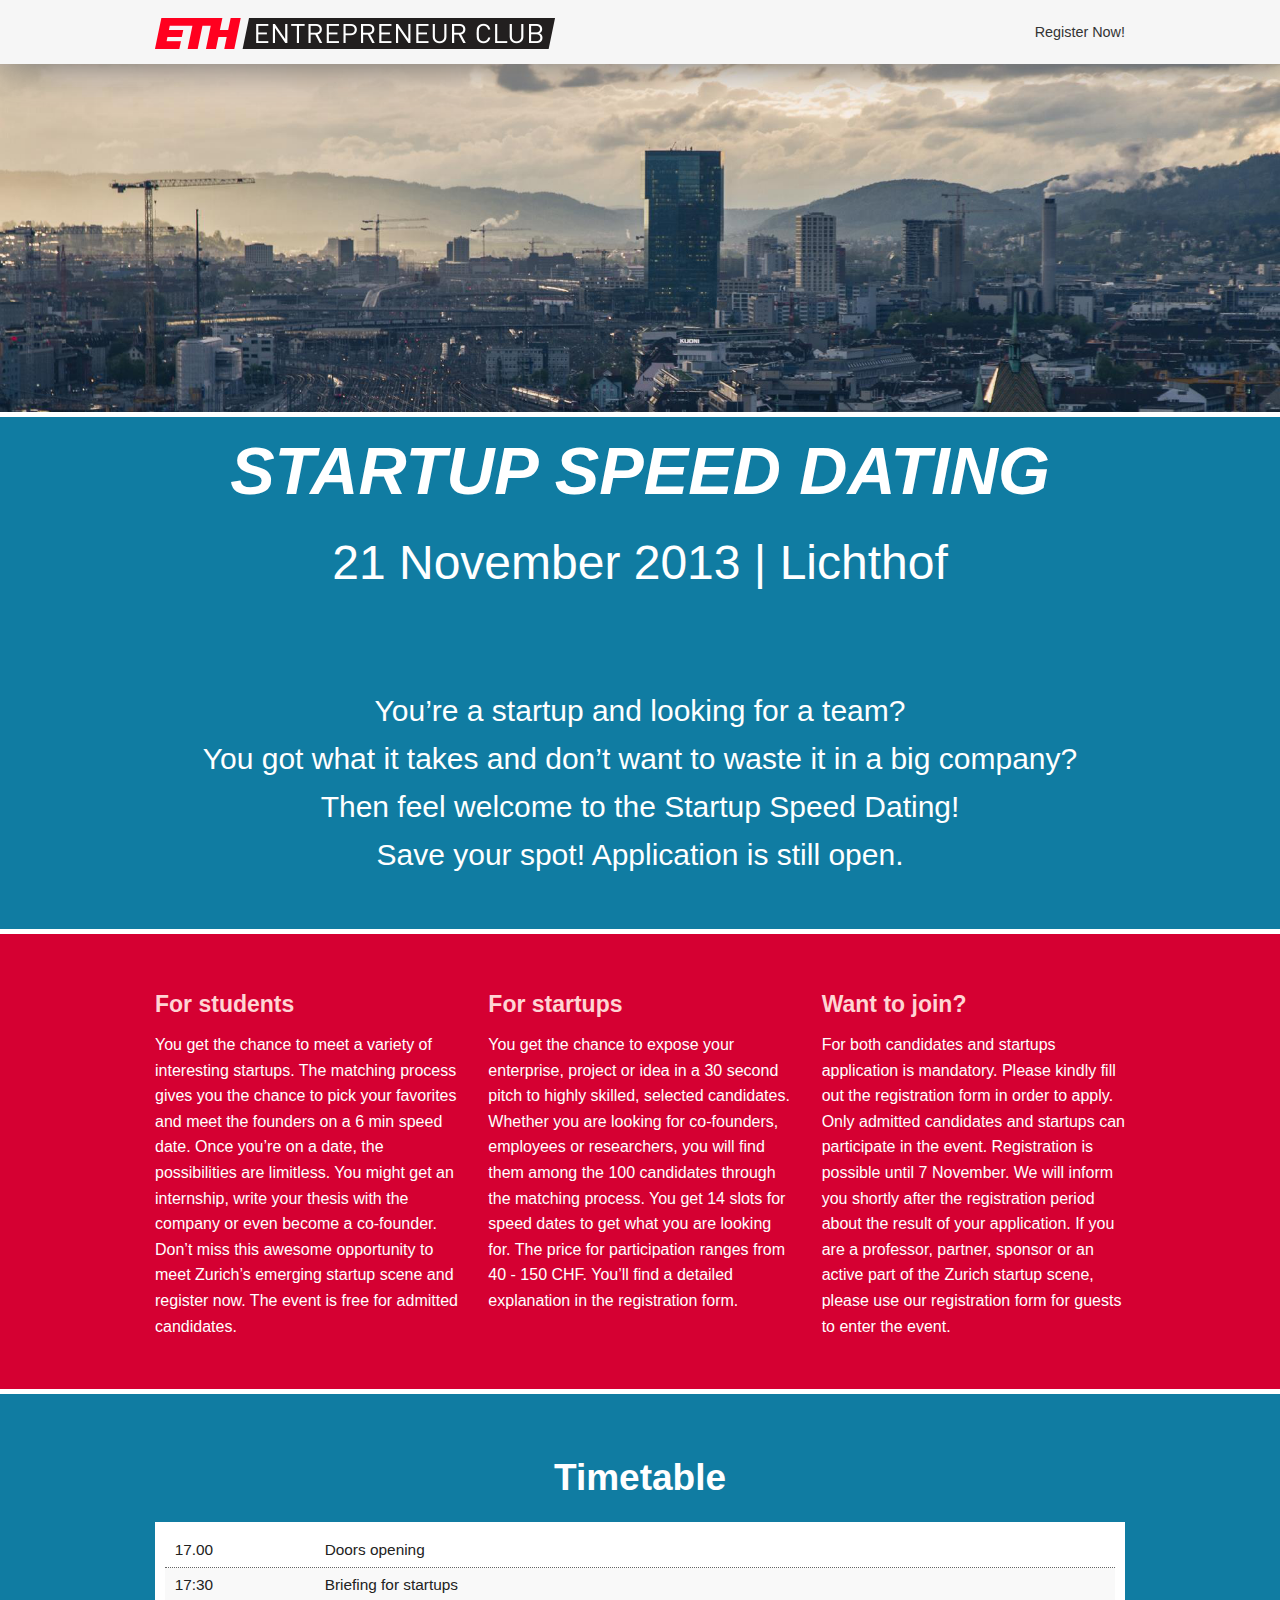
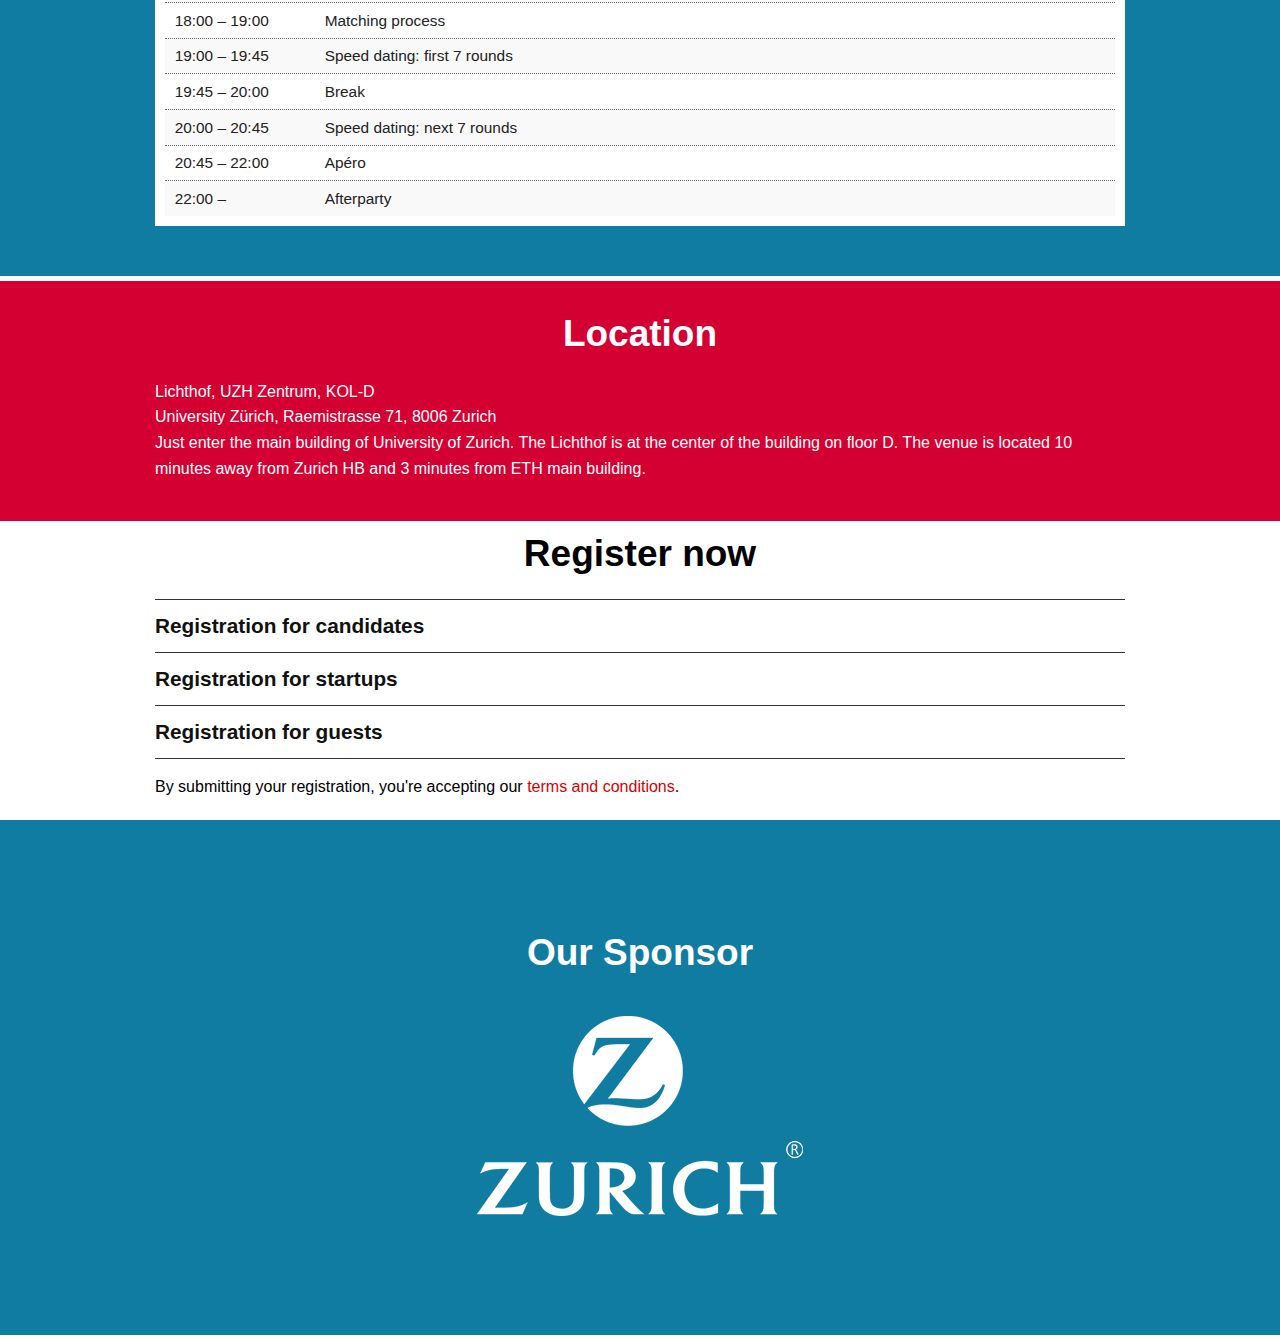
==== commit 907e2773: "replaced header pic, 2 versions" ====
--- a/index.html
+++ b/index.html
@@ -2,7 +2,7 @@
 <!-- saved from url=(0117)file://localhost/Users/nkobyshev/Documents/Development/Startup%20Speed%20Dating/Website/Startup%20Speed%20Dating.html -->
 <html lang="en" class="skrollr skrollr-desktop"><head><meta http-equiv="Content-Type" content="text/html; charset=UTF-8">
 	<meta charset="UTF-8">
-	<title>Startup Speed Dating</title>
+	<title>Zurich Insurance Innovation Award 2014</title>
     <meta name="viewport" content="width=device-width, initial-scale=1">
     <link href="./files/css" rel="stylesheet" type="text/css">
 
@@ -42,7 +42,7 @@
 
 
 	<div class="superrow">
-		<img src="files/ssd_cropped.jpg" width="100%" alt="SSD photo">
+		<img src="./files/pics/zurich-cropped.png" width="100%" alt="">
 		<div class="large-12 columns">
 			<div class="title">
 				<h1 style="font-size:50pt"><i>Startup Speed Dating</i></h1>
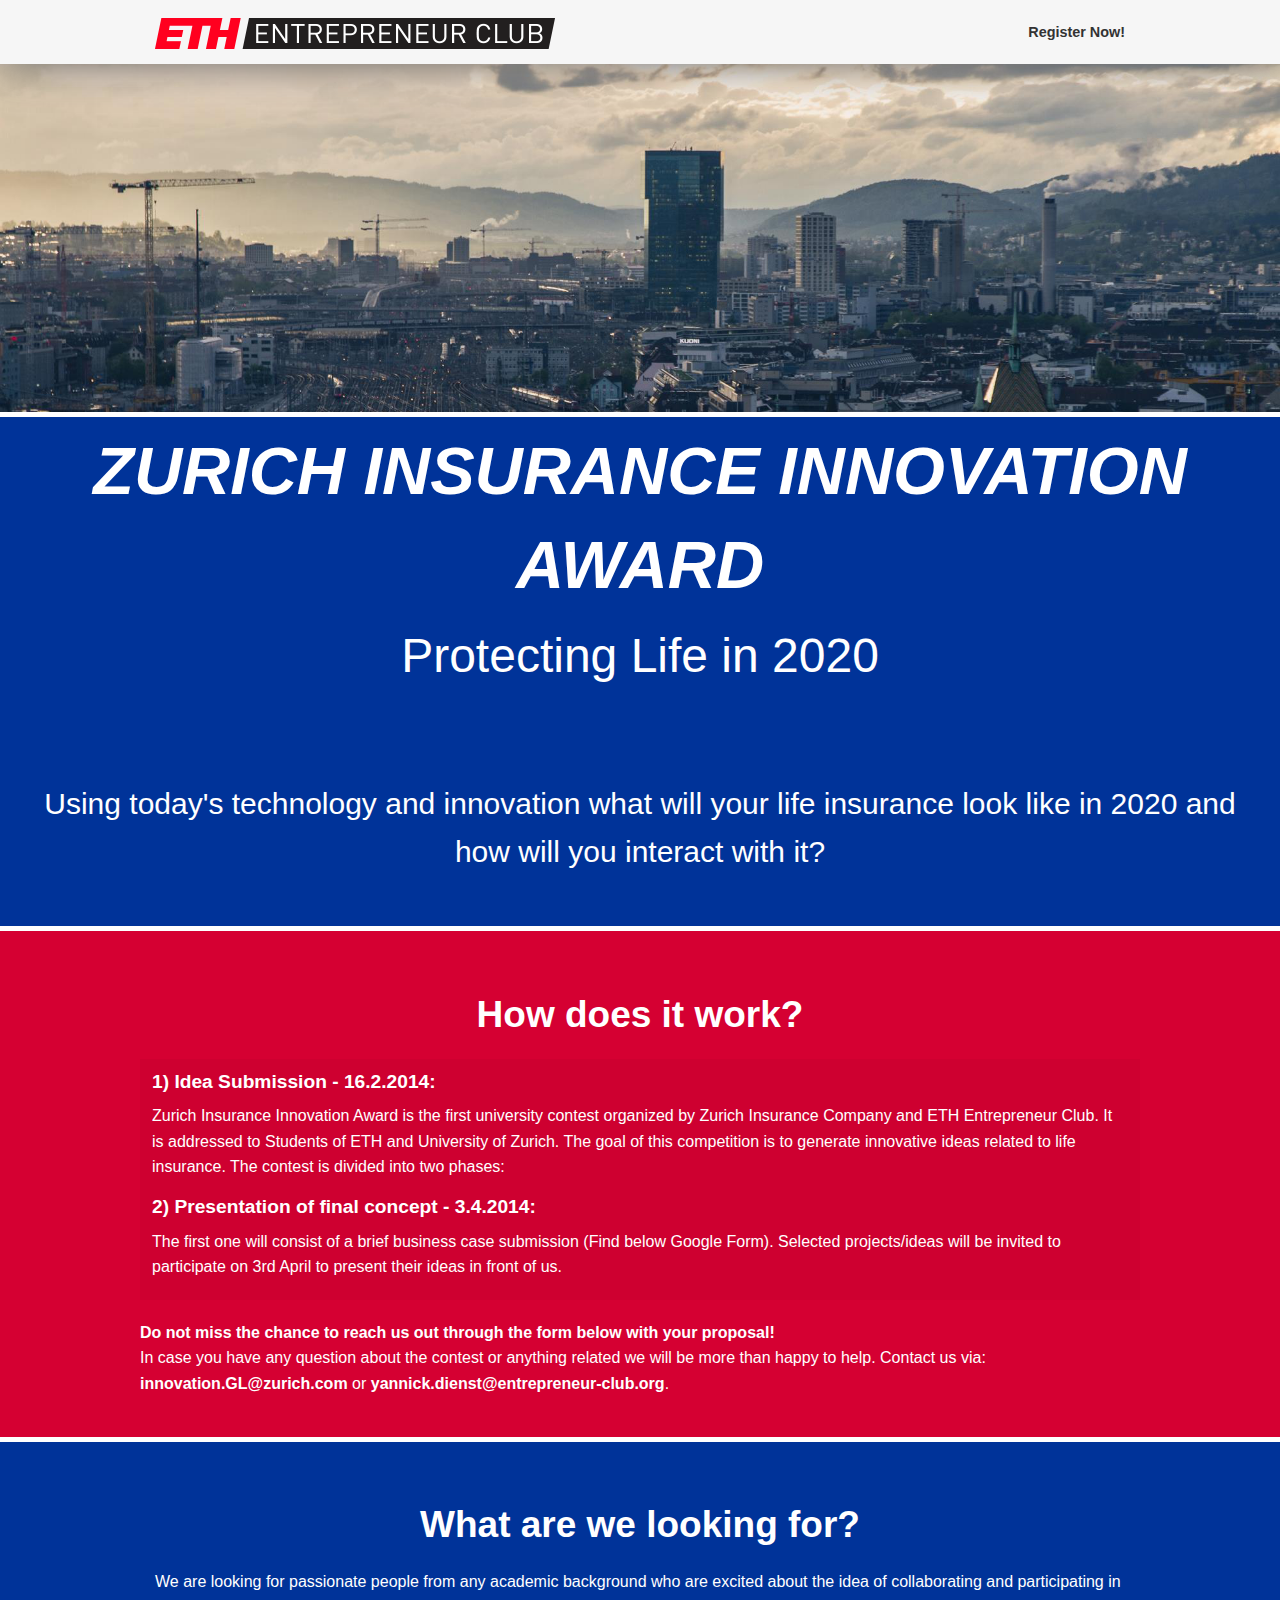
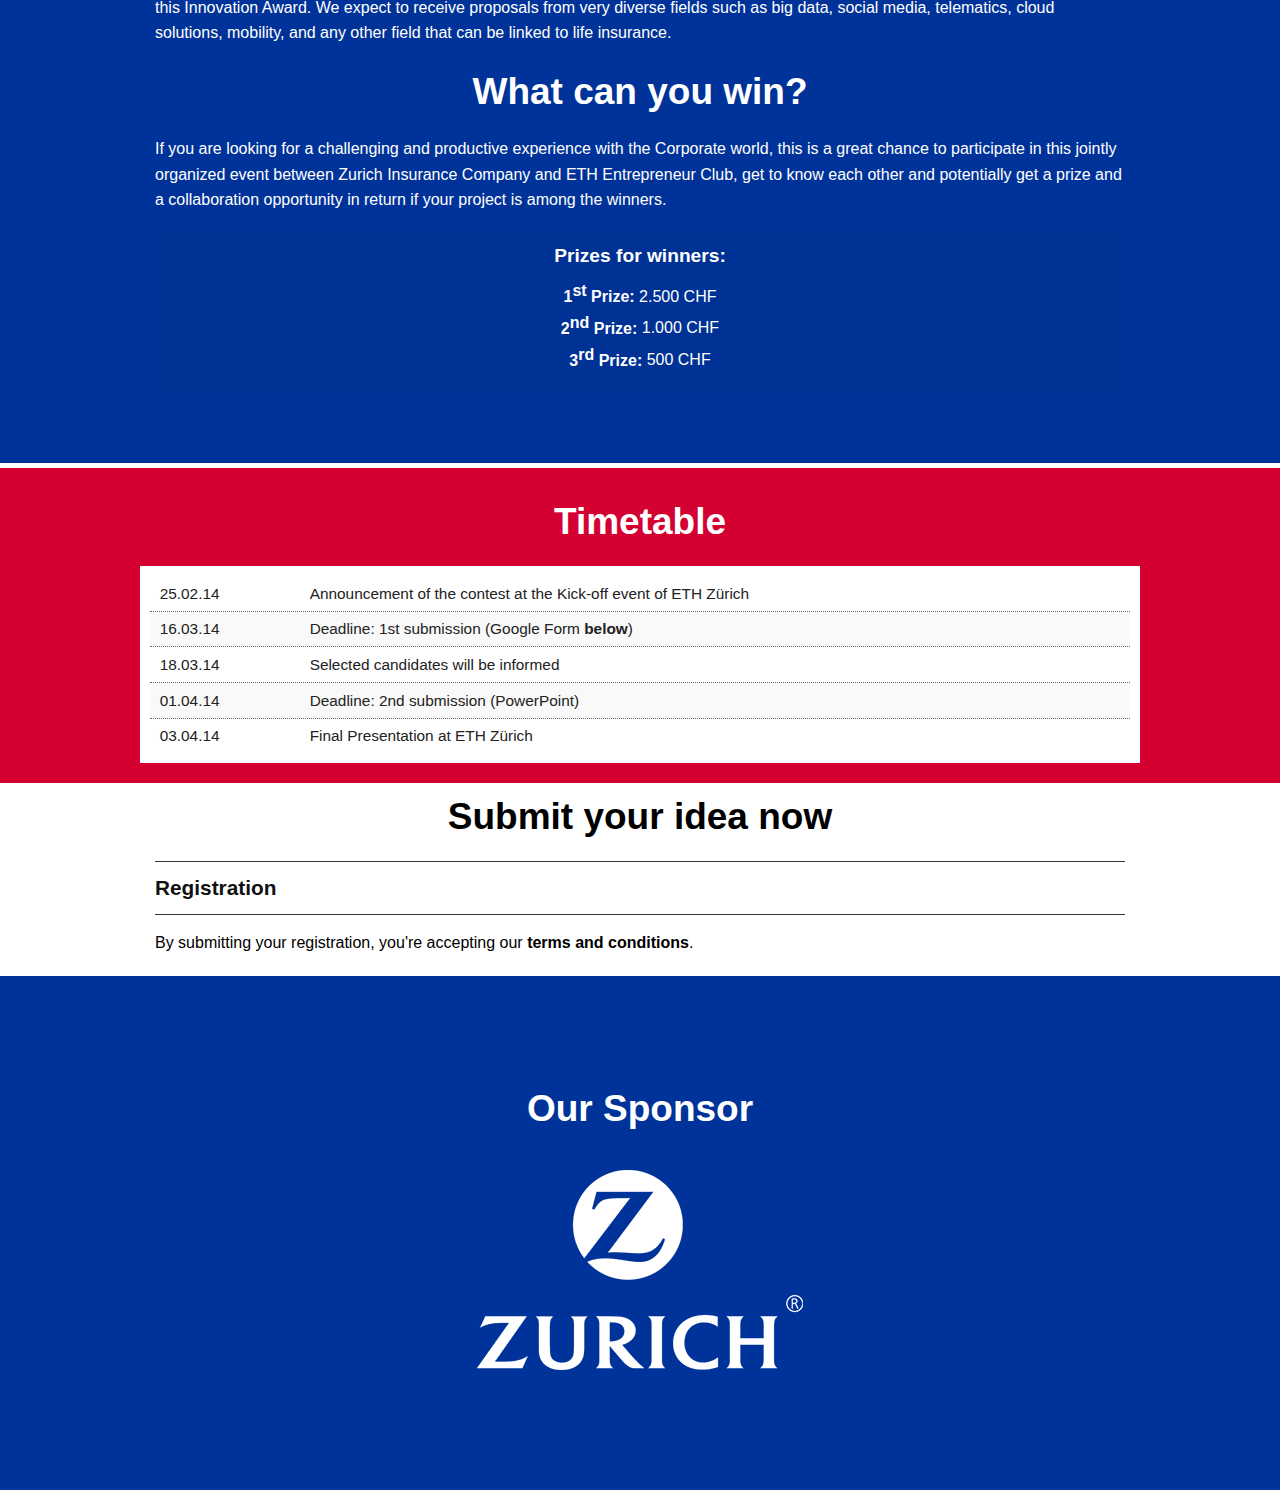
==== commit 471f0b0f: "added content, styles cleaned up" ====
--- a/index.html
+++ b/index.html
@@ -45,10 +45,10 @@
 		<img src="./files/pics/zurich-cropped.png" width="100%" alt="">
 		<div class="large-12 columns">
 			<div class="title">
-				<h1 style="font-size:50pt"><i>Startup Speed Dating</i></h1>
+				<h1 style="font-size:50pt"><i>Zurich Insurance Innovation Award</i></h1>
 			</div>
 			<div class="date">
-				21 November 2013 | Lichthof
+				Protecting Life in 2020
 			</div>
 		</div>
 	</div>
@@ -56,92 +56,94 @@
 		<div class="row teasing-more blue-background">
 			<div class="large-12 columns">
 				<p>
-					You’re a startup and looking for a team?<br>
-					You got what it takes and don’t want to waste it in a big company?<br>
-					Then feel welcome to the Startup Speed Dating!<br>
-					Save your spot! Application is still open.
+                			Using today's technology and innovation what will your life insurance look like in 2020 and how will you interact with it?
 				</p>
 			</div>
 		</div>
 	</div>
-	<div class="row explanation-row">
-			<div class="large-4 columns">
-				<h4>For students</h4>
-				<p>You get the chance to meet a variety of interesting startups. The matching process gives you the chance to pick your favorites and meet the founders on a 6 min speed date. Once you’re on a date, the possibilities are limitless. You might get an internship, write your thesis with the company or even become a co-founder. Don’t miss this awesome opportunity to meet Zurich’s emerging startup scene and register now. The event is free for admitted candidates.
-				</p>
-			</div>
-			<div class="large-4 columns">
-				<h4>For startups</h4>
-				<p>
-					You get the chance to expose your enterprise, project or idea in a 30 second pitch to highly skilled, selected candidates. Whether you are looking for co-founders, employees or researchers, you will find them among the 100 candidates through the matching process. You get 14 slots for speed dates to get what you are looking for. The price for participation ranges from 40 - 150 CHF. You’ll find a detailed explanation in the registration form.
-				</p>
-			</div>
-			<div class="large-4 columns"><h4>Want to join?</h4>
-				<p>
-					For both candidates and startups application is mandatory. Please kindly fill out the registration form in order to apply. Only admitted candidates and startups can participate in the event. Registration is possible until 7 November. We will inform you shortly after the registration period about the result of your application. If you are a professor, partner, sponsor or an active part of the Zurich startup scene, please use our registration form for guests to enter the event.
-				</p>
-			</div>
+	<div class="row timetable-row">
+            <div class="row">
+                <div class="large-12 columns">
+                    <h2>How does it work?</h2>
+                    <dl>
+                        <dt>
+                            1) Idea Submission - 16.2.2014:
+                        </dt>
+                        <dd>
+                            Zurich Insurance Innovation Award is the first university contest organized by Zurich Insurance Company and ETH Entrepreneur Club. It is addressed to Students of ETH and University of Zurich. The goal of this competition is to generate innovative ideas related to life insurance. The contest is divided into two phases:
+                        </dd>
+                        <dt>
+                            2) Presentation of final concept - 3.4.2014:
+                        </dt>
+                        <dd>
+                            The first one will consist of a brief business case submission (Find below Google Form). Selected projects/ideas will be invited to participate on 3rd April to present their ideas in front of us.
+                        </dd>  
+                    </dl>
+                    <p>
+                        <span class="bold">Do not miss the chance to reach us out through the form below with your proposal!</span><br />
+                        In case you have any question about the contest or anything related we will be more than happy to help. Contact us via: <a href="mailto:innovation.GL@zurich.com">innovation.GL@zurich.com</a> or 
+                        <a href="mailto:yannick.dienst@entrepreneur-club.org">yannick.dienst@entrepreneur-club.org</a>.
+                    </p>
+                </div> 
+            </div>
 	</div>
+    
+    <div class="superrow row-blue timetable-row">
+        <div class="row">
+            <div class="large-12 columns">
+                <h2>
+                    What are we looking for?
+                </h2>
+                <p>
+                    We are looking for passionate people from any academic background who are excited about the idea of collaborating and participating in this Innovation Award. We expect to receive proposals from very diverse fields such as big data, social media, telematics, cloud solutions, mobility, and any other field that can be linked to life insurance. 
+                </p>
+                <h2>
+                    What can you win?
+                </h2>
+                <p>
+                    If you are looking for a challenging and productive experience with the Corporate world, this is a great chance to participate in this jointly organized event between Zurich Insurance Company and ETH Entrepreneur Club, get to know each other and potentially get a prize and a collaboration opportunity in return if your project is among the winners.
+                </p>
+                <dl class="center">
+                    <dt>
+                        Prizes for winners:
+                    </dt>
+                    <dd>
+                        <span class="bold">1<span class="super">st</span> Prize:</span> 2.500 CHF <br />
+                        <span class="bold">2<span class="super">nd</span> Prize:</span> 1.000 CHF <br />
+                        <span class="bold">3<span class="super">rd</span> Prize:</span> 500 CHF <br />
+                    </dd>
+                </dl>
+            </div>
+        </div>
+    </div>
 
-	<div class="superrow row-blue timetable">
+	<div class="row timetable-row">
 		<div class="row">
 		<div class="large-12 columns"><h2>Timetable</h2></div>
 			<div class="large-12 columns">
 				<table class="timetable-table">
 					<tbody>		
-						<tr><td>17.00</td><td>Doors opening</td></tr>
-						<tr><td>17:30</td><td>Briefing for startups</td></tr>
-						<tr><td>18:00 &ndash; 19:00</td><td>Matching process</td></tr>
-						<tr><td>19:00 &ndash; 19:45</td><td>Speed dating: first 7 rounds</td></tr>
-						<tr><td>19:45 &ndash; 20:00</td><td>Break</td></tr>
-						<tr><td>20:00 &ndash; 20:45</td><td>Speed dating: next 7 rounds</td></tr>
-						<tr><td>20:45 &ndash; 22:00</td><td>Apéro</td></tr>
-						<tr><td>22:00 &ndash;</td><td>Afterparty</td></tr>
+						<tr><td>25.02.14</td><td>Announcement of the contest at the Kick-off event of ETH Zürich</td></tr>
+						<tr><td>16.03.14</td><td>Deadline: 1st submission (Google Form <a href="#register">below</a>)</td></tr>
+						<tr><td>18.03.14</td><td>Selected candidates will  be informed</td></tr>
+						<tr><td>01.04.14</td><td>Deadline: 2nd submission (PowerPoint)</td></tr>
+						<tr><td>03.04.14</td><td>Final Presentation at ETH Zürich</td></tr>
 					</tbody>
 				</table>
 			</div>
-		</div>
-	</div>
-	<div class="row timetable-row">
-		<div class="large-12 columns">
-			<h2>
-				Location
-			</h2>
-			<p>
-				Lichthof, UZH Zentrum, KOL-D<br>
-				University Zürich, Raemistrasse 71, 8006 Zurich<br>
-				Just enter the main building of University of Zurich. The Lichthof is at the center of the building on floor D. The venue is located 10 minutes away from Zurich HB and 3 minutes from ETH main building.
-
-			</p>
 		</div>
 	</div>
 
     <section class="events-section register-super" id="events">
         <div class="row" id="register">
             <div class="large-12 columns ">
-                <h2>Register now</h2>
+                <h2>Submit your idea now</h2>
             </div>
             <div class="large-12 columns">
                 <ul class="events-nav" id="events-accordion">
                     <li>
                         <a href="#" class="toggle">
-                            Registration for candidates<span class="entypo-right-open-big right"></span>
-                        </a>
-                        <div class="event-description large-12">
-                            <iframe src="https://docs.google.com/forms/d/1VtJ6yIr6y84iihL5a-pZkNHTPhlELmbvxAQETdBE50g/viewform?embedded=true" class="reg-form" frameborder="0" marginheight="0" marginwidth="0">Loading...</iframe>
-                        </div>
-                    </li>
-                    <li>
-                        <a href="#" class="toggle">
-                            Registration for startups<span class="entypo-right-open-big right"></span>
-                        </a>
-                        <div class="event-description large-12">
-                            <iframe src="https://docs.google.com/forms/d/1VtJ6yIr6y84iihL5a-pZkNHTPhlELmbvxAQETdBE50g/viewform?embedded=true" class="reg-form" frameborder="0" marginheight="0" marginwidth="0">Loading...</iframe>
-                        </div>
-                    </li>
-                    <li>
-                        <a href="#" class="toggle">
-                            Registration for guests<span class="entypo-right-open-big right"></span>
+                            Registration<span class="entypo-right-open-big right"></span>
                         </a>
                         <div class="event-description large-12">
                             <iframe src="https://docs.google.com/forms/d/1VtJ6yIr6y84iihL5a-pZkNHTPhlELmbvxAQETdBE50g/viewform?embedded=true" class="reg-form" frameborder="0" marginheight="0" marginwidth="0">Loading...</iframe>
@@ -158,13 +160,7 @@
 		<div class="row ">
 				<div class="large-12 columns">
 					<h2>Our Sponsor</h2>
-					<div>
-						<table class="simple-table" id="sponsors">
-                                                    <tr>
-                                                        <td><img src="./files/logos/zurich-white.png" alt="Zurich Insurance Group"></td>
-                                                    </tr>
-						</table>
-					</div>
+                                        <p class="center"><img class="sponsor" src="./files/logos/zurich-white.png" alt="Zurich Insurance Group"></p>
 				</div>
 			</div>
 	</div>
--- a/files/style.css
+++ b/files/style.css
@@ -1595,13 +1595,13 @@
 /* Default Link Styles */
 /* line 151, ../sass/foundation/scss/foundation/components/_type.scss */
 a {
-  color: #e01b3f;
+  /*color: #e01b3f;*/
   text-decoration: none;
   line-height: inherit;
 }
 /* line 157, ../sass/foundation/scss/foundation/components/_type.scss */
 a:hover, a:focus {
-  color: #c91839;
+  /*color: #c91839;*/
 }
 /* line 159, ../sass/foundation/scss/foundation/components/_type.scss */
 a img {
@@ -7084,23 +7084,4 @@
 /* line 486, ../sass/style.sass */
 .newsletter-teaser img {
   width: 100%;
-}
-
-/*************
-**Added 2014**
-**************/
-
-/* Sponsors Table */
-#sponsors tr td {
-    width: 10%;
-}
-iframe {
-    width: 100%;
-}
-.reg-form {
-    width: 100%;
-    height: 900px;
-}
-.terms {
-    margin-bottom: 20px;
 }--- a/files/screen.css
+++ b/files/screen.css
@@ -1660,13 +1660,14 @@
 /* Default Link Styles */
 /* line 151, ../sass/foundation/scss/foundation/components/_type.scss */
 a {
-  color: #d40000;
+  color: inherit;
+  font-weight: 600;
   text-decoration: none;
   line-height: inherit;
 }
 /* line 157, ../sass/foundation/scss/foundation/components/_type.scss */
 a:hover, a:focus {
-  color: #bb0000;
+  /*color: #00F;*/
 }
 /* line 159, ../sass/foundation/scss/foundation/components/_type.scss */
 a img {
@@ -7358,21 +7359,28 @@
 tr td:first-child {
   width: 150px;
 }
-
+/* Blue Background */
 .blue-background {
   /*background-color: #4072b9;*/
-  background-color: #107CA2;
+  /*background-color: #107CA2;*/
+  background-color: #003399;
   color: #FFF;
   border-top: 5px solid #FFF;
   border-bottom: 5px solid #FFF;
 
 }
-
+.blue-background a {
+  color: #d40000;
+}
+/* line 157, ../sass/foundation/scss/foundation/components/_type.scss */
+a.blue-background:hover, a.blue-background:focus {
+  color: #bb0000;
+}
+/* Red Background */
 .red-background {
   background-color: #D50032;
   color: white;
 }
-
 #mainmenu-row-gray {
   background: #F6F6F6;
   -webkit-box-shadow: 0 0 40px #666;
@@ -7391,7 +7399,8 @@
 }
 
 .row-blue {
-  background: #107CA2;
+  /*background: #107CA2;*/
+  background-color: #003399;
   padding: 50px 0;
   border-top: 5px solid #FFF;
   border-bottom: 5px solid #FFF;
@@ -7429,8 +7438,9 @@
 
 .simple-table{
   float: center;
-  background-color: #107CA2;
-  text-align: middle
+  /*background-color: #107CA2;*/
+  background-color: transparent;
+  text-align: middle;
 }
 
 .simple-table tr{
@@ -7452,4 +7462,39 @@
 .simple-table tr
 {
   border-bottom:0px;
+}
+
+/*************
+**Added 2014**
+**************/
+
+/* Sponsors Table */
+iframe {
+    width: 100%;
+}
+img.sponsor {
+    margin-top: 1em;
+}
+.reg-form {
+    width: 100%;
+    height: 900px;
+}
+.terms {
+    margin-bottom: 20px;
+}
+.bold {
+    font-weight: 800;
+}
+.center {
+    text-align: center;
+}
+.super {
+    vertical-align: super;
+}
+dt {
+    font-size: 1.2em;
+}
+dl {
+    background-color: rgba(0,0,0,0.03);
+    padding: 8px 12px;
 }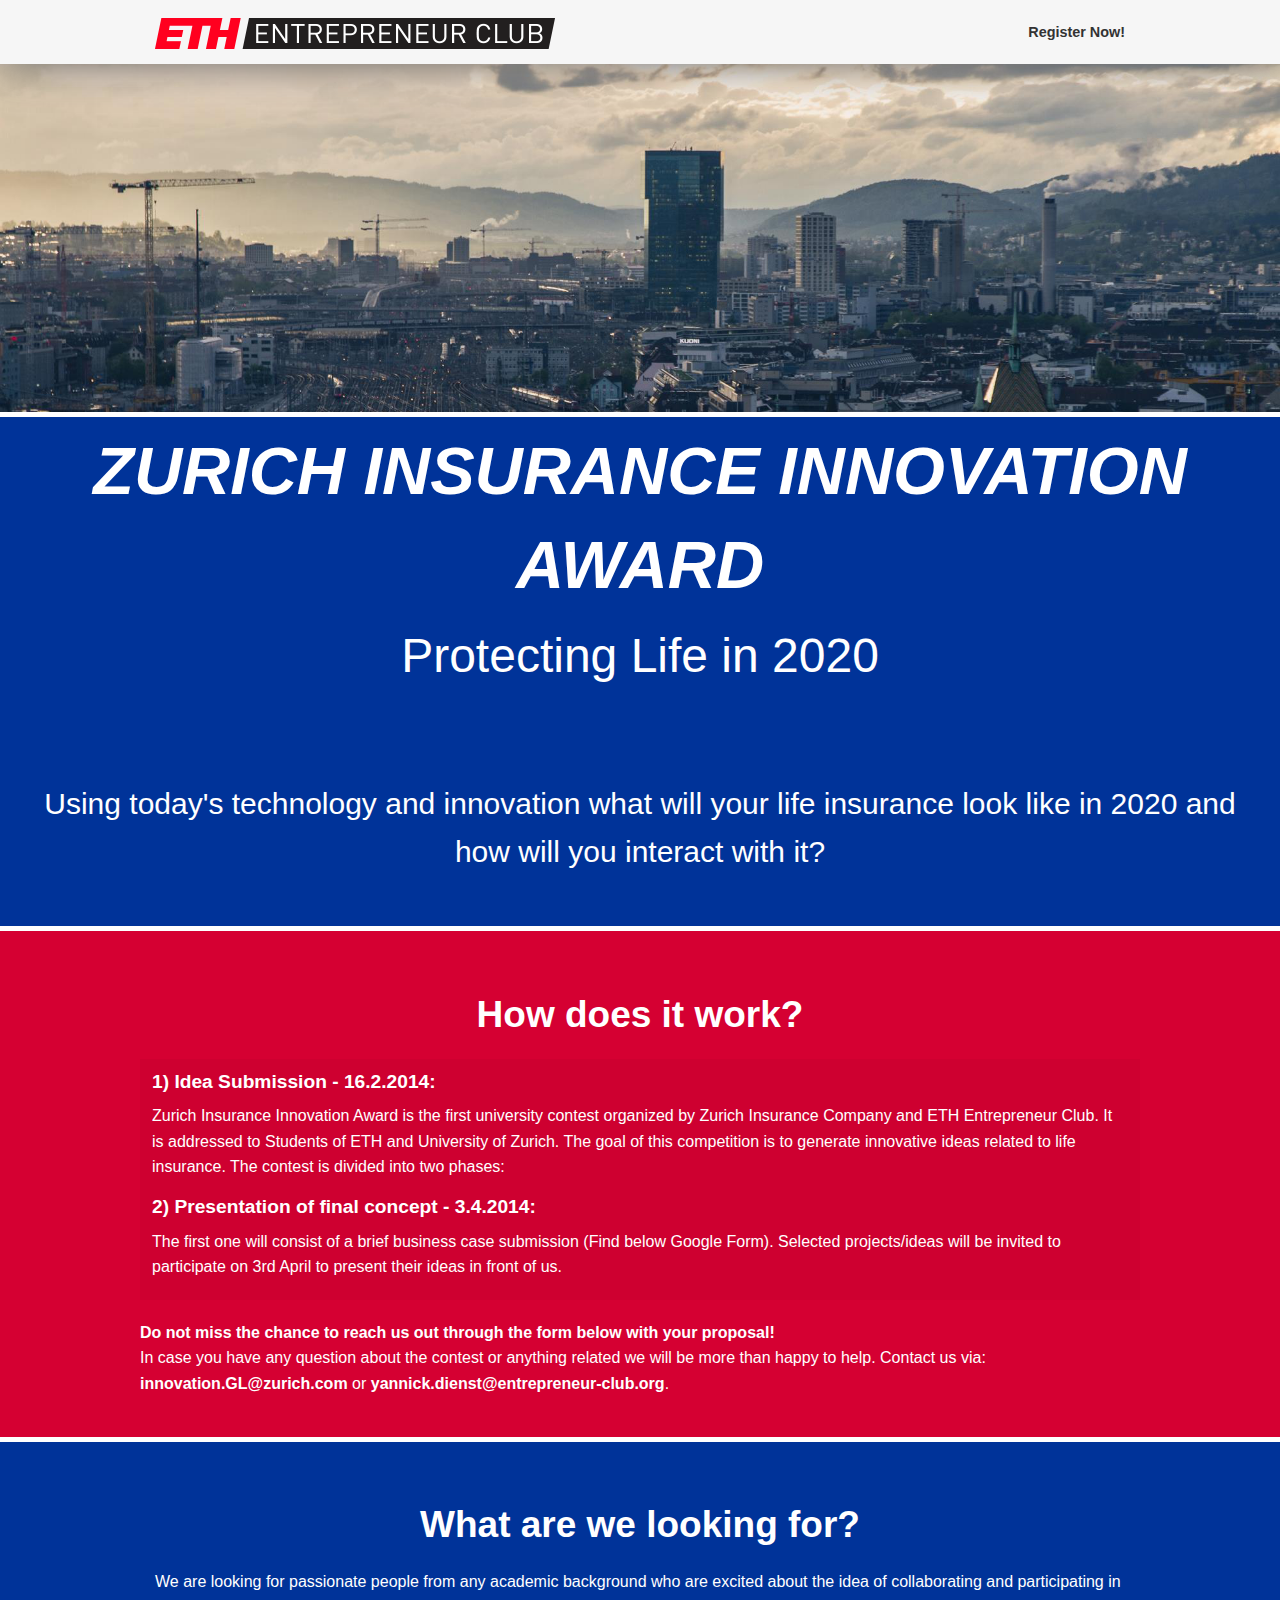
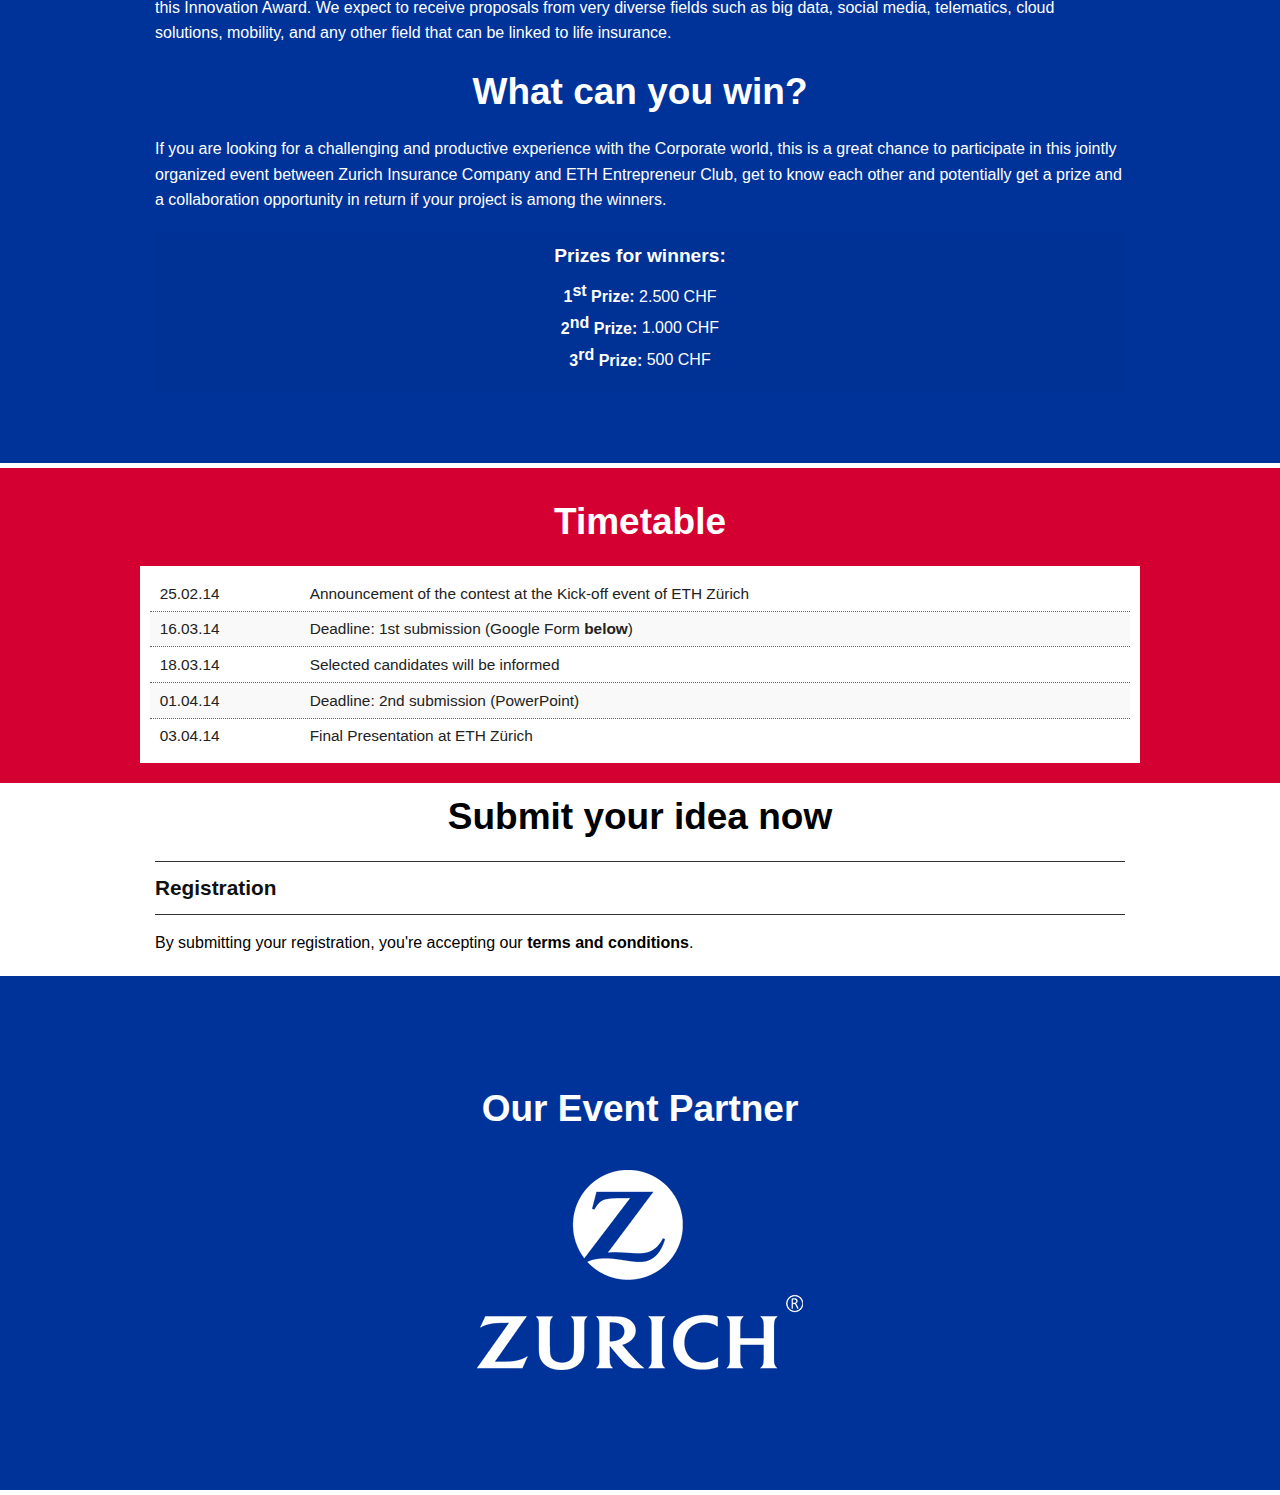
==== commit af5bab64: "sponsor title change" ====
--- a/index.html
+++ b/index.html
@@ -146,7 +146,7 @@
                             Registration<span class="entypo-right-open-big right"></span>
                         </a>
                         <div class="event-description large-12">
-                            <iframe src="https://docs.google.com/forms/d/1VtJ6yIr6y84iihL5a-pZkNHTPhlELmbvxAQETdBE50g/viewform?embedded=true" class="reg-form" frameborder="0" marginheight="0" marginwidth="0">Loading...</iframe>
+                            <iframe src="https://docs.google.com/forms/d/1Oa4loy7vfT67Tw_1AaKjtxOi4L0aCb9YxbbZqG7qBOY/viewform?embedded=true" class="reg-form" frameborder="0" marginheight="0" marginwidth="0">Loading...</iframe>
                         </div>
                     </li>
                 </ul>
@@ -159,7 +159,7 @@
 	<div class="sponsors superrow blue-background">
 		<div class="row ">
 				<div class="large-12 columns">
-					<h2>Our Sponsor</h2>
+					<h2>Our Event Partner</h2>
                                         <p class="center"><img class="sponsor" src="./files/logos/zurich-white.png" alt="Zurich Insurance Group"></p>
 				</div>
 			</div>
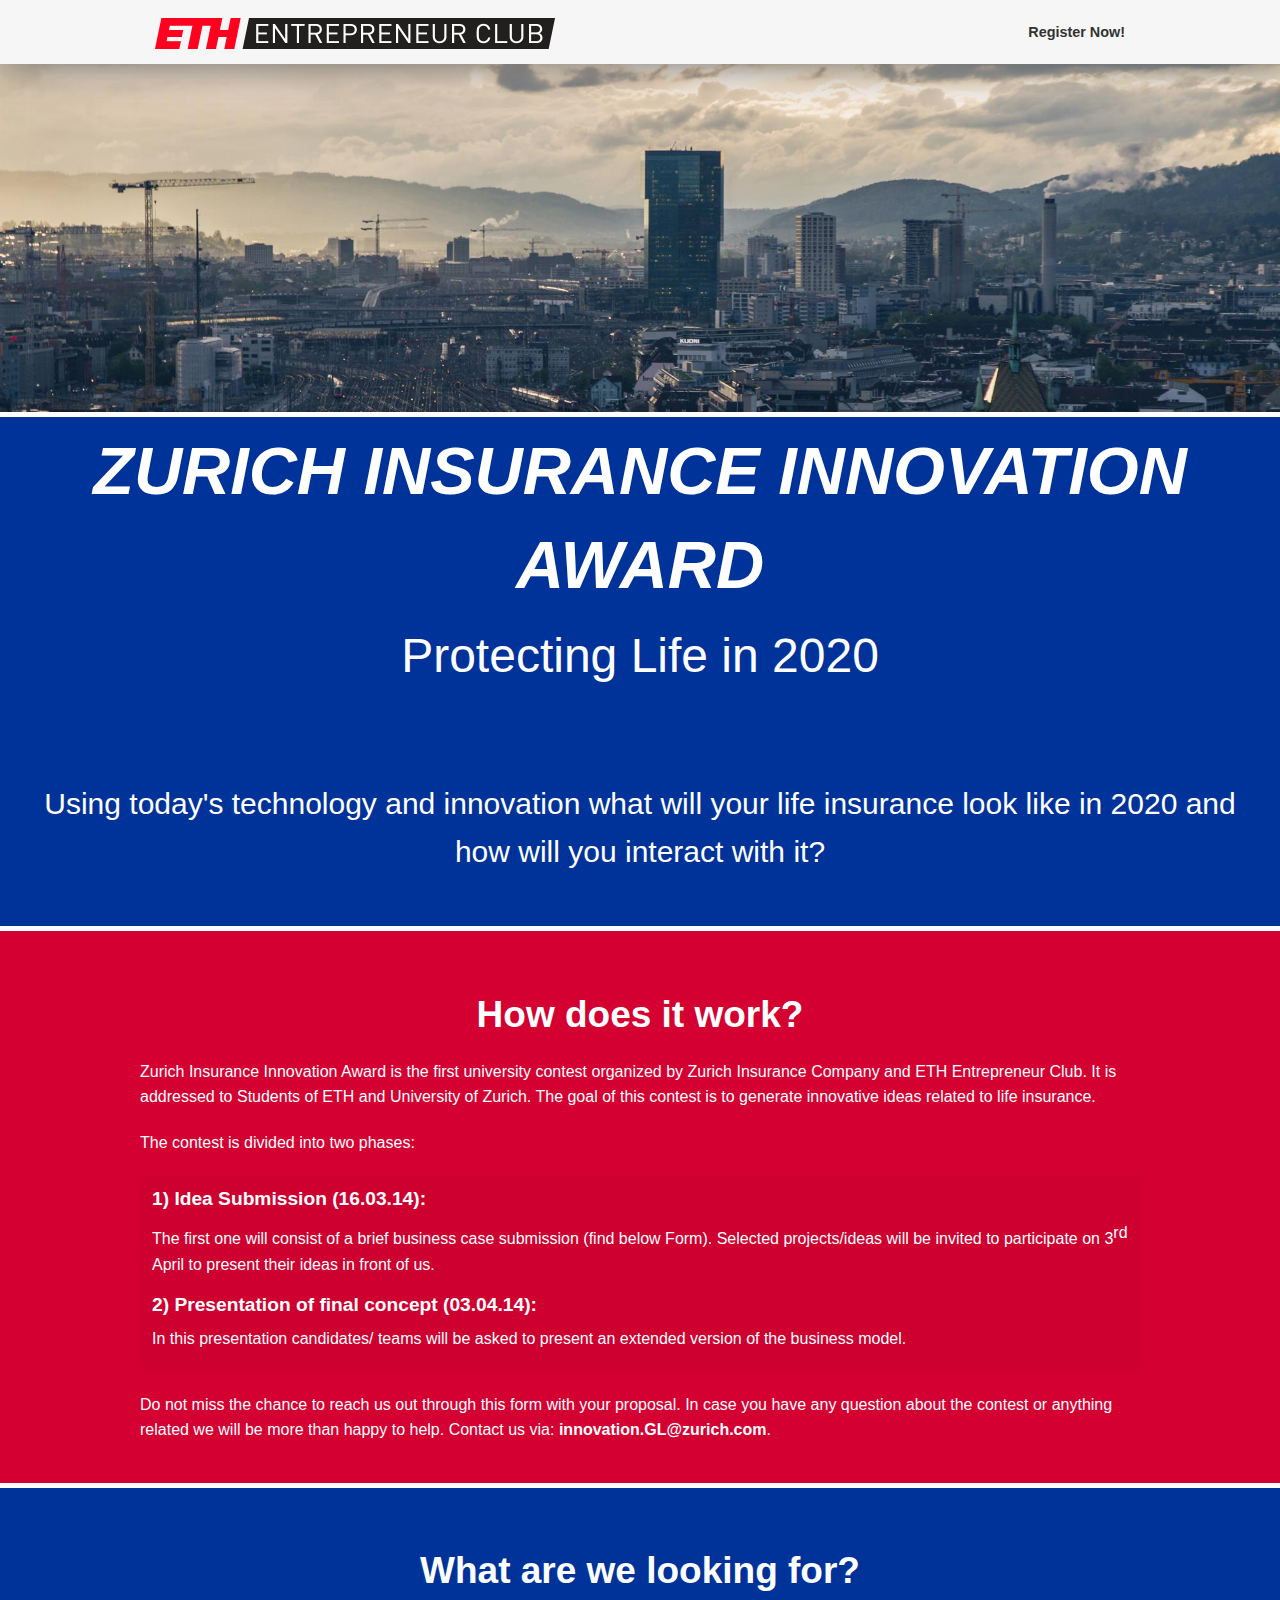
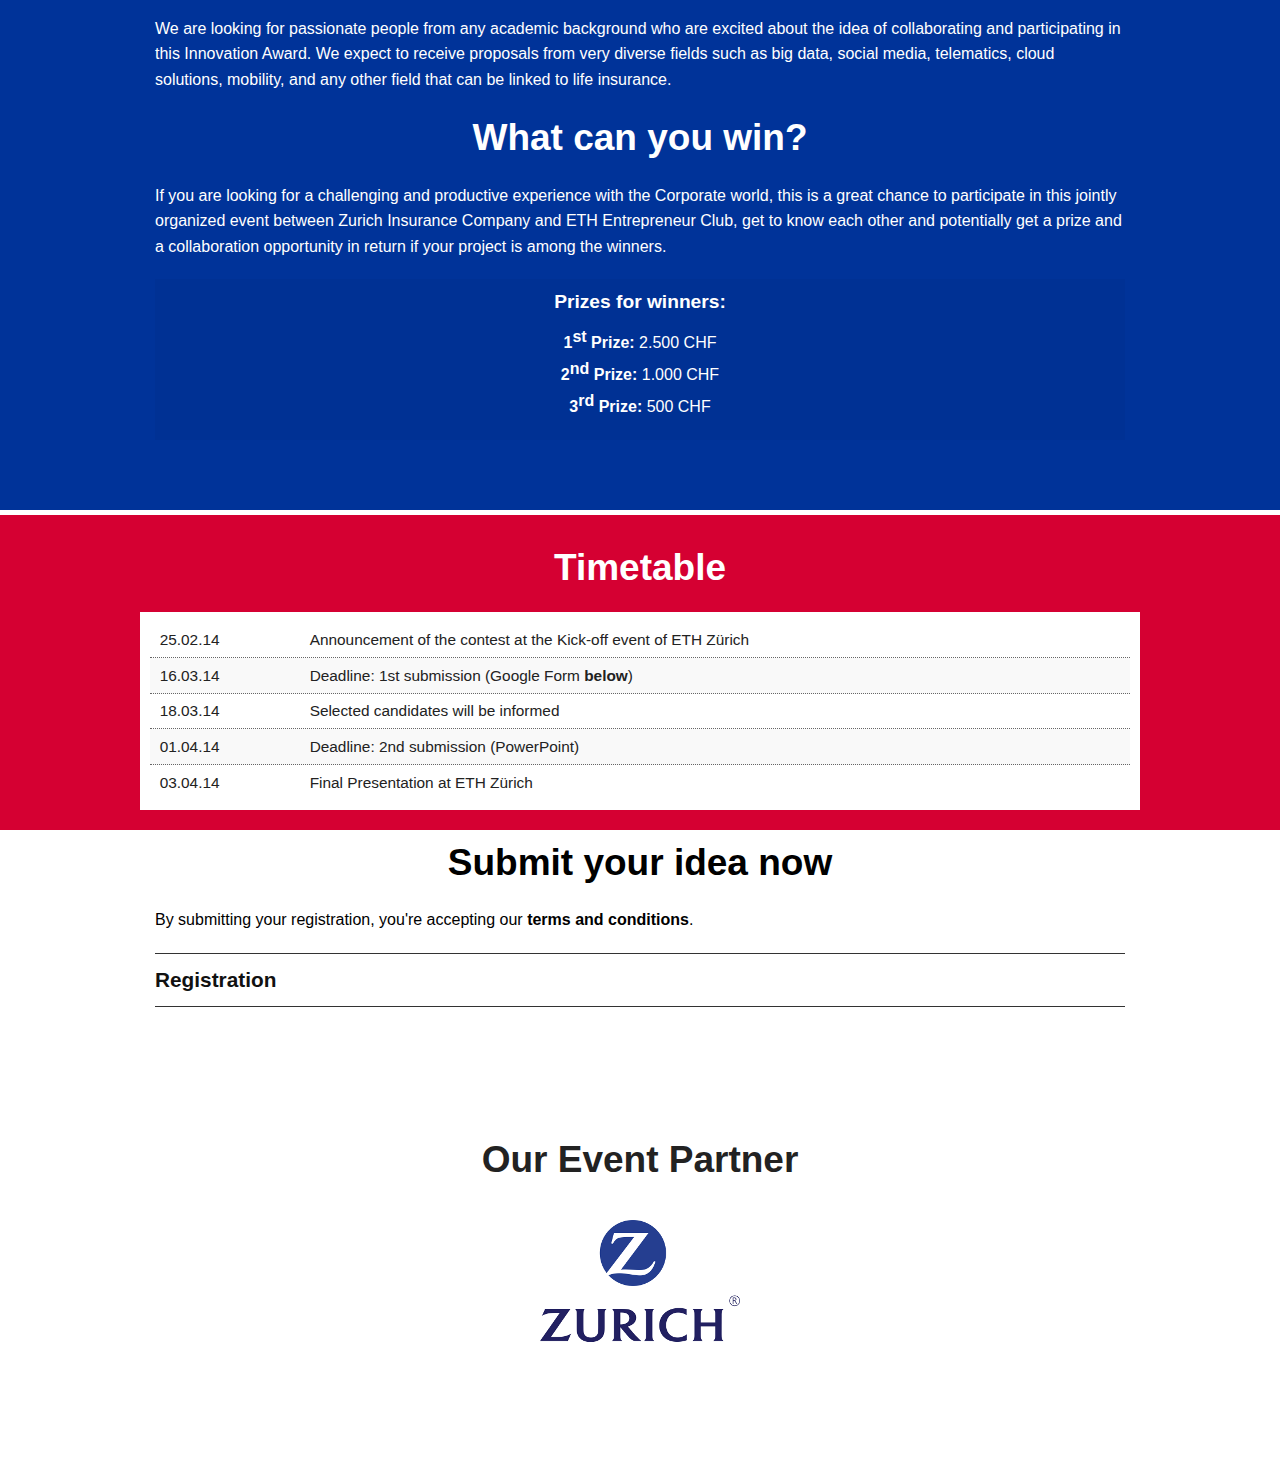
==== commit e625f76e: "change requests yannick" ====
--- a/index.html
+++ b/index.html
@@ -65,24 +65,28 @@
             <div class="row">
                 <div class="large-12 columns">
                     <h2>How does it work?</h2>
+                    <p>
+                        Zurich Insurance Innovation Award is the first university contest organized by Zurich Insurance Company and ETH Entrepreneur Club. It is addressed to Students of ETH and University of Zurich. The goal of this contest is to generate innovative ideas related to life insurance.
+                    </p>
+                    <p>
+                        The contest is divided into two phases: 
+                    </p>
                     <dl>
                         <dt>
-                            1) Idea Submission - 16.2.2014:
+                            1) Idea Submission (16.03.14):
                         </dt>
                         <dd>
-                            Zurich Insurance Innovation Award is the first university contest organized by Zurich Insurance Company and ETH Entrepreneur Club. It is addressed to Students of ETH and University of Zurich. The goal of this competition is to generate innovative ideas related to life insurance. The contest is divided into two phases:
+                            The first one will consist of a brief business case submission (find below Form). Selected projects/ideas will be invited to participate on 3<span class="super">rd</span> April to present their ideas in front of us. 
                         </dd>
                         <dt>
-                            2) Presentation of final concept - 3.4.2014:
+                            2) Presentation of final concept (03.04.14):
                         </dt>
                         <dd>
-                            The first one will consist of a brief business case submission (Find below Google Form). Selected projects/ideas will be invited to participate on 3rd April to present their ideas in front of us.
+                            In this presentation candidates/ teams will be asked to present an extended version of the business model. 
                         </dd>  
                     </dl>
                     <p>
-                        <span class="bold">Do not miss the chance to reach us out through the form below with your proposal!</span><br />
-                        In case you have any question about the contest or anything related we will be more than happy to help. Contact us via: <a href="mailto:innovation.GL@zurich.com">innovation.GL@zurich.com</a> or 
-                        <a href="mailto:yannick.dienst@entrepreneur-club.org">yannick.dienst@entrepreneur-club.org</a>.
+                        Do not miss the chance to reach us out through this form with your proposal. In case you have any question about the contest or anything related we will be more than happy to help. Contact us via: <a href="mailto:innovation.gl@zurich.com">innovation.GL@zurich.com</a>.
                     </p>
                 </div> 
             </div>
@@ -138,6 +142,9 @@
         <div class="row" id="register">
             <div class="large-12 columns ">
                 <h2>Submit your idea now</h2>
+                <p>
+                    By submitting your registration, you're accepting our <a href="./files/docs/terms_and_conditions_idea_challenge.pdf" target="_blank">terms and conditions</a>.
+                </p>
             </div>
             <div class="large-12 columns">
                 <ul class="events-nav" id="events-accordion">
@@ -151,16 +158,13 @@
                     </li>
                 </ul>
             </div>
-            <div class="terms large-12 columns">
-                    By submitting your registration, you're accepting our <a href="./files/docs/terms_and_conditions_idea_challenge.pdf" target="_blank">terms and conditions</a>.
-                </div>
         </div>
     </section>
-	<div class="sponsors superrow blue-background">
+	<div class="sponsors superrow ">
 		<div class="row ">
 				<div class="large-12 columns">
 					<h2>Our Event Partner</h2>
-                                        <p class="center"><img class="sponsor" src="./files/logos/zurich-white.png" alt="Zurich Insurance Group"></p>
+                                        <p class="center"><img class="sponsor" src="./files/logos/zurich-logo-200.png" alt="Zurich Insurance Group"></p>
 				</div>
 			</div>
 	</div>
--- a/files/screen.css
+++ b/files/screen.css
@@ -7076,14 +7076,9 @@
 /* line 472, ../sass/screen.sass */
 .sponsors {
   text-align: center;
-  color: white;
   padding: 100px 0;
-}
-/* line 476, ../sass/screen.sass */
-.sponsors h2 {
-  color: white;
-}
-
+  background-color: white;
+}
 /* line 479, ../sass/screen.sass */
 .startups-super {
   background: white;
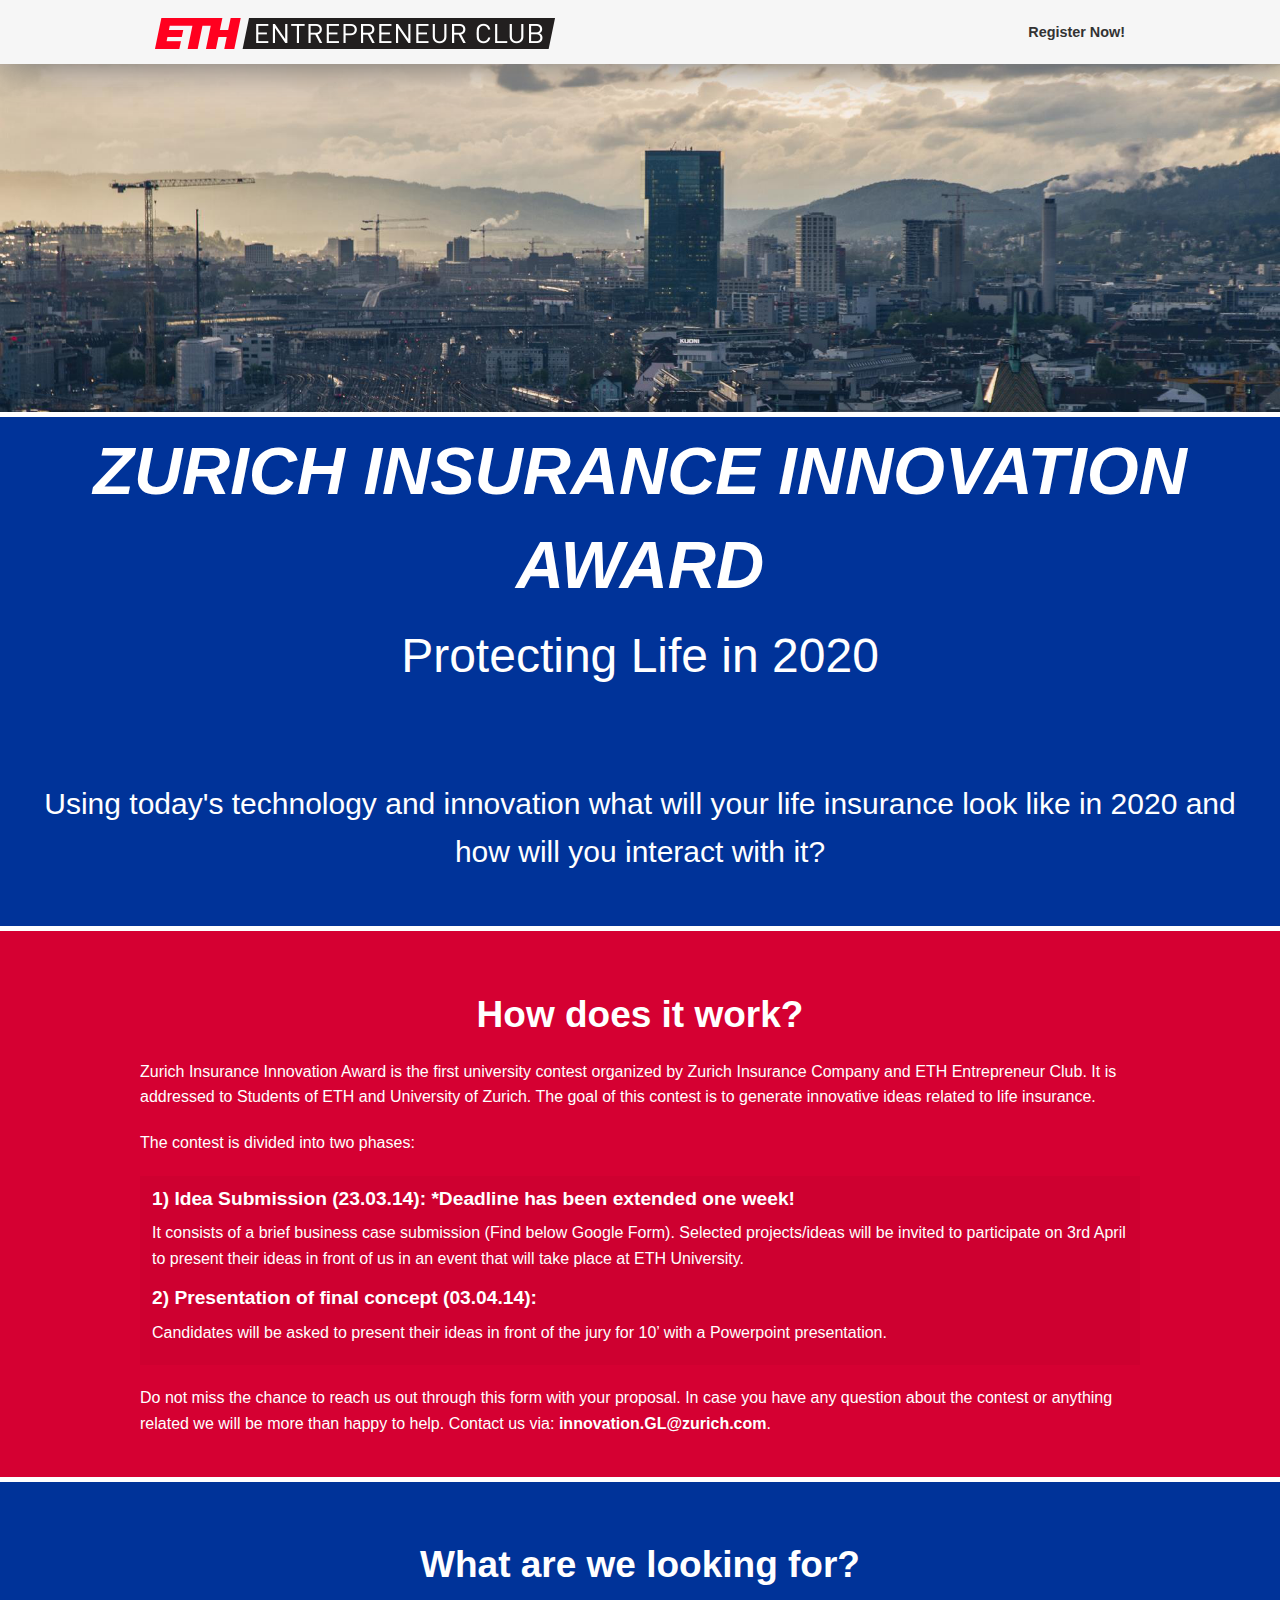
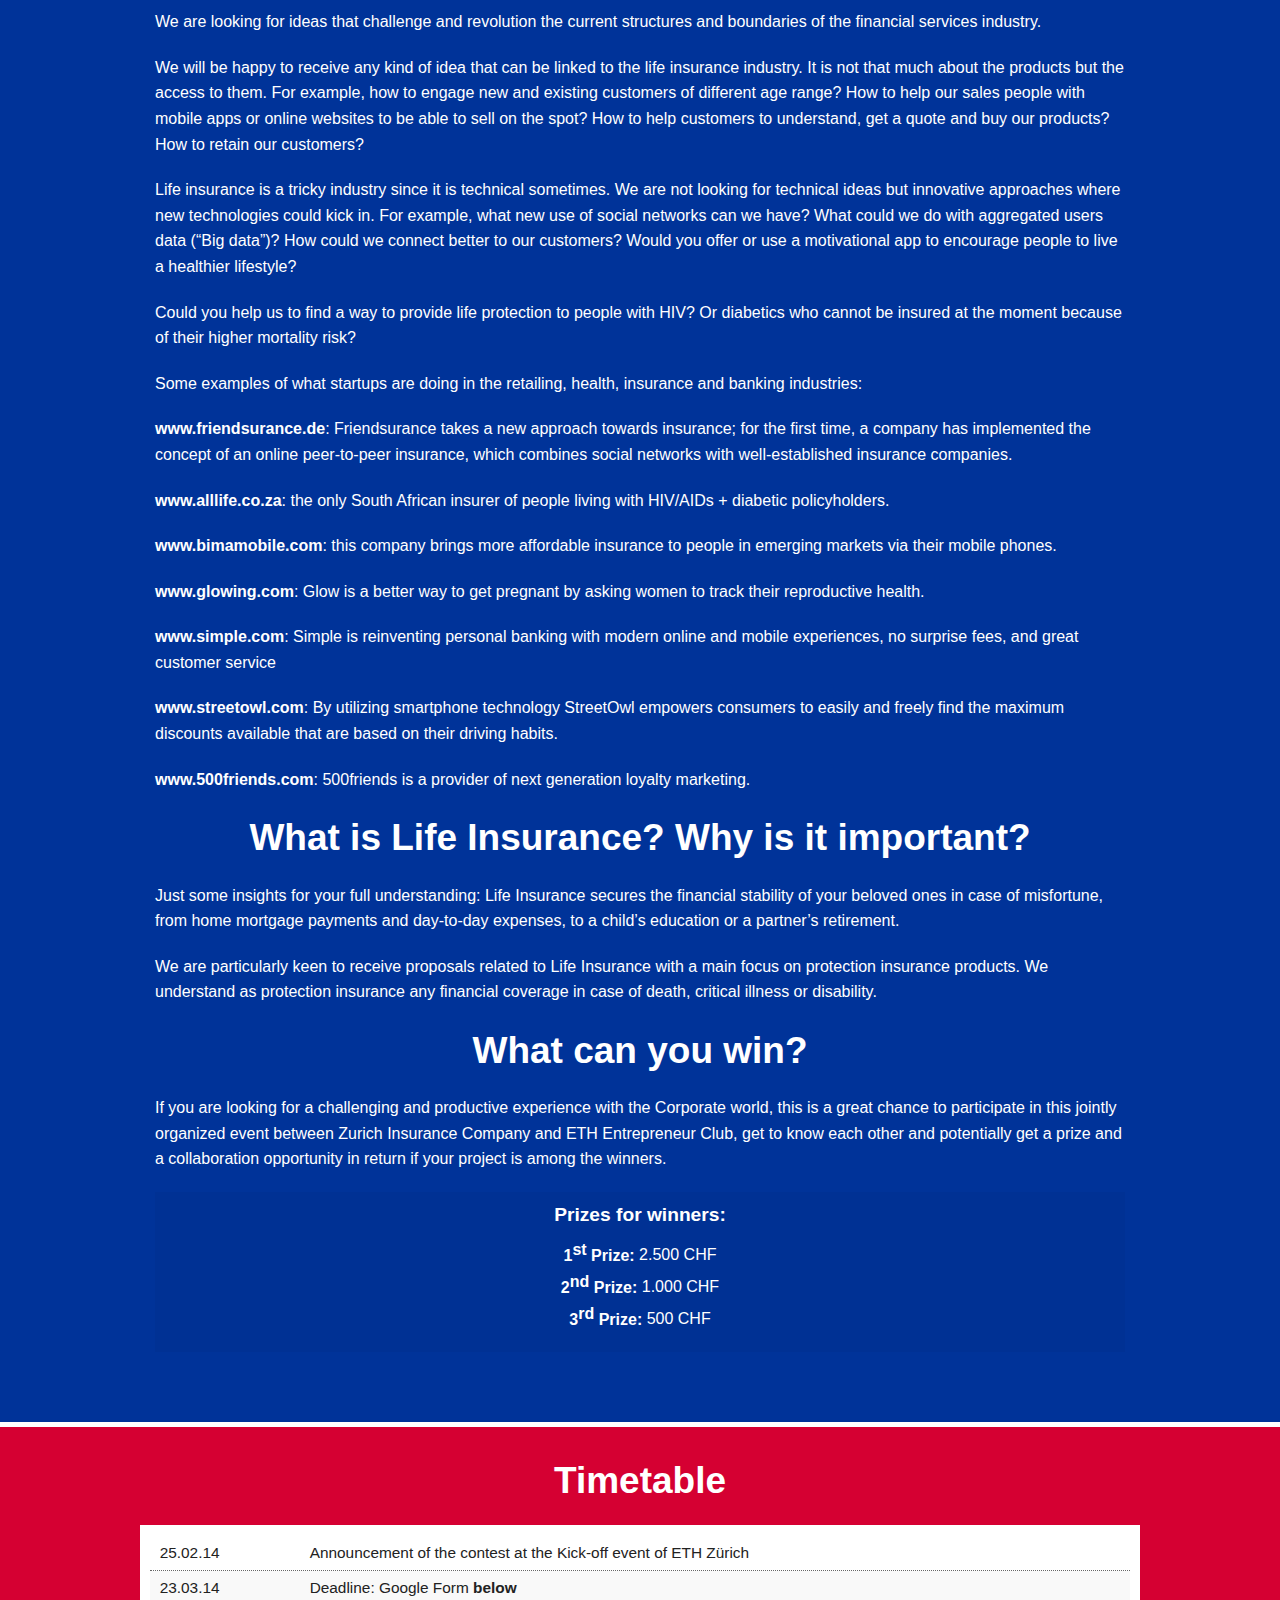
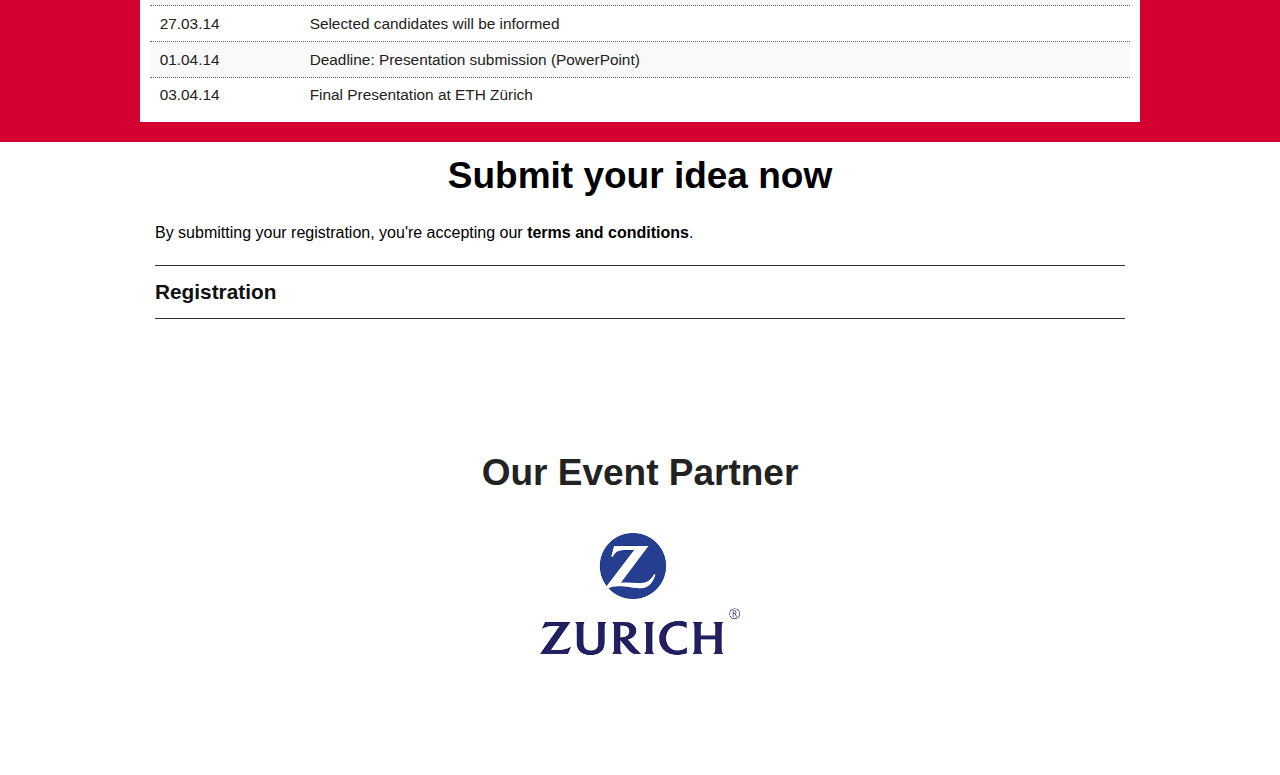
==== commit 9a2803cc: "updated content" ====
--- a/index.html
+++ b/index.html
@@ -73,17 +73,17 @@
                     </p>
                     <dl>
                         <dt>
-                            1) Idea Submission (16.03.14):
+                            1) Idea Submission (23.03.14): *Deadline has been extended one week!
                         </dt>
                         <dd>
-                            The first one will consist of a brief business case submission (find below Form). Selected projects/ideas will be invited to participate on 3<span class="super">rd</span> April to present their ideas in front of us. 
-                        </dd>
+                        It consists of a brief business case submission (Find below Google Form). Selected projects/ideas will be invited to participate on 3rd April to present their ideas in front of us in an event that will take place at ETH University. 
+			</dd>
                         <dt>
                             2) Presentation of final concept (03.04.14):
                         </dt>
                         <dd>
-                            In this presentation candidates/ teams will be asked to present an extended version of the business model. 
-                        </dd>  
+                        Candidates will be asked to present their ideas in front of the jury for 10’ with a Powerpoint presentation.  
+</dd>  
                     </dl>
                     <p>
                         Do not miss the chance to reach us out through this form with your proposal. In case you have any question about the contest or anything related we will be more than happy to help. Contact us via: <a href="mailto:innovation.gl@zurich.com">innovation.GL@zurich.com</a>.
@@ -99,8 +99,54 @@
                     What are we looking for?
                 </h2>
                 <p>
-                    We are looking for passionate people from any academic background who are excited about the idea of collaborating and participating in this Innovation Award. We expect to receive proposals from very diverse fields such as big data, social media, telematics, cloud solutions, mobility, and any other field that can be linked to life insurance. 
+We are looking for ideas that challenge and revolution the current structures and boundaries of the financial services industry. 
+</p>
+<p>
+We will be happy to receive any kind of idea that can be linked to the life insurance industry. It is not that much about the products but the access to them. For example, how to engage new and existing customers of different age range? How to help our sales people with mobile apps or online websites to be able to sell on the spot? How to help customers to understand, get a quote and buy our products? How to retain our customers? 
+</p>
+<p>
+Life insurance is a tricky industry since it is technical sometimes. We are not looking for technical ideas but innovative approaches where new technologies could kick in. For example, what new use of social networks can we have? What could we do with aggregated users data (“Big data”)? How could we connect better to our customers? Would you offer or use a motivational app to encourage people to live a healthier lifestyle? 
+</p>
+<p>
+Could you help us to find a way to provide life protection to people with HIV? Or diabetics who cannot be insured at the moment because of their higher mortality risk?
+</p>
+<p>
+Some examples of what startups are doing in the retailing, health, insurance and banking industries:
+</p>
+<p>
+<a href="http://www.friendsurance.de">www.friendsurance.de</a>: Friendsurance takes a new approach towards insurance; for the first time, a company has implemented the concept of an online peer-to-peer insurance, which combines social networks with well-established insurance companies.
+</p>
+<p>
+<a href="http://www.alllife.co.za">www.alllife.co.za</a>: the only South African insurer of people living with HIV/AIDs + diabetic policyholders.
+</p>
+<p>
+<a href="http://www.bimamobile.com">www.bimamobile.com</a>: this company brings more affordable insurance to people in emerging markets via their mobile phones.
+</p>
+<p>
+<a href="http://www.glowing.com">www.glowing.com</a>: Glow is a better way to get pregnant by asking women to track their reproductive health.
+</p>
+<p>
+<a href="http://www.simple.com">www.simple.com</a>: Simple is reinventing personal banking with modern online and mobile experiences, no surprise fees, and great customer service
+</p>
+<p>
+<a href="http://www.streetowl.com">www.streetowl.com</a>: By utilizing smartphone technology StreetOwl empowers consumers to easily and freely find the maximum discounts available that are based on their driving habits.
+</p>
+<p>
+<a href="http://www.500friends.com">www.500friends.com</a>: 500friends is a provider of next generation loyalty marketing.
+</p>
+
+
+
                 </p>
+               <h2>
+What is Life Insurance? Why is it important? 
+		</h2>
+<p>
+Just some insights for your full understanding: Life Insurance secures the financial stability of your beloved ones in case of misfortune, from home mortgage payments and day-to-day expenses, to a child’s education or a partner’s retirement. 
+</p>
+<p>
+We are particularly keen to receive proposals related to Life Insurance with a main focus on protection insurance products. We understand as protection insurance any financial coverage in case of death, critical illness or disability. 
+</p>
                 <h2>
                     What can you win?
                 </h2>
@@ -128,9 +174,9 @@
 				<table class="timetable-table">
 					<tbody>		
 						<tr><td>25.02.14</td><td>Announcement of the contest at the Kick-off event of ETH Zürich</td></tr>
-						<tr><td>16.03.14</td><td>Deadline: 1st submission (Google Form <a href="#register">below</a>)</td></tr>
-						<tr><td>18.03.14</td><td>Selected candidates will  be informed</td></tr>
-						<tr><td>01.04.14</td><td>Deadline: 2nd submission (PowerPoint)</td></tr>
+						<tr><td>23.03.14</td><td>Deadline: Google Form <a href="#register">below</a></td></tr>
+						<tr><td>27.03.14</td><td>Selected candidates will be informed</td></tr>
+						<tr><td>01.04.14</td><td>Deadline: Presentation submission (PowerPoint)</td></tr>
 						<tr><td>03.04.14</td><td>Final Presentation at ETH Zürich</td></tr>
 					</tbody>
 				</table>
@@ -168,6 +214,17 @@
 				</div>
 			</div>
 	</div>
+<script>
+  (function(i,s,o,g,r,a,m){i['GoogleAnalyticsObject']=r;i[r]=i[r]||function(){
+  (i[r].q=i[r].q||[]).push(arguments)},i[r].l=1*new Date();a=s.createElement(o),
+  m=s.getElementsByTagName(o)[0];a.async=1;a.src=g;m.parentNode.insertBefore(a,m)
+  })(window,document,'script','//www.google-analytics.com/analytics.js','ga');
+
+  ga('create', 'UA-43464964-1', 'entrepreneur-club.org');
+  ga('send', 'pageview');
+
+</script>
+
 
     <script type="text/javascript" src="./files/skrollr.min.js"></script>
     <script type="text/javascript" src="./files/jquery.js"></script>
